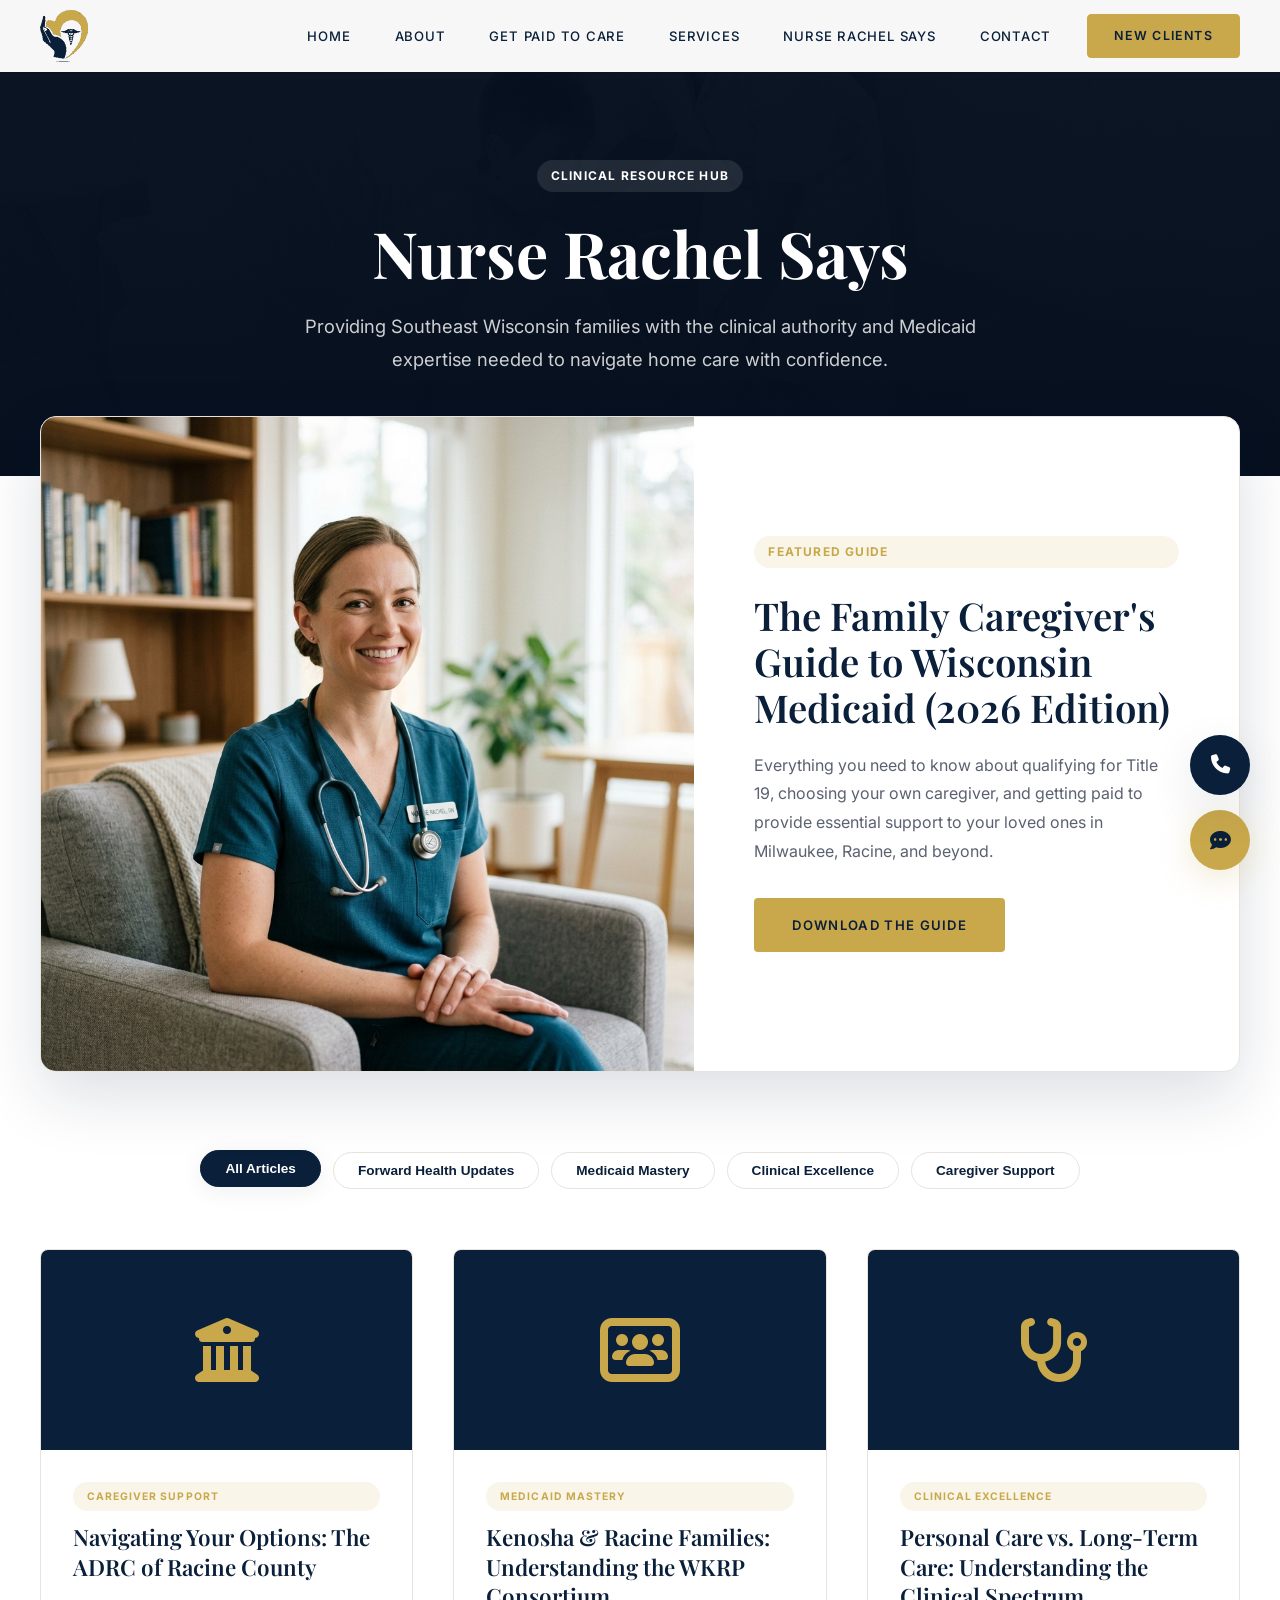
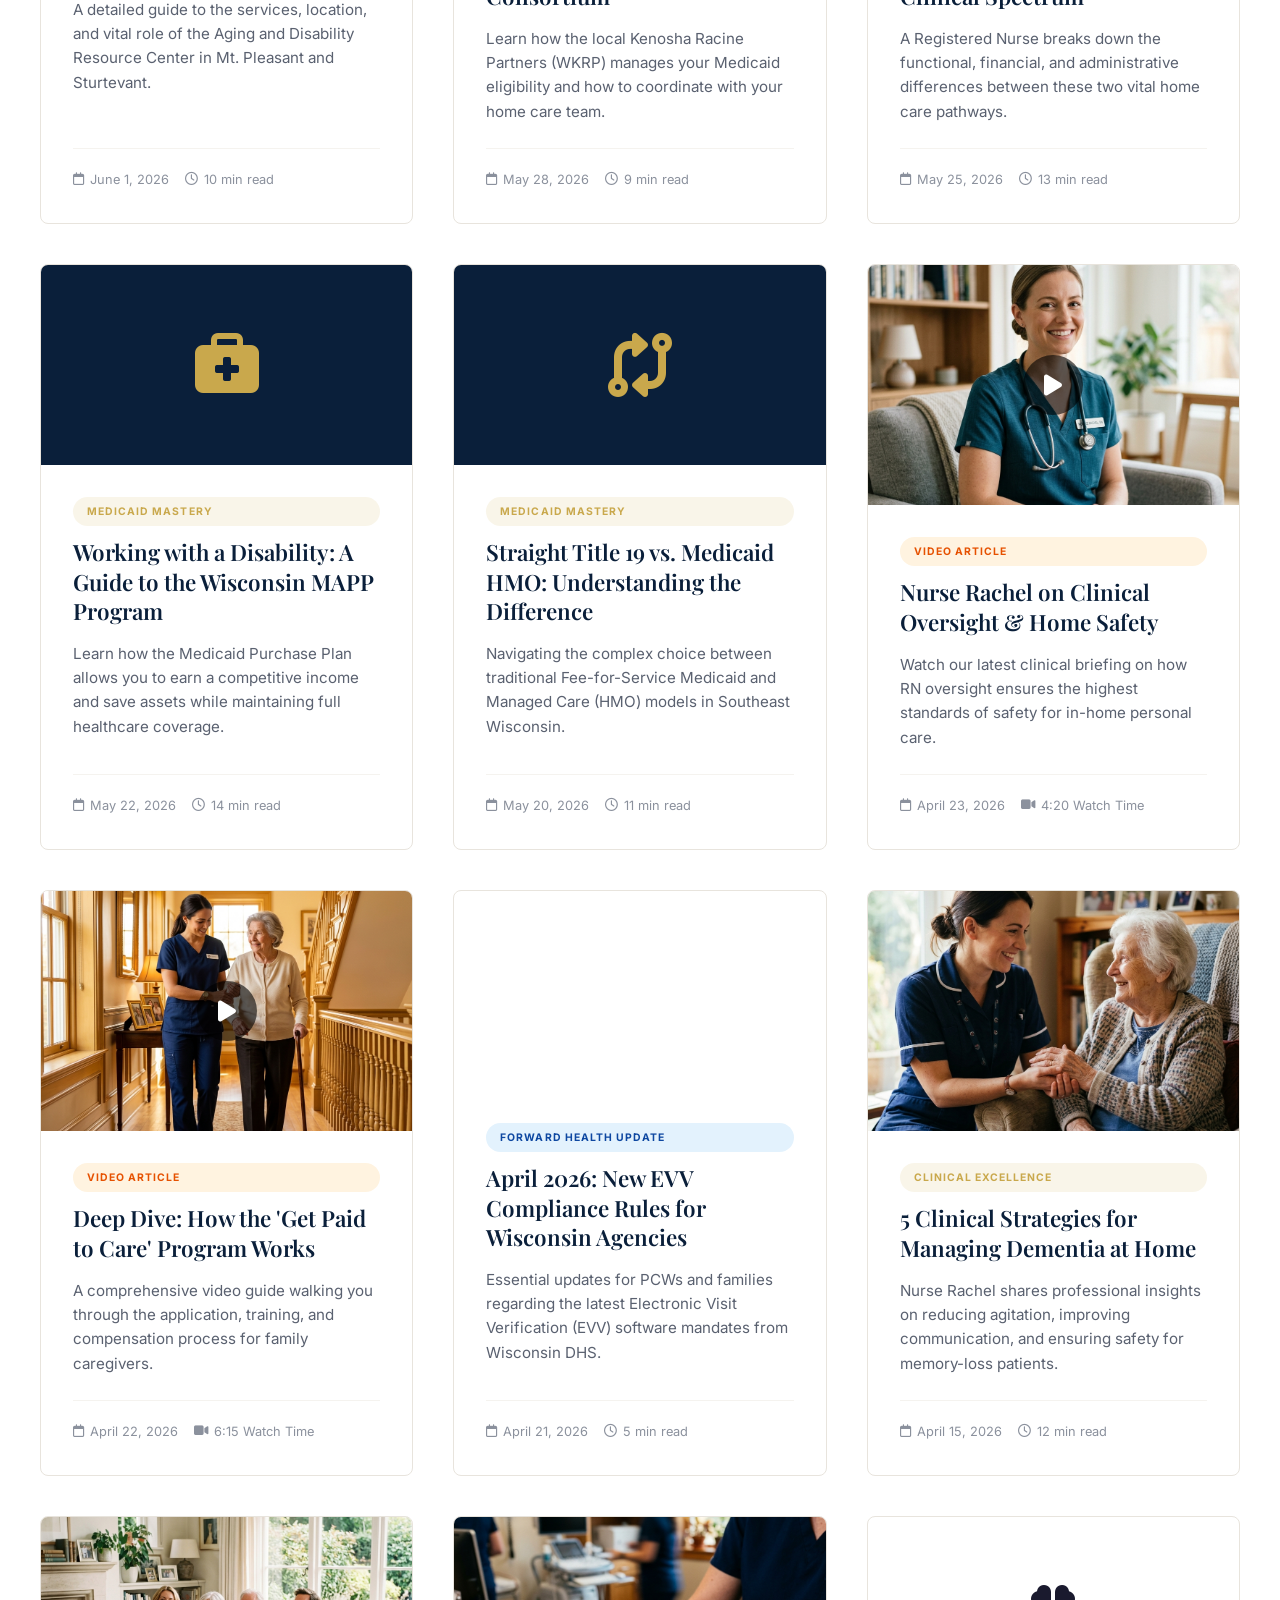
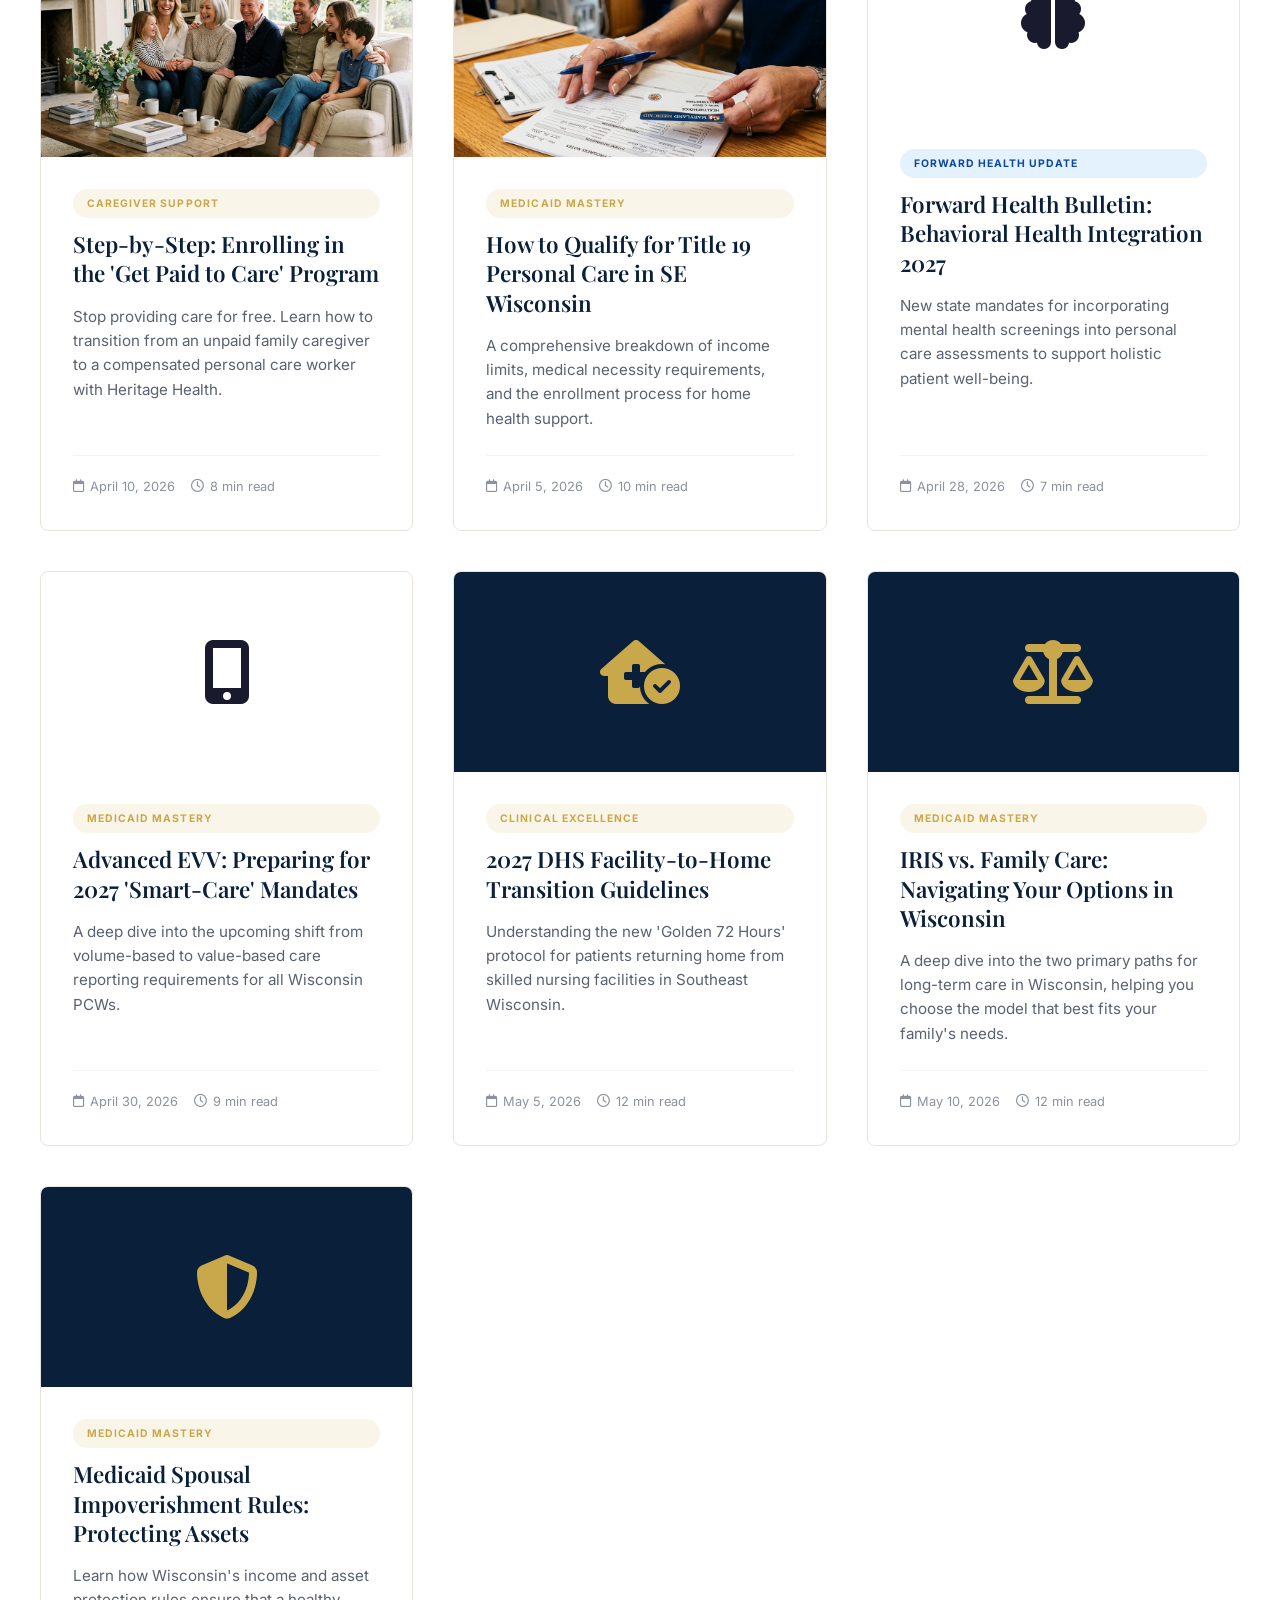
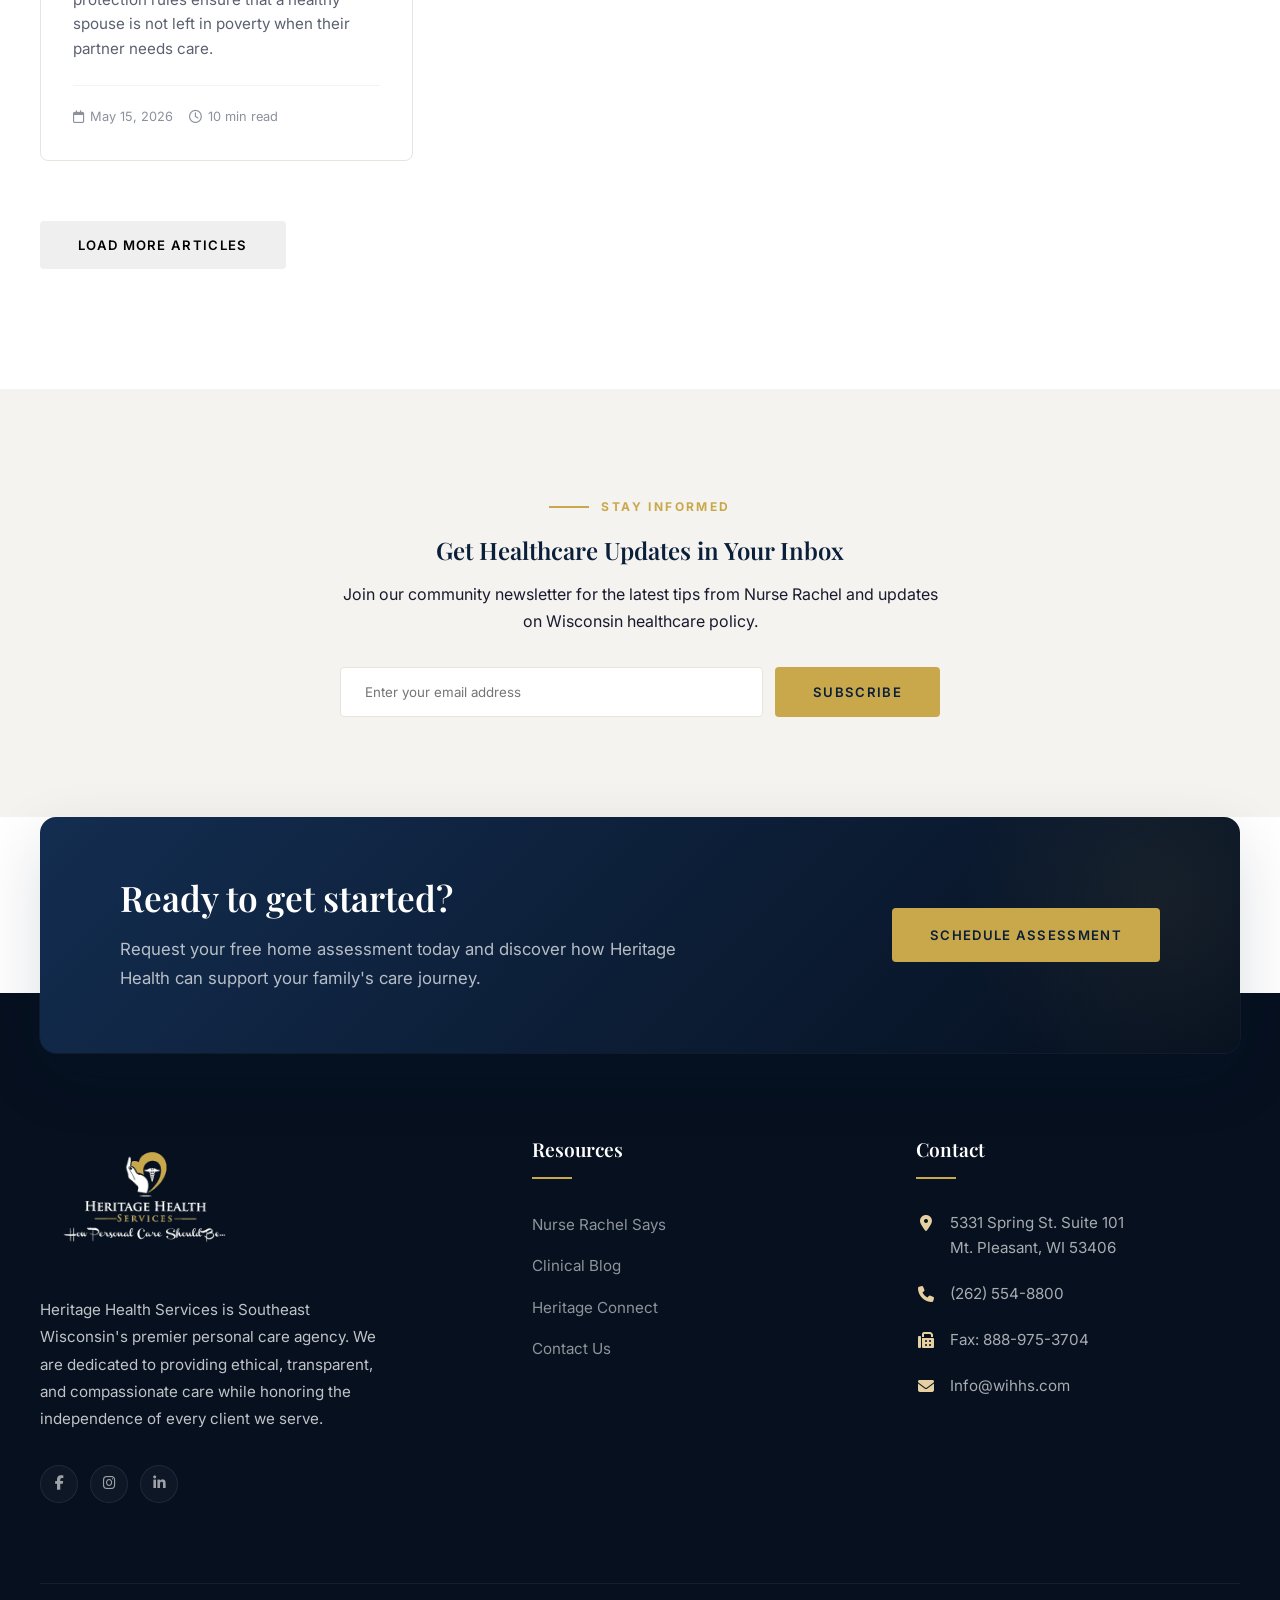
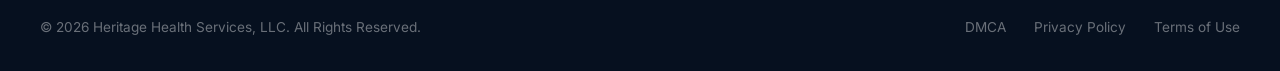
==== blog.html @ 71ebb868 "Add DMCA Policy and update all legal footer links" ====
<!DOCTYPE html>
<html lang="en">
<head>
    <meta charset="UTF-8">
    <meta name="viewport" content="width=device-width, initial-scale=1.0">
    <title>Nurse Rachel Says | Wisconsin Medicaid &amp; Home Care Resource Hub</title>
    <meta name="description" content="Expert clinical advice, Forward Health bulletins, and Medicaid enrollment guides for families in SE Wisconsin. Stay informed with Nurse Rachel at Heritage Health.">
    <link rel="stylesheet" href="style.css">
    <link rel="stylesheet" href="blog.css">
    <link rel="stylesheet" href="https://cdnjs.cloudflare.com/ajax/libs/font-awesome/6.5.1/css/all.min.css">
    <link rel="icon" href="logo-header-dark.png" type="image/png">
</head>
<body>

    <header class="site-header scrolled">
        <div class="container header-inner">
            <a href="index.html" class="logo">
                <img src="logo-header-dark.png" alt="Heritage Health Services" class="logo-img-header">
            </a>
            <nav class="nav-menu" id="navMenu">
                <a href="index.html#home" class="nav-link">Home</a>
                <a href="index.html#about" class="nav-link">About</a>
                <a href="index.html#paid-to-care" class="nav-link">Get Paid to Care</a>
                <a href="index.html#services" class="nav-link">Services</a>
                <a href="blog.html" class="nav-link active">Nurse Rachel Says</a>
                <a href="index.html#contact" class="nav-link">Contact</a>
                <a href="index.html#assessment" class="nav-cta">New Clients</a>
                <button class="nav-close" id="navClose" aria-label="Close menu">
                    <i class="fa-solid fa-xmark"></i>
                </button>
            </nav>
            <button class="nav-toggle" id="navToggle" aria-label="Open menu">
                <i class="fa-solid fa-bars"></i>
            </button>
        </div>
    </header>

    <!-- ═══════════ BLOG HERO ═══════════ -->
    <section class="blog-hero">
        <div class="container">
            <span class="category-tag" style="background: rgba(255,255,255,0.1); color: var(--white);">Clinical Resource Hub</span>
            <h1>Nurse Rachel Says</h1>
            <p>Providing Southeast Wisconsin families with the clinical authority and Medicaid expertise needed to navigate home care with confidence.</p>
        </div>
    </section>

    <!-- ═══════════ FEATURED POST ═══════════ -->
    <section class="featured-post">
        <div class="container">
            <div class="featured-card reveal" data-article-id="featured-guide">
                <div class="featured-image">
                    <img src="blog_nurse_rachel_1776921412461.png" alt="Nurse Rachel smiling in a home setting">
                </div>
                <div class="featured-content">
                    <span class="category-tag">Featured Guide</span>
                    <h2>The Family Caregiver's Guide to Wisconsin Medicaid (2026 Edition)</h2>
                    <p>Everything you need to know about qualifying for Title 19, choosing your own caregiver, and getting paid to provide essential support to your loved ones in Milwaukee, Racine, and beyond.</p>
                    <a href="#" class="btn btn-primary" style="align-self: flex-start;">Download the Guide</a>
                </div>
            </div>
        </div>
    </section>

    <!-- ═══════════ BLOG GRID ═══════════ -->
    <section class="blog-grid-section">
        <div class="container">
            <div class="blog-categories">
                <button class="cat-btn active">All Articles</button>
                <button class="cat-btn">Forward Health Updates</button>
                <button class="cat-btn">Medicaid Mastery</button>
                <button class="cat-btn">Clinical Excellence</button>
                <button class="cat-btn">Caregiver Support</button>
            </div>

            <div class="blog-grid">
                <!-- Post 0: ADRC Racine -->
                <article class="blog-card" data-article-id="adrc-racine">
                    <div class="blog-card-image" style="background: var(--navy); display: flex; align-items: center; justify-content: center; height: 200px;">
                        <i class="fa-solid fa-building-columns" style="font-size: 4rem; color: var(--gold);"></i>
                    </div>
                    <div class="blog-card-content">
                        <span class="category-tag" style="margin-bottom: 12px; font-size: 0.65rem;">Caregiver Support</span>
                        <h3>Navigating Your Options: The ADRC of Racine County</h3>
                        <p>A detailed guide to the services, location, and vital role of the Aging and Disability Resource Center in Mt. Pleasant and Sturtevant.</p>
                        <div class="blog-meta">
                            <span><i class="fa-regular fa-calendar"></i> June 1, 2026</span>
                            <span><i class="fa-regular fa-clock"></i> 10 min read</span>
                        </div>
                    </div>
                </article>

                <!-- Post 0.05: WKRP Consortium -->
                <article class="blog-card" data-article-id="wkrp-consortium">
                    <div class="blog-card-image" style="background: var(--navy); display: flex; align-items: center; justify-content: center; height: 200px;">
                        <i class="fa-solid fa-users-rectangle" style="font-size: 4rem; color: var(--gold);"></i>
                    </div>
                    <div class="blog-card-content">
                        <span class="category-tag" style="margin-bottom: 12px; font-size: 0.65rem;">Medicaid Mastery</span>
                        <h3>Kenosha & Racine Families: Understanding the WKRP Consortium</h3>
                        <p>Learn how the local Kenosha Racine Partners (WKRP) manages your Medicaid eligibility and how to coordinate with your home care team.</p>
                        <div class="blog-meta">
                            <span><i class="fa-regular fa-calendar"></i> May 28, 2026</span>
                            <span><i class="fa-regular fa-clock"></i> 9 min read</span>
                        </div>
                    </div>
                </article>

                <!-- Post 0.1: PCS vs LTC -->
                <article class="blog-card" data-article-id="pcs-vs-ltc">
                    <div class="blog-card-image" style="background: var(--navy); display: flex; align-items: center; justify-content: center; height: 200px;">
                        <i class="fa-solid fa-stethoscope" style="font-size: 4rem; color: var(--gold);"></i>
                    </div>
                    <div class="blog-card-content">
                        <span class="category-tag" style="margin-bottom: 12px; font-size: 0.65rem;">Clinical Excellence</span>
                        <h3>Personal Care vs. Long-Term Care: Understanding the Clinical Spectrum</h3>
                        <p>A Registered Nurse breaks down the functional, financial, and administrative differences between these two vital home care pathways.</p>
                        <div class="blog-meta">
                            <span><i class="fa-regular fa-calendar"></i> May 25, 2026</span>
                            <span><i class="fa-regular fa-clock"></i> 13 min read</span>
                        </div>
                    </div>
                </article>

                <!-- Post 1: MAPP Program -->
                <article class="blog-card" data-article-id="mapp-program">
                    <div class="blog-card-image" style="background: var(--navy); display: flex; align-items: center; justify-content: center; height: 200px;">
                        <i class="fa-solid fa-briefcase-medical" style="font-size: 4rem; color: var(--gold);"></i>
                    </div>
                    <div class="blog-card-content">
                        <span class="category-tag" style="margin-bottom: 12px; font-size: 0.65rem;">Medicaid Mastery</span>
                        <h3>Working with a Disability: A Guide to the Wisconsin MAPP Program</h3>
                        <p>Learn how the Medicaid Purchase Plan allows you to earn a competitive income and save assets while maintaining full healthcare coverage.</p>
                        <div class="blog-meta">
                            <span><i class="fa-regular fa-calendar"></i> May 22, 2026</span>
                            <span><i class="fa-regular fa-clock"></i> 14 min read</span>
                        </div>
                    </div>
                </article>

                <!-- Post 0.5: Straight vs HMO -->
                <article class="blog-card" data-article-id="straight-vs-hmo">
                    <div class="blog-card-image" style="background: var(--navy); display: flex; align-items: center; justify-content: center; height: 200px;">
                        <i class="fa-solid fa-code-compare" style="font-size: 4rem; color: var(--gold);"></i>
                    </div>
                    <div class="blog-card-content">
                        <span class="category-tag" style="margin-bottom: 12px; font-size: 0.65rem;">Medicaid Mastery</span>
                        <h3>Straight Title 19 vs. Medicaid HMO: Understanding the Difference</h3>
                        <p>Navigating the complex choice between traditional Fee-for-Service Medicaid and Managed Care (HMO) models in Southeast Wisconsin.</p>
                        <div class="blog-meta">
                            <span><i class="fa-regular fa-calendar"></i> May 20, 2026</span>
                            <span><i class="fa-regular fa-clock"></i> 11 min read</span>
                        </div>
                    </div>
                </article>

                <!-- Post 1: Video Article -->
                <article class="blog-card video-post" data-article-id="clinical-oversight">
                    <div class="blog-card-image" style="position: relative;">
                        <img src="blog_nurse_rachel_1776921412461.png" alt="Clinical Oversight Video">
                        <div class="video-play-overlay" style="position: absolute; top: 50%; left: 50%; transform: translate(-50%, -50%); background: rgba(0,0,0,0.6); width: 60px; height: 60px; border-radius: 50%; display: flex; align-items: center; justify-content: center; color: white; font-size: 1.5rem;">
                            <i class="fa-solid fa-play"></i>
                        </div>
                    </div>
                    <div class="blog-card-content">
                        <span class="category-tag" style="margin-bottom: 12px; font-size: 0.65rem; background: #fff3e0; color: #e65100;">Video Article</span>
                        <h3>Nurse Rachel on Clinical Oversight & Home Safety</h3>
                        <p>Watch our latest clinical briefing on how RN oversight ensures the highest standards of safety for in-home personal care.</p>
                        <div class="blog-meta">
                            <span><i class="fa-regular fa-calendar"></i> April 23, 2026</span>
                            <span><i class="fa-solid fa-video"></i> 4:20 Watch Time</span>
                        </div>
                    </div>
                </article>

                <!-- Post 2: Video Article -->
                <article class="blog-card video-post" data-article-id="get-paid-to-care">
                    <div class="blog-card-image" style="position: relative;">
                        <img src="care-photo.png" alt="Get Paid to Care Video">
                        <div class="video-play-overlay" style="position: absolute; top: 50%; left: 50%; transform: translate(-50%, -50%); background: rgba(0,0,0,0.6); width: 60px; height: 60px; border-radius: 50%; display: flex; align-items: center; justify-content: center; color: white; font-size: 1.5rem;">
                            <i class="fa-solid fa-play"></i>
                        </div>
                    </div>
                    <div class="blog-card-content">
                        <span class="category-tag" style="margin-bottom: 12px; font-size: 0.65rem; background: #fff3e0; color: #e65100;">Video Article</span>
                        <h3>Deep Dive: How the 'Get Paid to Care' Program Works</h3>
                        <p>A comprehensive video guide walking you through the application, training, and compensation process for family caregivers.</p>
                        <div class="blog-meta">
                            <span><i class="fa-regular fa-calendar"></i> April 22, 2026</span>
                            <span><i class="fa-solid fa-video"></i> 6:15 Watch Time</span>
                        </div>
                    </div>
                </article>

                <!-- Post 3: Forward Health Bulletin -->
                <article class="blog-card" data-article-id="evv-rules">
                    <div class="blog-card-image" style="background: var(--primary-navy); display: flex; align-items: center; justify-content: center; height: 200px;">
                        <i class="fa-solid fa-file-medical-flag" style="font-size: 4rem; color: var(--accent-gold);"></i>
                    </div>
                    <div class="blog-card-content">
                        <span class="category-tag" style="margin-bottom: 12px; font-size: 0.65rem; background: #e3f2fd; color: #0d47a1;">Forward Health Update</span>
                        <h3>April 2026: New EVV Compliance Rules for Wisconsin Agencies</h3>
                        <p>Essential updates for PCWs and families regarding the latest Electronic Visit Verification (EVV) software mandates from Wisconsin DHS.</p>
                        <div class="blog-meta">
                            <span><i class="fa-regular fa-calendar"></i> April 21, 2026</span>
                            <span><i class="fa-regular fa-clock"></i> 5 min read</span>
                        </div>
                    </div>
                </article>

                <!-- Post 4: Clinical Advice -->
                <article class="blog-card" data-article-id="dementia-care">
                    <div class="blog-card-image">
                        <img src="blog_dementia_care_1776921660891.png" alt="Dementia Care Strategies">
                    </div>
                    <div class="blog-card-content">
                        <span class="category-tag" style="margin-bottom: 12px; font-size: 0.65rem;">Clinical Excellence</span>
                        <h3>5 Clinical Strategies for Managing Dementia at Home</h3>
                        <p>Nurse Rachel shares professional insights on reducing agitation, improving communication, and ensuring safety for memory-loss patients.</p>
                        <div class="blog-meta">
                            <span><i class="fa-regular fa-calendar"></i> April 15, 2026</span>
                            <span><i class="fa-regular fa-clock"></i> 12 min read</span>
                        </div>
                    </div>
                </article>

                <!-- Post 5: Caregiver Support -->
                <article class="blog-card" data-article-id="enrollment-step-by-step">
                    <div class="blog-card-image">
                        <img src="blog_caregiver_choice_1776921688508.png" alt="Family Caregiver Program">
                    </div>
                    <div class="blog-card-content">
                        <span class="category-tag" style="margin-bottom: 12px; font-size: 0.65rem;">Caregiver Support</span>
                        <h3>Step-by-Step: Enrolling in the 'Get Paid to Care' Program</h3>
                        <p>Stop providing care for free. Learn how to transition from an unpaid family caregiver to a compensated personal care worker with Heritage Health.</p>
                        <div class="blog-meta">
                            <span><i class="fa-regular fa-calendar"></i> April 10, 2026</span>
                            <span><i class="fa-regular fa-clock"></i> 8 min read</span>
                        </div>
                    </div>
                </article>

                <!-- Post 6: Medicaid Guide -->
                <article class="blog-card" data-article-id="medicaid-qualification">
                    <div class="blog-card-image">
                        <img src="blog_medicaid_guide_1776921431703.png" alt="Understanding Medicaid Title 19">
                    </div>
                    <div class="blog-card-content">
                        <span class="category-tag" style="margin-bottom: 12px; font-size: 0.65rem;">Medicaid Mastery</span>
                        <h3>How to Qualify for Title 19 Personal Care in SE Wisconsin</h3>
                        <p>A comprehensive breakdown of income limits, medical necessity requirements, and the enrollment process for home health support.</p>
                        <div class="blog-meta">
                            <span><i class="fa-regular fa-calendar"></i> April 5, 2026</span>
                            <span><i class="fa-regular fa-clock"></i> 10 min read</span>
                        </div>
                    </div>
                </article>

                <!-- Post 7: Forward Health Bulletin -->
                <article class="blog-card" data-article-id="behavioral-health-2027">
                    <div class="blog-card-image" style="background: var(--primary-navy); display: flex; align-items: center; justify-content: center; height: 200px;">
                        <i class="fa-solid fa-brain" style="font-size: 4rem; color: var(--accent-gold);"></i>
                    </div>
                    <div class="blog-card-content">
                        <span class="category-tag" style="margin-bottom: 12px; font-size: 0.65rem; background: #e3f2fd; color: #0d47a1;">Forward Health Update</span>
                        <h3>Forward Health Bulletin: Behavioral Health Integration 2027</h3>
                        <p>New state mandates for incorporating mental health screenings into personal care assessments to support holistic patient well-being.</p>
                        <div class="blog-meta">
                            <span><i class="fa-regular fa-calendar"></i> April 28, 2026</span>
                            <span><i class="fa-regular fa-clock"></i> 7 min read</span>
                        </div>
                    </div>
                </article>

                <!-- Post 8: Advanced EVV -->
                <article class="blog-card" data-article-id="smart-care-evv">
                    <div class="blog-card-image" style="background: var(--primary-navy); display: flex; align-items: center; justify-content: center; height: 200px;">
                        <i class="fa-solid fa-mobile-screen-button" style="font-size: 4rem; color: var(--accent-gold);"></i>
                    </div>
                    <div class="blog-card-content">
                        <span class="category-tag" style="margin-bottom: 12px; font-size: 0.65rem;">Medicaid Mastery</span>
                        <h3>Advanced EVV: Preparing for 2027 'Smart-Care' Mandates</h3>
                        <p>A deep dive into the upcoming shift from volume-based to value-based care reporting requirements for all Wisconsin PCWs.</p>
                        <div class="blog-meta">
                            <span><i class="fa-regular fa-calendar"></i> April 30, 2026</span>
                            <span><i class="fa-regular fa-clock"></i> 9 min read</span>
                        </div>
                    </div>
                </article>

                <!-- Post 9: DHS Transition Guidelines -->
                <article class="blog-card" data-article-id="transition-guidelines-2027">
                    <div class="blog-card-image" style="background: var(--navy); display: flex; align-items: center; justify-content: center; height: 200px;">
                        <i class="fa-solid fa-house-medical-circle-check" style="font-size: 4rem; color: var(--gold);"></i>
                    </div>
                    <div class="blog-card-content">
                        <span class="category-tag" style="margin-bottom: 12px; font-size: 0.65rem;">Clinical Excellence</span>
                        <h3>2027 DHS Facility-to-Home Transition Guidelines</h3>
                        <p>Understanding the new 'Golden 72 Hours' protocol for patients returning home from skilled nursing facilities in Southeast Wisconsin.</p>
                        <div class="blog-meta">
                            <span><i class="fa-regular fa-calendar"></i> May 5, 2026</span>
                            <span><i class="fa-regular fa-clock"></i> 12 min read</span>
                        </div>
                    </div>
                </article>

                <!-- Post 10: IRIS vs Family Care -->
                <article class="blog-card" data-article-id="iris-vs-family-care">
                    <div class="blog-card-image" style="background: var(--navy); display: flex; align-items: center; justify-content: center; height: 200px;">
                        <i class="fa-solid fa-scale-balanced" style="font-size: 4rem; color: var(--gold);"></i>
                    </div>
                    <div class="blog-card-content">
                        <span class="category-tag" style="margin-bottom: 12px; font-size: 0.65rem;">Medicaid Mastery</span>
                        <h3>IRIS vs. Family Care: Navigating Your Options in Wisconsin</h3>
                        <p>A deep dive into the two primary paths for long-term care in Wisconsin, helping you choose the model that best fits your family's needs.</p>
                        <div class="blog-meta">
                            <span><i class="fa-regular fa-calendar"></i> May 10, 2026</span>
                            <span><i class="fa-regular fa-clock"></i> 12 min read</span>
                        </div>
                    </div>
                </article>

                <!-- Post 11: Spousal Impoverishment -->
                <article class="blog-card" data-article-id="spousal-impoverishment">
                    <div class="blog-card-image" style="background: var(--navy); display: flex; align-items: center; justify-content: center; height: 200px;">
                        <i class="fa-solid fa-shield-halved" style="font-size: 4rem; color: var(--gold);"></i>
                    </div>
                    <div class="blog-card-content">
                        <span class="category-tag" style="margin-bottom: 12px; font-size: 0.65rem;">Medicaid Mastery</span>
                        <h3>Medicaid Spousal Impoverishment Rules: Protecting Assets</h3>
                        <p>Learn how Wisconsin's income and asset protection rules ensure that a healthy spouse is not left in poverty when their partner needs care.</p>
                        <div class="blog-meta">
                            <span><i class="fa-regular fa-calendar"></i> May 15, 2026</span>
                            <span><i class="fa-regular fa-clock"></i> 10 min read</span>
                        </div>
                    </div>
                </article>
            </div>

            <div class="text-center" style="margin-top: 60px;">
                <button class="btn btn-outline-dark">Load More Articles</button>
            </div>
        </div>
    </section>

    <!-- ═══════════ ARTICLE MODAL ═══════════ -->
    <div id="articleModal" class="article-modal">
        <div class="modal-overlay"></div>
        <div class="modal-container">
            <div class="modal-header">
                <button class="modal-close" aria-label="Close Article"><i class="fa-solid fa-xmark"></i></button>
            </div>
            <div class="modal-scrollable">
                <div class="modal-featured-image"></div>
                <div class="modal-inner-content">
                    <div class="modal-meta-top">
                        <span class="category-tag modal-category">Category</span>
                        <h2 class="modal-title">Article Title</h2>
                        <div class="modal-meta-row">
                            <span class="modal-date"><i class="fa-regular fa-calendar"></i> Date</span>
                            <span class="modal-read-time"><i class="fa-regular fa-clock"></i> Read Time</span>
                        </div>
                    </div>
                    <div class="modal-body-inner">
                        <!-- Dynamic Content -->
                    </div>
                </div>
            </div>
        </div>
    </div>

    <!-- ═══════════ NEWSLETTER ═══════════ -->
    <section class="blog-newsletter">
        <div class="container">
            <div class="newsletter-box">
                <span class="section-label" style="justify-content: center;">Stay Informed</span>
                <h2>Get Healthcare Updates in Your Inbox</h2>
                <p>Join our community newsletter for the latest tips from Nurse Rachel and updates on Wisconsin healthcare policy.</p>
                <form class="newsletter-form">
                    <input type="email" placeholder="Enter your email address" required>
                    <button type="submit" class="btn btn-primary">Subscribe</button>
                </form>
            </div>
        </div>
    </section>

    <!-- ═══════════ PRE-FOOTER CTA ═══════════ -->
    <section class="pre-footer">
        <div class="container">
            <div class="cta-banner reveal">
                <div class="cta-banner-content">
                    <h2>Ready to get started?</h2>
                    <p>Request your free home assessment today and discover how Heritage Health can support your family's care journey.</p>
                </div>
                <a href="index.html#assessment" class="btn btn-primary">Schedule Assessment</a>
            </div>
        </div>
    </section>

    <!-- ═══════════ FOOTER ═══════════ -->
    <footer class="site-footer">
        <div class="container">
            <div class="footer-grid">
                <div class="footer-brand">
                    <img src="logo-hero-white-gold.png" alt="Heritage Health Services" class="footer-logo-img">
                    <p>Heritage Health Services is Southeast Wisconsin's premier personal care agency. We are dedicated to providing ethical, transparent, and compassionate care while honoring the independence of every client we serve.</p>
                    <div class="footer-social">
                        <a href="#" class="social-link"><i class="fa-brands fa-facebook-f"></i></a>
                        <a href="#" class="social-link"><i class="fa-brands fa-instagram"></i></a>
                        <a href="#" class="social-link"><i class="fa-brands fa-linkedin-in"></i></a>
                    </div>
                </div>

                <div>
                    <h6 class="footer-heading">Resources</h6>
                    <ul class="footer-links">
                        <li><a href="blog.html">Nurse Rachel Says</a></li>
                        <li><a href="blog.html">Clinical Blog</a></li>
                        <li><a href="index.html#portal">Heritage Connect</a></li>
                        <li><a href="index.html#contact">Contact Us</a></li>
                    </ul>
                </div>
                <div>
                    <h6 class="footer-heading">Contact</h6>
                    <div class="footer-contact-item">
                        <i class="fa-solid fa-location-dot"></i>
                        <span>5331 Spring St. Suite 101<br>Mt. Pleasant, WI 53406</span>
                    </div>
                    <div class="footer-contact-item">
                        <i class="fa-solid fa-phone"></i>
                        <span><a href="tel:262-554-8800" style="color: inherit;">(262) 554-8800</a></span>
                    </div>
                    <div class="footer-contact-item">
                        <i class="fa-solid fa-fax"></i>
                        <span>Fax: 888-975-3704</span>
                    </div>
                    <div class="footer-contact-item">
                        <i class="fa-solid fa-envelope"></i>
                        <span><a href="mailto:Info@wihhs.com" style="color: inherit;">Info@wihhs.com</a></span>
                    </div>
                </div>
            </div>
            <div class="footer-bottom">
                <p>&copy; 2026 Heritage Health Services, LLC. All Rights Reserved.</p>
                <div class="footer-bottom-links">
                    <a href="legal.html#dmca">DMCA</a>
                    <a href="legal.html#privacy">Privacy Policy</a>
                    <a href="legal.html#terms">Terms of Use</a>
                </div>
            </div>
        </div>
    </footer>

    <!-- ═══════════ CHATBOT ═══════════ -->
    <div class="chatbot-bubble" id="chatBubble">
        <i class="fa-solid fa-comment-dots"></i>
    </div>

    <div class="chatbot-window" id="chatWindow">
        <div class="chatbot-header">
            <div class="chatbot-header-title">
                <div class="chatbot-header-dot"></div>
                <span>Heritage Support</span>
            </div>
            <button class="close-btn" id="closeChat"><i class="fa-solid fa-xmark"></i></button>
        </div>
        <div class="chatbot-messages" id="chatMessages">
            <div class="message bot">
                Welcome to Heritage Health Services. How may we assist you with your personal care needs or caregiver coordination today?
            </div>
        </div>
        <form class="chatbot-input" id="chatForm">
            <input type="text" id="chatInput" placeholder="Type your question..." autocomplete="off">
            <button type="submit"><i class="fa-solid fa-paper-plane"></i></button>
        </form>
    </div>

    <!-- ═══════════ CALL BUBBLE ═══════════ -->
    <a href="tel:262-554-8800" class="call-bubble" id="callBubble" aria-label="Call Heritage Health Services">
        <i class="fa-solid fa-phone"></i>
        <span class="call-text">Call (262) 554-8800</span>
    </a>

    <script src="./main.js"></script>
    <script src="./blog.js"></script>
</body>
</html>
---- style.css ----
@import url('https://fonts.googleapis.com/css2?family=Playfair+Display:ital,wght@0,400;0,500;0,600;0,700;1,400;1,500&family=Inter:wght@300;400;500;600;700&display=swap');

/* ═══════════════════════════════════════════════════
   DESIGN SYSTEM — Heritage Health Services
   Premium Healthcare Aesthetic
   ═══════════════════════════════════════════════════ */

:root {
    /* Core Palette */
    --navy:        #0A1F3A;
    --navy-deep:   #06101F;
    --navy-light:  #132D50;
    --gold:        #C9A84C;
    --gold-light:  #E6CFA0;
    --gold-muted:  rgba(201, 168, 76, 0.12);

    /* Neutral Scale */
    --white:       #FFFFFF;
    --off-white:   #FAFAF8;
    --warm-gray:   #F5F3EF;
    --stone:       #E8E4DD;
    --slate:       #9CA3AF;
    --charcoal:    #374151;
    --ink:         #1A1A2E;

    /* Semantic */
    --text-primary:   var(--ink);
    --text-secondary: #5A6170;
    --text-muted:     #8B919D;
    --text-on-dark:   rgba(255, 255, 255, 0.92);

    /* Spacing & Layout */
    --max-width:   1280px;
    --header-h:    88px;
    --section-py:  160px;
    --gap-xl:      100px;
    --gap-lg:      60px;
    --gap-md:      40px;
    --gap-sm:      24px;

    /* Radii */
    --r-xs:  4px;
    --r-sm:  8px;
    --r-md:  16px;
    --r-lg:  24px;
    --r-xl:  40px;

    /* Shadows */
    --shadow-sm:  0 1px 3px rgba(10, 31, 58, 0.04);
    --shadow-md:  0 4px 24px rgba(10, 31, 58, 0.07);
    --shadow-lg:  0 16px 48px rgba(10, 31, 58, 0.10);
    --shadow-xl:  0 24px 64px rgba(10, 31, 58, 0.14);
    --shadow-gold: 0 8px 32px rgba(201, 168, 76, 0.25);

    /* Motion */
    --ease-out:   cubic-bezier(0.16, 1, 0.3, 1);
    --ease-smooth: cubic-bezier(0.4, 0, 0.2, 1);
    --duration:   0.5s;
}

/* ─── Reset ─── */
*, *::before, *::after {
    margin: 0;
    padding: 0;
    box-sizing: border-box;
}

html {
    scroll-behavior: smooth;
    -webkit-font-smoothing: antialiased;
    -moz-osx-font-smoothing: grayscale;
}

body {
    font-family: 'Inter', -apple-system, BlinkMacSystemFont, sans-serif;
    color: var(--text-primary);
    background: var(--white);
    line-height: 1.7;
    overflow-x: hidden;
}

img {
    max-width: 100%;
    display: block;
}

a {
    text-decoration: none;
    color: inherit;
    transition: color var(--duration) var(--ease-smooth);
}

ul { list-style: none; }

/* ─── Typography ─── */
h1, h2, h3 {
    font-family: 'Playfair Display', Georgia, serif;
    color: var(--navy);
    line-height: 1.15;
    font-weight: 600;
}

h4, h5, h6 {
    font-family: 'Inter', sans-serif;
    font-weight: 600;
}

.section-label {
    display: inline-flex;
    align-items: center;
    gap: 12px;
    font-family: 'Inter', sans-serif;
    font-size: 0.75rem;
    font-weight: 700;
    letter-spacing: 0.2em;
    text-transform: uppercase;
    color: var(--gold);
    margin-bottom: 20px;
}

.section-label::before {
    content: '';
    width: 40px;
    height: 1.5px;
    background: var(--gold);
}

.section-title {
    font-size: clamp(2rem, 4vw, 3.2rem);
    margin-bottom: 24px;
}

.section-subtitle {
    font-size: 1.1rem;
    color: var(--text-secondary);
    max-width: 620px;
    line-height: 1.8;
}

/* ─── Layout ─── */
.container {
    max-width: var(--max-width);
    margin: 0 auto;
    padding: 0 40px;
}

.section-padding {
    padding: 90px 0;
}


/* ═══════════════════════════════════════════════════
   BUTTONS
   ═══════════════════════════════════════════════════ */

.btn {
    display: inline-flex;
    align-items: center;
    justify-content: center;
    gap: 10px;
    padding: 16px 38px;
    border: none;
    border-radius: var(--r-xs);
    font-family: 'Inter', sans-serif;
    font-size: 0.82rem;
    font-weight: 600;
    letter-spacing: 0.1em;
    text-transform: uppercase;
    cursor: pointer;
    transition: all 0.4s var(--ease-out);
    position: relative;
    overflow: hidden;
}

.btn::after {
    content: '';
    position: absolute;
    inset: 0;
    background: rgba(255,255,255,0.1);
    transform: translateX(-100%);
    transition: transform 0.5s var(--ease-out);
}

.btn:hover::after {
    transform: translateX(0);
}

.btn-primary {
    background: var(--gold);
    color: var(--navy);
}

.btn-primary:hover {
    background: #d4b35a;
    transform: translateY(-2px);
    box-shadow: var(--shadow-gold);
}

.btn-outline-light {
    background: transparent;
    border: 1.5px solid rgba(255,255,255,0.5);
    color: var(--white);
}

.btn-outline-light:hover {
    background: rgba(255,255,255,0.1);
    border-color: rgba(255,255,255,0.9);
    transform: translateY(-2px);
}

.btn-outline {
    background: transparent;
    border: 1.5px solid var(--navy);
    color: var(--navy);
}

.btn-outline:hover {
    background: var(--navy);
    color: var(--white);
    transform: translateY(-2px);
}

.btn-dark {
    background: var(--navy);
    color: var(--white);
}

.btn-dark:hover {
    background: var(--navy-light);
    transform: translateY(-2px);
    box-shadow: var(--shadow-lg);
}


/* ═══════════════════════════════════════════════════
   HEADER & NAVIGATION
   ═══════════════════════════════════════════════════ */

.site-header {
    position: fixed;
    top: 0;
    left: 0;
    right: 0;
    height: var(--header-h);
    display: flex;
    align-items: center;
    z-index: 1000;
    transition: all 0.4s var(--ease-smooth);
    background: transparent;
}

.site-header.scrolled {
    background: rgba(255, 255, 255, 0.97);
    backdrop-filter: blur(20px) saturate(180%);
    -webkit-backdrop-filter: blur(20px) saturate(180%);
    box-shadow: 0 1px 0 rgba(0,0,0,0.06);
    height: 72px;
}

.site-header.scrolled .logo-img-header { height: 42px; }
.site-header.scrolled .nav-link { color: var(--navy); }
.site-header.scrolled .nav-cta { 
    background: var(--gold); 
    color: var(--navy);
    border-color: var(--gold);
}

.site-header.scrolled .logo-img-header {
    filter: none;
}

.header-inner {
    display: flex;
    align-items: center;
    justify-content: space-between;
    width: 100%;
}

.logo {
    display: flex;
    align-items: center;
    gap: 12px;
}

.logo-img {
    height: 38px;
    width: auto;
}

.logo-img-header {
    height: 52px !important;
    width: auto !important;
    max-width: 320px !important;
    object-fit: contain;
    transition: all 0.3s var(--ease-smooth);
}

.logo-dark {
    display: none;
}

.site-header.scrolled .logo-light {
    display: none;
}

.site-header.scrolled .logo-dark {
    display: block;
}

.logo-text {
    font-family: 'Playfair Display', Georgia, serif;
    font-size: 1.05rem;
    font-weight: 600;
    line-height: 1.2;
    color: var(--white);
    transition: color 0.3s var(--ease-smooth);
}

.logo-text small {
    font-family: 'Inter', sans-serif;
    font-size: 0.65rem;
    font-weight: 600;
    letter-spacing: 0.22em;
    text-transform: uppercase;
}

.site-header.scrolled .logo-text {
    color: var(--navy);
}

.nav-menu {
    display: flex;
    align-items: center;
    gap: 8px;
}

.nav-link {
    font-size: 0.82rem;
    font-weight: 500;
    letter-spacing: 0.06em;
    text-transform: uppercase;
    color: rgba(255, 255, 255, 0.85);
    padding: 8px 18px;
    border-radius: var(--r-xs);
    transition: all 0.3s var(--ease-smooth);
    position: relative;
}

.nav-link:hover {
    color: var(--gold);
}

.nav-link.active {
    color: var(--gold);
}

.nav-cta {
    font-size: 0.78rem;
    font-weight: 600;
    letter-spacing: 0.1em;
    text-transform: uppercase;
    color: var(--white);
    padding: 10px 26px;
    border: 1.5px solid rgba(255,255,255,0.4);
    border-radius: var(--r-xs);
    transition: all 0.3s var(--ease-smooth);
    margin-left: 10px;
}

.nav-cta:hover {
    background: var(--gold);
    color: var(--navy);
    border-color: var(--gold);
}

.nav-toggle {
    display: none;
    background: none;
    border: none;
    color: var(--white);
    font-size: 1.4rem;
    cursor: pointer;
    padding: 8px;
}

.site-header.scrolled .nav-toggle { color: var(--navy); }

.nav-close { display: none; }



/* ═══════════════════════════════════════════════════
   HERO
   ═══════════════════════════════════════════════════ */

.hero {
    position: relative;
    min-height: 100vh;
    display: flex;
    align-items: flex-start;
    background: var(--navy-deep);
    overflow: hidden;
}

.hero-bg-container {
    position: absolute;
    inset: 0;
    z-index: 1;
}

.hero-bg-slide {
    position: absolute;
    inset: 0;
    background-position: center;
    background-size: cover;
    background-repeat: no-repeat;
    opacity: 0;
    transition: opacity 1.5s ease-in-out;
}

.hero-bg-slide.active {
    opacity: 0.7;
}

.hero-overlay {
    position: absolute;
    inset: 0;
    background: linear-gradient(135deg, rgba(10, 31, 58, 0.95) 0%, rgba(19, 45, 80, 0.8) 100%);
    z-index: 2;
}

.hero-fade {
    position: absolute;
    bottom: 0;
    left: 0;
    right: 0;
    height: 200px;
    background: linear-gradient(to top, var(--white), transparent);
    z-index: 2;
}

.hero-content {
    position: relative;
    z-index: 3;
    max-width: 740px;
    padding-top: calc(var(--header-h) + 56px); /* Reduced from 80px by 30% */
    text-align: center;
    margin: 0 auto;
}
.hero-logo {
    display: block;
    max-width: 420px; /* Reduced further by 10% for maximum sharpness */
    width: 100%;
    height: auto;
    margin: 0 auto 8px; /* Reduced from 16px (50% reduction) */
    opacity: 0;
    transform: translateY(15px);
    animation: fadeUp 0.9s var(--ease-out) 0.5s forwards;
    filter: drop-shadow(0 0 1px rgba(10, 31, 58, 0.9)); /* Tighter, more opaque shadow to seal edges */
}

.hero-label {
    display: inline-flex;
    align-items: center;
    gap: 12px;
    font-size: 0.72rem;
    font-weight: 700;
    letter-spacing: 0.25em;
    text-transform: uppercase;
    color: var(--gold);
    margin-bottom: 28px;
    opacity: 0;
    transform: translateY(20px);
    animation: fadeUp 0.8s var(--ease-out) 0.3s forwards;
}

.hero-label::before {
    content: '';
    width: 48px;
    height: 1.5px;
    background: var(--gold);
}

.hero-title {
    font-family: 'Playfair Display', Georgia, serif;
    font-size: clamp(2.8rem, 5.5vw, 4.6rem);
    font-weight: 600;
    color: var(--white);
    line-height: 1.08;
    margin-bottom: 28px;
    opacity: 0;
    transform: translateY(30px);
    animation: fadeUp 0.9s var(--ease-out) 0.5s forwards;
}

.hero-title em {
    font-style: italic;
    color: var(--gold-light);
}

.hero-desc {
    font-size: 1.15rem;
    line-height: 1.8;
    color: rgba(255, 255, 255, 0.85); /* Increased contrast */
    max-width: 640px;
    margin: 24px auto 40px; /* Cleaned up spacing for shorter text */
    opacity: 0;
    transform: translateY(15px);
    animation: fadeUp 0.8s var(--ease-out) 0.7s forwards;
}

.hero-counties {
    font-size: 0.85rem;
    color: rgba(255,255,255,0.45);
    margin-bottom: 44px;
    opacity: 0;
    transform: translateY(20px);
    animation: fadeUp 0.8s var(--ease-out) 0.8s forwards;
}

.hero-actions {
    display: flex;
    gap: 18px;
    flex-wrap: wrap;
    justify-content: center;
    opacity: 0;
    transform: translateY(20px);
    animation: fadeUp 0.8s var(--ease-out) 0.9s forwards;
}

.call-bubble {
    position: fixed;
    bottom: 105px;
    right: 30px;
    width: 60px;
    height: 60px;
    background: var(--navy);
    border-radius: 50%;
    display: flex;
    align-items: center;
    justify-content: center;
    color: var(--white);
    font-size: 1.2rem;
    cursor: pointer;
    box-shadow: var(--shadow-lg);
    z-index: 2000;
    transition: all 0.4s var(--ease-out);
    opacity: 0;
    animation: fadeUp 0.8s var(--ease-out) 1.1s forwards;
}

.call-bubble:hover {
    transform: scale(1.08) translateY(-2px);
    background: var(--navy-light);
    box-shadow: var(--shadow-xl);
}

.call-bubble .call-text {
    position: absolute;
    right: 75px;
    background: var(--navy);
    color: var(--white);
    padding: 8px 16px;
    border-radius: var(--r-sm);
    font-size: 0.85rem;
    font-weight: 600;
    white-space: nowrap;
    opacity: 0;
    transform: translateX(10px);
    transition: all 0.3s var(--ease-out);
    pointer-events: none;
}

.call-bubble:hover .call-text {
    opacity: 1;
    transform: translateX(0);
}

.call-bubble i {
    animation: phoneShake 3s infinite ease-in-out;
}

@keyframes phoneShake {
    0%, 90%, 100% { transform: rotate(0); }
    92% { transform: rotate(15deg); }
    94% { transform: rotate(-15deg); }
    96% { transform: rotate(10deg); }
    98% { transform: rotate(-10deg); }
}

@keyframes fadeUp {
    to {
        opacity: 1;
        transform: translateY(0);
    }
}


/* ═══════════════════════════════════════════════════
   TRUST BAR
   ═══════════════════════════════════════════════════ */

.trust-bar {
    background: var(--white);
    padding: 72px 0;
    border-bottom: 1px solid var(--stone);
    position: relative;
    z-index: 4;
}

.trust-items {
    display: grid;
    grid-template-columns: repeat(4, 1fr);
    gap: 0;
}

.trust-item {
    display: flex;
    align-items: center;
    gap: 24px;
    padding: 32px 40px;
    border-right: 1px solid var(--stone);
}

.trust-item:last-child { border-right: none; }

.trust-icon {
    width: 68px;
    height: 68px;
    background: var(--gold-muted);
    border-radius: 50%;
    display: flex;
    align-items: center;
    justify-content: center;
    color: var(--gold);
    font-size: 1.4rem;
    flex-shrink: 0;
}

.trust-text h6 {
    font-size: 1.05rem;
    letter-spacing: 0.05em;
    text-transform: uppercase;
    color: var(--navy);
    margin-bottom: 4px;
    font-weight: 700;
}

.trust-text p {
    font-size: 1rem;
    color: var(--text-secondary);
    line-height: 1.5;
}


/* ═══════════════════════════════════════════════════
   ABOUT SECTION
   ═══════════════════════════════════════════════════ */

.about-section {
    background: var(--white);
}

.about-grid {
    display: grid;
    grid-template-columns: 1fr 1.1fr;
    gap: var(--gap-xl);
    align-items: center;
}

.about-image-wrap {
    position: relative;
}

.about-image {
    width: 100%;
    border-radius: var(--r-md);
    box-shadow: var(--shadow-lg);
    position: relative;
    z-index: 1;
}

.about-image-accent {
    position: absolute;
    top: -20px;
    left: -20px;
    right: 20px;
    bottom: 20px;
    border: 2px solid var(--gold-muted);
    border-radius: var(--r-md);
    z-index: 0;
}

.about-badge {
    position: absolute;
    bottom: -24px;
    right: -24px;
    background: var(--navy);
    color: var(--white);
    padding: 24px 32px;
    border-radius: var(--r-sm);
    z-index: 2;
    box-shadow: var(--shadow-lg);
    text-align: center;
}

.about-badge .badge-number {
    font-family: 'Playfair Display', serif;
    font-size: 2.4rem;
    font-weight: 700;
    color: var(--gold);
    line-height: 1;
    display: block;
}

.about-badge .badge-text {
    font-size: 0.72rem;
    text-transform: uppercase;
    letter-spacing: 0.12em;
    margin-top: 6px;
    opacity: 0.8;
}

.about-text p {
    color: var(--text-secondary);
    margin-bottom: 20px;
    line-height: 1.85;
}

.about-features {
    display: grid;
    grid-template-columns: repeat(4, 1fr);
    gap: 32px;
    margin-top: 80px;
    padding-top: 60px;
    border-top: 1px solid var(--stone);
}

.about-feature {
    padding-left: 20px;
    border-left: 3px solid var(--gold);
}

.about-feature h5 {
    font-size: 0.95rem;
    color: var(--navy);
    margin-bottom: 6px;
}

.about-feature p {
    font-size: 0.88rem;
    color: var(--text-muted);
    margin-bottom: 0;
}


/* ═══════════════════════════════════════════════════
   STORY / FULL TEXT SECTION 
   ═══════════════════════════════════════════════════ */

.story-section {
    background: var(--warm-gray);
    position: relative;
}

.story-section::before {
    content: '';
    position: absolute;
    top: 0;
    left: 0;
    right: 0;
    height: 1px;
    background: linear-gradient(90deg, transparent, var(--stone), transparent);
}

.story-grid {
    display: grid;
    grid-template-columns: 1fr 1fr;
    gap: var(--gap-lg);
    align-items: start;
}

.story-col p {
    color: var(--text-secondary);
    line-height: 1.75;
    margin-bottom: 20px;
    font-size: 0.92rem;
}

.story-col p:last-child { margin-bottom: 0; }

.story-highlight {
    background: var(--white);
    border-left: 4px solid var(--gold);
    padding: 24px 28px;
    border-radius: 0 var(--r-sm) var(--r-sm) 0;
    margin: 24px 0;
    box-shadow: var(--shadow-sm);
}

.story-highlight p {
    font-family: 'Playfair Display', serif;
    font-size: 1.05rem;
    font-style: italic;
    color: var(--navy);
    line-height: 1.6;
    margin-bottom: 0;
}


/* ═══════════════════════════════════════════════════
   GET PAID TO CARE
   ═══════════════════════════════════════════════════ */

.cta-section {
    background: var(--navy);
    position: relative;
    overflow: hidden;
}

.cta-section::before {
    content: '';
    position: absolute;
    top: -200px;
    right: -200px;
    width: 600px;
    height: 600px;
    background: radial-gradient(circle, rgba(201,168,76,0.06) 0%, transparent 70%);
    border-radius: 50%;
}

.cta-grid {
    display: grid;
    grid-template-columns: 1.2fr 1fr;
    gap: var(--gap-xl);
    align-items: center;
}

.cta-content .section-title {
    color: var(--white);
}

.cta-content p {
    color: rgba(255,255,255,0.7);
    line-height: 1.85;
    margin-bottom: 28px;
}

.cta-checks {
    margin-bottom: 44px;
}

.cta-check {
    display: flex;
    align-items: flex-start;
    gap: 16px;
    margin-bottom: 18px;
    color: rgba(255,255,255,0.85);
    font-size: 0.98rem;
}

.cta-check i {
    color: var(--gold);
    margin-top: 4px;
    font-size: 0.9rem;
}

.cta-image {
    position: relative;
}

.cta-image img {
    width: 100%;
    border-radius: var(--r-md);
    border: 1px solid rgba(255,255,255,0.08);
}


/* ═══════════════════════════════════════════════════
   SERVICES
   ═══════════════════════════════════════════════════ */

.services-section {
    background: var(--off-white);
    position: relative;
}

.services-header {
    text-align: center;
    max-width: 650px;
    margin: 0 auto 80px;
}

.services-header .section-label::before {
    display: none;
}

.services-header .section-label {
    justify-content: center;
}

.services-grid {
    display: grid;
    grid-template-columns: repeat(3, 1fr);
    gap: 30px;
}

.service-card {
    background: var(--white);
    padding: 44px 36px;
    border-radius: var(--r-sm);
    border: 1px solid rgba(0,0,0,0.04);
    transition: all 0.5s var(--ease-out);
    position: relative;
}

.service-card::before {
    content: '';
    position: absolute;
    bottom: 0;
    left: 0;
    right: 0;
    height: 3px;
    background: var(--gold);
    transform: scaleX(0);
    transform-origin: left;
    transition: transform 0.5s var(--ease-out);
}

.service-card:hover {
    transform: translateY(-8px);
    box-shadow: var(--shadow-lg);
}

.service-card:hover::before {
    transform: scaleX(1);
}

.service-number {
    font-family: 'Playfair Display', serif;
    font-size: 3rem;
    font-weight: 700;
    color: var(--gold-muted);
    line-height: 1;
    margin-bottom: 20px;
    display: block;
    /* make the number be the actual gold-muted color */
    color: rgba(201, 168, 76, 0.2);
}

.service-icon {
    width: 56px;
    height: 56px;
    background: var(--gold-muted);
    border-radius: 50%;
    display: flex;
    align-items: center;
    justify-content: center;
    color: var(--gold);
    font-size: 1.2rem;
    margin-bottom: 24px;
}

.service-card h3 {
    font-family: 'Inter', sans-serif;
    font-size: 1.15rem;
    font-weight: 600;
    color: var(--navy);
    margin-bottom: 14px;
}

.service-card p {
    font-size: 0.92rem;
    color: var(--text-muted);
    line-height: 1.7;
}


/* ═══════════════════════════════════════════════════
   NEW CLIENTS / ASSESSMENT
   ═══════════════════════════════════════════════════ */

.assessment-section {
    background: var(--white);
}

.assessment-card {
    background: var(--white);
    border: 1px solid var(--stone);
    border-radius: var(--r-md);
    overflow: hidden;
    box-shadow: var(--shadow-md);
}

.assessment-inner {
    display: grid;
    grid-template-columns: 1fr 1fr;
}

.assessment-info {
    padding: 72px 64px;
    border-right: 1px solid var(--stone);
}

.assessment-info p {
    color: var(--text-secondary);
    line-height: 1.8;
    margin-bottom: 36px;
}

.form-downloads {
    display: flex;
    flex-direction: column;
    gap: 16px;
    margin-bottom: 36px;
}

.form-download-link {
    display: flex;
    align-items: center;
    gap: 14px;
    padding: 16px 20px;
    background: var(--off-white);
    border-radius: var(--r-xs);
    transition: all 0.3s var(--ease-smooth);
    border: 1px solid transparent;
}

.form-download-link:hover {
    background: var(--gold-muted);
    border-color: var(--gold);
}

.form-download-link i {
    color: var(--gold);
    font-size: 1.3rem;
}

.form-download-link span {
    font-weight: 600;
    font-size: 0.92rem;
    color: var(--navy);
}

.assessment-return-info {
    font-size: 0.85rem;
    color: var(--text-muted);
    line-height: 1.8;
    padding: 20px 24px;
    background: var(--off-white);
    border-radius: var(--r-xs);
}

.assessment-form-wrap {
    padding: 72px 64px;
    background: var(--off-white);
}

.assessment-form-wrap h3 {
    font-family: 'Playfair Display', serif;
    font-size: 1.6rem;
    margin-bottom: 8px;
}

.assessment-form-wrap .form-subtitle {
    color: var(--text-muted);
    font-size: 0.9rem;
    margin-bottom: 36px;
}

.form-group {
    margin-bottom: 22px;
}

.form-label {
    display: block;
    font-size: 0.72rem;
    font-weight: 600;
    letter-spacing: 0.12em;
    text-transform: uppercase;
    color: var(--text-muted);
    margin-bottom: 8px;
}

.form-input,
.form-textarea,
.form-select {
    width: 100%;
    padding: 14px 18px;
    border: 1px solid var(--stone);
    border-radius: var(--r-xs);
    font-family: 'Inter', sans-serif;
    font-size: 0.92rem;
    background: var(--white);
    color: var(--text-primary);
    transition: border-color 0.3s;
    outline: none;
}

.form-input:focus,
.form-textarea:focus,
.form-select:focus {
    border-color: var(--gold);
}

.form-textarea { height: 110px; resize: vertical; }


/* ═══════════════════════════════════════════════════
   VIDEOS / MEDIA
   ═══════════════════════════════════════════════════ */

.media-section {
    background: var(--white);
}

.media-header {
    text-align: center;
    max-width: 650px;
    margin: 0 auto 48px;
}

.media-header .section-label::before { display: none; }
.media-header .section-label { justify-content: center; }

.blog-hub-links {
    margin-bottom: 64px;
}

.blog-hub-link {
    display: inline-flex;
    align-items: center;
    gap: 12px;
    padding: 12px 24px;
    background: var(--off-white);
    border: 1px solid var(--stone);
    border-radius: 100px;
    font-size: 0.85rem;
    font-weight: 600;
    color: var(--navy);
    transition: all 0.3s var(--ease-out);
}

.blog-hub-link i {
    color: var(--gold);
}

.blog-hub-link:hover {
    background: var(--navy);
    color: var(--white);
    border-color: var(--navy);
    transform: translateY(-2px);
    box-shadow: var(--shadow-md);
}

.blog-preview-section {
    margin-top: 80px;
    padding-top: 80px;
    border-top: 1px solid var(--stone);
    text-align: center;
}

.blog-preview-section h3 {
    font-size: 2rem;
    margin-bottom: 40px;
}

.blog-links-minimal {
    display: grid;
    grid-template-columns: repeat(3, 1fr);
    gap: 32px;
    margin-bottom: 56px;
}

.blog-link-item {
    text-align: left;
    padding: 32px;
    background: var(--off-white);
    border-radius: var(--r-sm);
    border: 1px solid transparent;
    transition: all 0.4s var(--ease-out);
    display: block;
}

.blog-link-item:hover {
    background: var(--white);
    border-color: var(--gold-light);
    transform: translateY(-5px);
    box-shadow: var(--shadow-md);
}

.blog-link-item .category-tag {
    margin-bottom: 16px;
}

.blog-link-item h4 {
    font-family: 'Playfair Display', serif;
    font-size: 1.25rem;
    color: var(--navy);
    margin-bottom: 12px;
    line-height: 1.3;
}

.blog-link-item p {
    font-size: 0.9rem;
    color: var(--text-secondary);
    line-height: 1.6;
}

.video-grid {
    display: grid;
    grid-template-columns: repeat(2, 1fr);
    gap: 36px;
}

.video-card {
    border-radius: var(--r-md);
    overflow: hidden;
    background: var(--off-white);
    border: 1px solid var(--stone);
    transition: all 0.5s var(--ease-out);
}

.video-card:hover {
    box-shadow: var(--shadow-lg);
    transform: translateY(-4px);
}

.video-wrapper {
    position: relative;
    padding-bottom: 56.25%;
    height: 0;
}

.video-wrapper iframe {
    position: absolute;
    top: 0;
    left: 0;
    width: 100%;
    height: 100%;
    border: 0;
}

.video-info {
    padding: 28px 30px;
}

.video-info h4 {
    font-size: 1.1rem;
    color: var(--navy);
    margin-bottom: 8px;
}

.video-info p {
    font-size: 0.88rem;
    color: var(--text-muted);
    line-height: 1.6;
}


/* ═══════════════════════════════════════════════════
   HERITAGE CONNECT / PORTAL
   ═══════════════════════════════════════════════════ */

.portal-section {
    background: var(--off-white);
}

.portal-header {
    text-align: center;
    max-width: 650px;
    margin: 0 auto 48px;
}

.portal-header .section-label::before { display: none; }
.portal-header .section-label { justify-content: center; }

.portal-card {
    background: var(--white);
    border: 1px solid var(--stone);
    border-radius: var(--r-md);
    overflow: hidden;
    max-width: 1000px;
    margin: 0 auto;
    box-shadow: var(--shadow-md);
}

.portal-inner {
    display: grid;
    grid-template-columns: 1fr 1fr;
}

.portal-info {
    padding: 64px;
}

.portal-info h3 {
    font-family: 'Playfair Display', serif;
    font-size: 1.6rem;
    margin-bottom: 20px;
}

.portal-info > p {
    color: var(--text-secondary);
    font-size: 0.95rem;
    line-height: 1.8;
    margin-bottom: 32px;
}

.portal-features {
    display: flex;
    flex-direction: column;
    gap: 18px;
}

.portal-feature {
    display: flex;
    align-items: center;
    gap: 14px;
    font-size: 0.92rem;
    color: var(--text-secondary);
}

.portal-feature i {
    color: var(--gold);
    width: 20px;
    text-align: center;
}

.portal-form-wrap {
    padding: 64px;
    background: var(--off-white);
    border-left: 1px solid var(--stone);
}

.portal-form-wrap h3 {
    font-family: 'Inter', sans-serif;
    font-size: 1.1rem;
    font-weight: 600;
    margin-bottom: 28px;
    color: var(--navy);
}


/* ═══════════════════════════════════════════════════
   CONTACT
   ═══════════════════════════════════════════════════ */

.contact-section {
    background: var(--white);
}

.contact-grid {
    display: grid;
    grid-template-columns: 1fr 1.3fr;
    gap: var(--gap-xl);
    align-items: start;
}

.contact-info-items {
    margin-top: 40px;
    display: flex;
    flex-direction: column;
    gap: 30px;
}

.contact-item {
    display: flex;
    gap: 18px;
    align-items: flex-start;
}

.contact-item-icon {
    width: 48px;
    height: 48px;
    background: var(--gold-muted);
    border-radius: 50%;
    display: flex;
    align-items: center;
    justify-content: center;
    color: var(--gold);
    flex-shrink: 0;
    font-size: 1rem;
}

.contact-item-label {
    font-size: 0.72rem;
    letter-spacing: 0.1em;
    text-transform: uppercase;
    color: var(--text-muted);
    margin-bottom: 4px;
}

.contact-item-value {
    font-size: 1.05rem;
    font-weight: 500;
    color: var(--navy);
}

.contact-form-card {
    background: var(--off-white);
    padding: 56px;
    border-radius: var(--r-md);
    border: 1px solid var(--stone);
}

.contact-form-card h3 {
    font-family: 'Playfair Display', serif;
    font-size: 1.5rem;
    margin-bottom: 8px;
}

.contact-form-card .form-subtitle {
    color: var(--text-muted);
    margin-bottom: 32px;
    font-size: 0.9rem;
}

.form-row {
    display: grid;
    grid-template-columns: 1fr 1fr;
    gap: 18px;
}


/* ═══════════════════════════════════════════════════
   FOOTER
   ═══════════════════════════════════════════════════ */

/* ═══════════════════════════════════════════════════
   FOOTER & PRE-FOOTER
   ═══════════════════════════════════════════════════ */

.pre-footer {
    position: relative;
    z-index: 5;
    margin-bottom: -60px; /* Overlap with footer */
}

.cta-banner {
    background: var(--navy);
    background: linear-gradient(135deg, var(--navy-light) 0%, var(--navy-deep) 100%);
    border-radius: var(--r-md);
    padding: 60px 80px;
    display: flex;
    align-items: center;
    justify-content: space-between;
    gap: 40px;
    box-shadow: var(--shadow-xl), 0 0 0 1px rgba(255,255,255,0.05);
    overflow: hidden;
    position: relative;
}

.cta-banner::before {
    content: '';
    position: absolute;
    top: -50%;
    right: -10%;
    width: 400px;
    height: 400px;
    background: radial-gradient(circle, rgba(201, 168, 76, 0.08) 0%, transparent 70%);
    border-radius: 50%;
    pointer-events: none;
}

.cta-banner-content {
    max-width: 580px;
}

.cta-banner h2 {
    color: var(--white);
    font-size: 2.2rem;
    margin-bottom: 16px;
    line-height: 1.2;
}

.cta-banner p {
    color: rgba(255,255,255,0.7);
    font-size: 1.05rem;
    margin-bottom: 0;
}

.site-footer {
    background: var(--navy-deep);
    color: var(--text-on-dark);
    padding: 140px 0 0; /* Extra top padding for the overlapping CTA */
    position: relative;
}

.footer-grid {
    display: grid;
    grid-template-columns: 1.2fr 0.9fr 0.9fr;
    gap: var(--gap-lg);
    padding-bottom: 80px;
    border-bottom: 1px solid rgba(255,255,255,0.06);
    align-items: start;
}

.footer-brand {
    display: block;
}

.footer-brand .footer-logo-img {
    height: auto;
    width: 210px;
    margin-bottom: 32px;
}

.footer-brand p {
    font-size: 0.95rem;
    line-height: 1.8;
    color: rgba(255,255,255,0.75);
    margin-bottom: 32px;
    max-width: 340px;
    text-align: left;
}

.footer-social {
    display: flex;
    gap: 12px;
    justify-content: flex-start;
}

.social-link {
    width: 38px;
    height: 38px;
    background: rgba(255,255,255,0.03);
    border: 1px solid rgba(255,255,255,0.08);
    border-radius: 50%;
    display: flex;
    align-items: center;
    justify-content: center;
    color: rgba(255,255,255,0.6);
    font-size: 0.9rem;
    transition: all 0.4s var(--ease-out);
}

.social-link:hover {
    background: var(--gold);
    color: var(--navy);
    border-color: var(--gold);
    transform: translateY(-4px);
    box-shadow: 0 5px 15px rgba(201, 168, 76, 0.3);
}

.footer-heading {
    font-family: 'Playfair Display', serif;
    font-size: 1.2rem;
    font-weight: 600;
    color: var(--white);
    margin-bottom: 32px;
}

.footer-heading::after {
    content: '';
    display: block;
    width: 40px;
    height: 2px;
    background: var(--gold);
    margin-top: 12px;
}

.footer-links li {
    margin-bottom: 14px;
}

.footer-links a {
    font-size: 0.95rem;
    color: rgba(255,255,255,0.55);
    transition: all 0.3s var(--ease-smooth);
}

.footer-links a:hover { 
    color: var(--gold); 
    padding-left: 6px;
}

.footer-contact-item {
    display: flex;
    gap: 14px;
    align-items: flex-start;
    margin-bottom: 22px;
    font-size: 0.95rem;
    color: rgba(255,255,255,0.65);
    line-height: 1.6;
}

.footer-contact-item i {
    color: var(--gold-light);
    margin-top: 4px;
    font-size: 1rem;
    width: 20px;
    text-align: center;
}

.footer-bottom {
    padding: 32px 0;
    display: flex;
    justify-content: space-between;
    align-items: center;
    font-size: 0.85rem;
    color: rgba(255,255,255,0.4);
}

.footer-bottom-links {
    display: flex;
    gap: 28px;
}

.footer-bottom-links a {
    color: rgba(255,255,255,0.4);
    transition: color 0.3s;
}

.footer-bottom-links a:hover { color: var(--white); }

@media (max-width: 1024px) {
    .cta-banner {
        padding: 40px;
        flex-direction: column;
        text-align: center;
    }
}

@media (max-width: 768px) {
    .cta-banner h2 { font-size: 1.8rem; }
    .footer-grid { grid-template-columns: 1fr; gap: 40px; }
    .footer-bottom { flex-direction: column; gap: 20px; text-align: center; }
}



/* ═══════════════════════════════════════════════════
   CHATBOT
   ═══════════════════════════════════════════════════ */

.chatbot-bubble {
    position: fixed;
    bottom: 30px;
    right: 30px;
    width: 60px;
    height: 60px;
    background: var(--gold);
    border-radius: 50%;
    display: flex;
    align-items: center;
    justify-content: center;
    color: var(--navy);
    font-size: 1.3rem;
    cursor: pointer;
    box-shadow: var(--shadow-gold);
    z-index: 2000;
    transition: all 0.4s var(--ease-out);
}

.chatbot-bubble:hover {
    transform: scale(1.08) translateY(-2px);
    box-shadow: 0 12px 40px rgba(201,168,76,0.35);
}

.chatbot-window {
    position: fixed;
    bottom: 105px;
    right: 30px;
    width: 380px;
    height: 500px;
    background: var(--white);
    border-radius: var(--r-md);
    box-shadow: var(--shadow-xl);
    z-index: 1999;
    display: none;
    flex-direction: column;
    overflow: hidden;
    transform: translateY(12px) scale(0.96);
    opacity: 0;
    transition: all 0.4s var(--ease-out);
}

.chatbot-window.active {
    display: flex;
    transform: translateY(0) scale(1);
    opacity: 1;
}

.chatbot-header {
    background: var(--navy);
    color: var(--white);
    padding: 20px 24px;
    display: flex;
    justify-content: space-between;
    align-items: center;
}

.chatbot-header-title {
    display: flex;
    align-items: center;
    gap: 12px;
}

.chatbot-header-dot {
    width: 9px;
    height: 9px;
    background: #34D399;
    border-radius: 50%;
}

.chatbot-header-title span {
    font-weight: 600;
    font-size: 0.92rem;
}

.chatbot-header .close-btn {
    background: none;
    border: none;
    color: rgba(255,255,255,0.5);
    cursor: pointer;
    font-size: 1.1rem;
    padding: 4px;
    transition: color 0.3s;
}

.chatbot-header .close-btn:hover { color: var(--white); }

.chatbot-messages {
    flex: 1;
    padding: 20px;
    overflow-y: auto;
    display: flex;
    flex-direction: column;
    gap: 12px;
}

.message {
    padding: 12px 16px;
    border-radius: 16px;
    max-width: 82%;
    font-size: 0.88rem;
    line-height: 1.55;
}

.message.bot {
    background: var(--off-white);
    color: var(--text-primary);
    align-self: flex-start;
    border-bottom-left-radius: 4px;
    border: 1px solid var(--stone);
}

.message.user {
    background: var(--navy);
    color: var(--white);
    align-self: flex-end;
    border-bottom-right-radius: 4px;
}

.chatbot-input {
    padding: 16px 20px;
    border-top: 1px solid var(--stone);
    display: flex;
    gap: 12px;
    align-items: center;
}

.chatbot-input input {
    flex: 1;
    border: none;
    outline: none;
    font-family: 'Inter', sans-serif;
    font-size: 0.88rem;
    color: var(--text-primary);
    background: transparent;
}

.chatbot-input input::placeholder { color: var(--slate); }

.chatbot-input button {
    background: none;
    border: none;
    color: var(--gold);
    font-size: 1.1rem;
    cursor: pointer;
    transition: color 0.3s;
    padding: 4px;
}

.chatbot-input button:hover { color: var(--navy); }


/* ═══════════════════════════════════════════════════
   REVEAL ANIMATION SYSTEM
   ═══════════════════════════════════════════════════ */

.reveal {
    opacity: 0;
    transform: translateY(40px);
    transition: all 0.9s var(--ease-out);
}

.reveal.visible {
    opacity: 1;
    transform: translateY(0);
}

.reveal-delay-1 { transition-delay: 0.1s; }
.reveal-delay-2 { transition-delay: 0.2s; }
.reveal-delay-3 { transition-delay: 0.3s; }
.reveal-delay-4 { transition-delay: 0.4s; }
.reveal-delay-5 { transition-delay: 0.5s; }


/* ═══════════════════════════════════════════════════
   RESPONSIVE
   ═══════════════════════════════════════════════════ */

@media (max-width: 1024px) {
    :root {
        --section-py: 100px;
        --gap-xl: 60px;
    }

    .nav-menu { display: none; }
    .nav-toggle { display: block; }

    .nav-menu.active {
        display: flex;
        flex-direction: column;
        position: fixed;
        top: 0;
        left: 0;
        right: 0;
        bottom: 0;
        background: var(--navy-deep);
        align-items: center;
        justify-content: center;
        gap: 12px;
        z-index: 9999;
        animation: fadeIn 0.3s var(--ease-out);
    }

    .nav-menu.active .nav-link {
        color: var(--white);
        font-size: 1rem;
        padding: 14px 28px;
    }

    .nav-menu.active .nav-cta {
        margin-left: 0;
        margin-top: 16px;
        border-color: var(--gold);
        color: var(--gold);
    }

    .nav-close {
        display: block;
        position: absolute;
        top: 28px;
        right: 28px;
        background: none;
        border: none;
        color: var(--white);
        font-size: 1.6rem;
        cursor: pointer;
    }

    .trust-items { grid-template-columns: repeat(2, 1fr); }
    .trust-item { border-right: none; border-bottom: 1px solid var(--stone); padding: 32px; }

    .about-grid,
    .story-grid,
    .cta-grid,
    .contact-grid {
        grid-template-columns: 1fr;
    }

    .services-grid { grid-template-columns: repeat(2, 1fr); }

    .assessment-inner,
    .portal-inner {
        grid-template-columns: 1fr;
    }

    .footer-grid {
        grid-template-columns: 1fr 1fr;
        gap: 40px;
    }

    .about-features { grid-template-columns: repeat(2, 1fr); gap: 40px; }

    /* Call bubble stays visible on mobile */
    .call-bubble { bottom: 95px; right: 20px; }
    .chatbot-bubble { bottom: 20px; right: 20px; }
}

@media (max-width: 768px) {
    :root {
        --section-py: 72px;
        --gap-xl: 40px;
    }

    .container { padding: 0 24px; }

    .trust-items { grid-template-columns: 1fr; }

    .services-grid { grid-template-columns: 1fr; }
    .media-grid { grid-template-columns: 1fr; }
    .about-features { grid-template-columns: 1fr; }
    .form-row { grid-template-columns: 1fr; }

    .hero-title { font-size: clamp(2rem, 8vw, 3rem); }

    .assessment-info,
    .assessment-form-wrap,
    .portal-info,
    .portal-form-wrap {
        padding: 40px 28px;
    }

    .contact-form-card { padding: 36px 28px; }

    .footer-grid { grid-template-columns: 1fr; }
    .footer-bottom { flex-direction: column; gap: 12px; text-align: center; }
}

@keyframes fadeIn {
    from { opacity: 0; }
    to { opacity: 1; }
}
   from { opacity: 0; }
    to { opacity: 1; }
}
---- blog.css ----
/* ═══════════════════════════════════════════════════
   BLOG STYLES — Heritage Health Services
   ═══════════════════════════════════════════════════ */

.blog-hero {
    background: var(--navy-deep);
    padding: 160px 0 100px;
    text-align: center;
    position: relative;
    overflow: hidden;
}

.blog-hero::before {
    content: '';
    position: absolute;
    inset: 0;
    background: url('hero-bg-3.png') center/cover no-repeat;
    opacity: 0.3;
    filter: grayscale(100%) brightness(0.5);
    pointer-events: none;
}

.blog-hero::after {
    content: '';
    position: absolute;
    inset: 0;
    background: linear-gradient(to bottom, rgba(6, 16, 31, 0.8), var(--navy-deep));
    pointer-events: none;
}

.blog-hero .container {
    position: relative;
    z-index: 5;
}

.blog-hero h1 {
    color: var(--white);
    font-size: clamp(2.5rem, 6vw, 4rem);
    margin-bottom: 20px;
    font-family: 'Playfair Display', serif;
    font-weight: 700;
}

.blog-hero p {
    color: rgba(255, 255, 255, 0.8);
    font-size: 1.15rem;
    max-width: 700px;
    margin: 0 auto;
    line-height: 1.8;
}

/* Featured Post */
.featured-post {
    margin-top: -60px;
    position: relative;
    z-index: 10;
    margin-bottom: 80px;
}

.featured-card {
    background: var(--white);
    border-radius: var(--r-md);
    overflow: hidden;
    display: grid;
    grid-template-columns: 1.2fr 1fr;
    box-shadow: var(--shadow-xl);
    border: 1px solid var(--stone);
}

.featured-image {
    height: 100%;
    min-height: 400px;
}

.featured-image img {
    width: 100%;
    height: 100%;
    object-fit: cover;
}

.featured-content {
    padding: 60px;
    display: flex;
    flex-direction: column;
    justify-content: center;
}

.category-tag {
    display: inline-block;
    padding: 6px 14px;
    background: var(--gold-muted);
    color: var(--gold);
    font-size: 0.75rem;
    font-weight: 700;
    text-transform: uppercase;
    letter-spacing: 0.1em;
    border-radius: 100px;
    margin-bottom: 24px;
}

.featured-content h2 {
    font-size: 2.4rem;
    margin-bottom: 20px;
    line-height: 1.2;
}

.featured-content p {
    color: var(--text-secondary);
    line-height: 1.8;
    margin-bottom: 32px;
}

/* Blog Grid */
.blog-grid-section {
    padding-bottom: 120px;
}

.blog-grid {
    display: grid;
    grid-template-columns: repeat(auto-fill, minmax(320px, 1fr));
    gap: 40px;
}

.blog-card {
    background: var(--white);
    border-radius: var(--r-sm);
    overflow: hidden;
    transition: all 0.4s var(--ease-out);
    border: 1px solid var(--stone);
    display: flex;
    flex-direction: column;
}

.blog-card:hover {
    transform: translateY(-8px);
    box-shadow: var(--shadow-lg);
    border-color: var(--gold-light);
}

.blog-card-image {
    height: 240px;
    overflow: hidden;
}

.blog-card-image img {
    width: 100%;
    height: 100%;
    object-fit: cover;
    transition: transform 0.6s var(--ease-out);
}

.blog-card:hover .blog-card-image img {
    transform: scale(1.05);
}

.blog-card-content {
    padding: 32px;
    flex: 1;
    display: flex;
    flex-direction: column;
}

.blog-card-content h3 {
    font-size: 1.4rem;
    margin-bottom: 16px;
    line-height: 1.3;
    font-family: 'Playfair Display', serif;
}

.blog-card-content p {
    color: var(--text-secondary);
    font-size: 0.95rem;
    line-height: 1.6;
    margin-bottom: 24px;
    flex: 1;
}

.blog-meta {
    display: flex;
    align-items: center;
    gap: 16px;
    font-size: 0.8rem;
    color: var(--text-muted);
    padding-top: 20px;
    border-top: 1px solid var(--warm-gray);
}

.blog-meta span {
    display: flex;
    align-items: center;
    gap: 6px;
}

/* Sidebar / Categories */
.blog-categories {
    display: flex;
    justify-content: center;
    gap: 12px;
    margin-bottom: 60px;
    flex-wrap: wrap;
}

.cat-btn {
    padding: 10px 24px;
    background: var(--white);
    border: 1px solid var(--stone);
    border-radius: 100px;
    font-size: 0.85rem;
    font-weight: 600;
    color: var(--navy);
    cursor: pointer;
    transition: all 0.3s var(--ease-out);
}

.cat-btn:hover, .cat-btn.active {
    background: var(--navy);
    color: var(--white);
    border-color: var(--navy);
    transform: translateY(-2px);
    box-shadow: var(--shadow-md);
}

/* Newsletter Section */
.blog-newsletter {
    background: var(--warm-gray);
    padding: 100px 0;
    text-align: center;
}

.newsletter-box {
    max-width: 600px;
    margin: 0 auto;
}

.newsletter-box h2 {
    margin-bottom: 16px;
}

.newsletter-form {
    display: flex;
    gap: 12px;
    margin-top: 32px;
}

.newsletter-form input {
    flex: 1;
    padding: 16px 24px;
    border: 1px solid var(--stone);
    border-radius: var(--r-xs);
    font-family: inherit;
}

/* Responsive */
@media (max-width: 1024px) {
    .featured-card {
        grid-template-columns: 1fr;
    }
    .blog-grid {
        grid-template-columns: repeat(2, 1fr);
    }
}

@media (max-width: 768px) {
    .blog-grid {
        grid-template-columns: 1fr;
    }
    .featured-content {
        padding: 40px 24px;
    }
    .featured-content h2 {
        font-size: 1.8rem;
    }
    .blog-hero h1 {
        font-size: 2.5rem;
    }
}

/* ═══════════════════════════════════════════════════
   ARTICLE MODAL (READER VIEW)
   ═══════════════════════════════════════════════════ */

.article-modal {
    position: fixed;
    inset: 0;
    z-index: 9999;
    display: flex;
    align-items: center;
    justify-content: center;
    opacity: 0;
    pointer-events: none;
    transition: opacity 0.4s var(--ease-out);
}

.article-modal.active {
    opacity: 1;
    pointer-events: auto;
}

.modal-overlay {
    position: absolute;
    inset: 0;
    background: rgba(6, 16, 31, 0.85);
    backdrop-filter: blur(12px);
    -webkit-backdrop-filter: blur(12px);
}

.modal-container {
    position: relative;
    z-index: 10;
    width: 95%;
    max-width: 1000px;
    height: 90vh;
    background: var(--white);
    border-radius: var(--r-md);
    box-shadow: 0 30px 60px rgba(0,0,0,0.4);
    display: flex;
    flex-direction: column;
    overflow: hidden;
    transform: translateY(40px) scale(0.95);
    transition: transform 0.6s var(--ease-smooth);
}

.article-modal.active .modal-container {
    transform: translateY(0) scale(1);
}

.modal-header {
    padding: 24px 40px;
    display: flex;
    justify-content: flex-end;
    position: absolute;
    top: 0;
    right: 0;
    width: 100%;
    z-index: 20;
    pointer-events: none;
}

.modal-close {
    width: 48px;
    height: 48px;
    background: var(--white);
    border: none;
    border-radius: 50%;
    cursor: pointer;
    display: flex;
    align-items: center;
    justify-content: center;
    font-size: 1.2rem;
    color: var(--navy);
    box-shadow: var(--shadow-md);
    transition: all 0.3s;
    pointer-events: auto;
}

.modal-close:hover {
    transform: rotate(90deg);
    background: var(--gold);
    color: var(--white);
}

.modal-scrollable {
    overflow-y: auto;
    flex: 1;
    scrollbar-width: thin;
    scrollbar-color: var(--gold-light) transparent;
}

.modal-scrollable::-webkit-scrollbar {
    width: 6px;
}

.modal-scrollable::-webkit-scrollbar-thumb {
    background: var(--gold-light);
    border-radius: 10px;
}

.modal-featured-image {
    width: 100%;
    height: 400px;
    overflow: hidden;
}

.modal-featured-image img {
    width: 100%;
    height: 100%;
    object-fit: cover;
}

.modal-inner-content {
    max-width: 800px;
    margin: 0 auto;
    padding: 60px 40px 100px;
}

.modal-meta-top {
    margin-bottom: 40px;
}

.modal-title {
    font-family: 'Playfair Display', serif;
    font-size: 3rem;
    line-height: 1.1;
    margin-bottom: 24px;
    color: var(--navy);
}

.modal-meta-row {
    display: flex;
    gap: 24px;
    color: var(--text-muted);
    font-size: 0.9rem;
    font-weight: 600;
}

.modal-body-inner {
    font-size: 1.15rem;
    line-height: 1.9;
    color: var(--text-primary);
}

.modal-body-inner p {
    margin-bottom: 30px;
}

.modal-body-inner h3 {
    font-family: 'Playfair Display', serif;
    font-size: 2rem;
    margin: 60px 0 24px;
    color: var(--navy);
}

.modal-body-inner .lead {
    font-size: 1.4rem;
    color: var(--navy);
    line-height: 1.6;
}

.article-callout {
    background: var(--warm-gray);
    border-left: 4px solid var(--gold);
    padding: 32px;
    margin: 40px 0;
    font-style: italic;
    font-size: 1.1rem;
    color: var(--navy-light);
}

.modal-body-inner ul, .modal-body-inner ol {
    margin-bottom: 32px;
    padding-left: 20px;
}

.modal-body-inner li {
    margin-bottom: 16px;
}

@media (max-width: 768px) {
    .modal-title { font-size: 2rem; }
    .modal-featured-image { height: 250px; }
    .modal-inner-content { padding: 40px 24px 60px; }
}
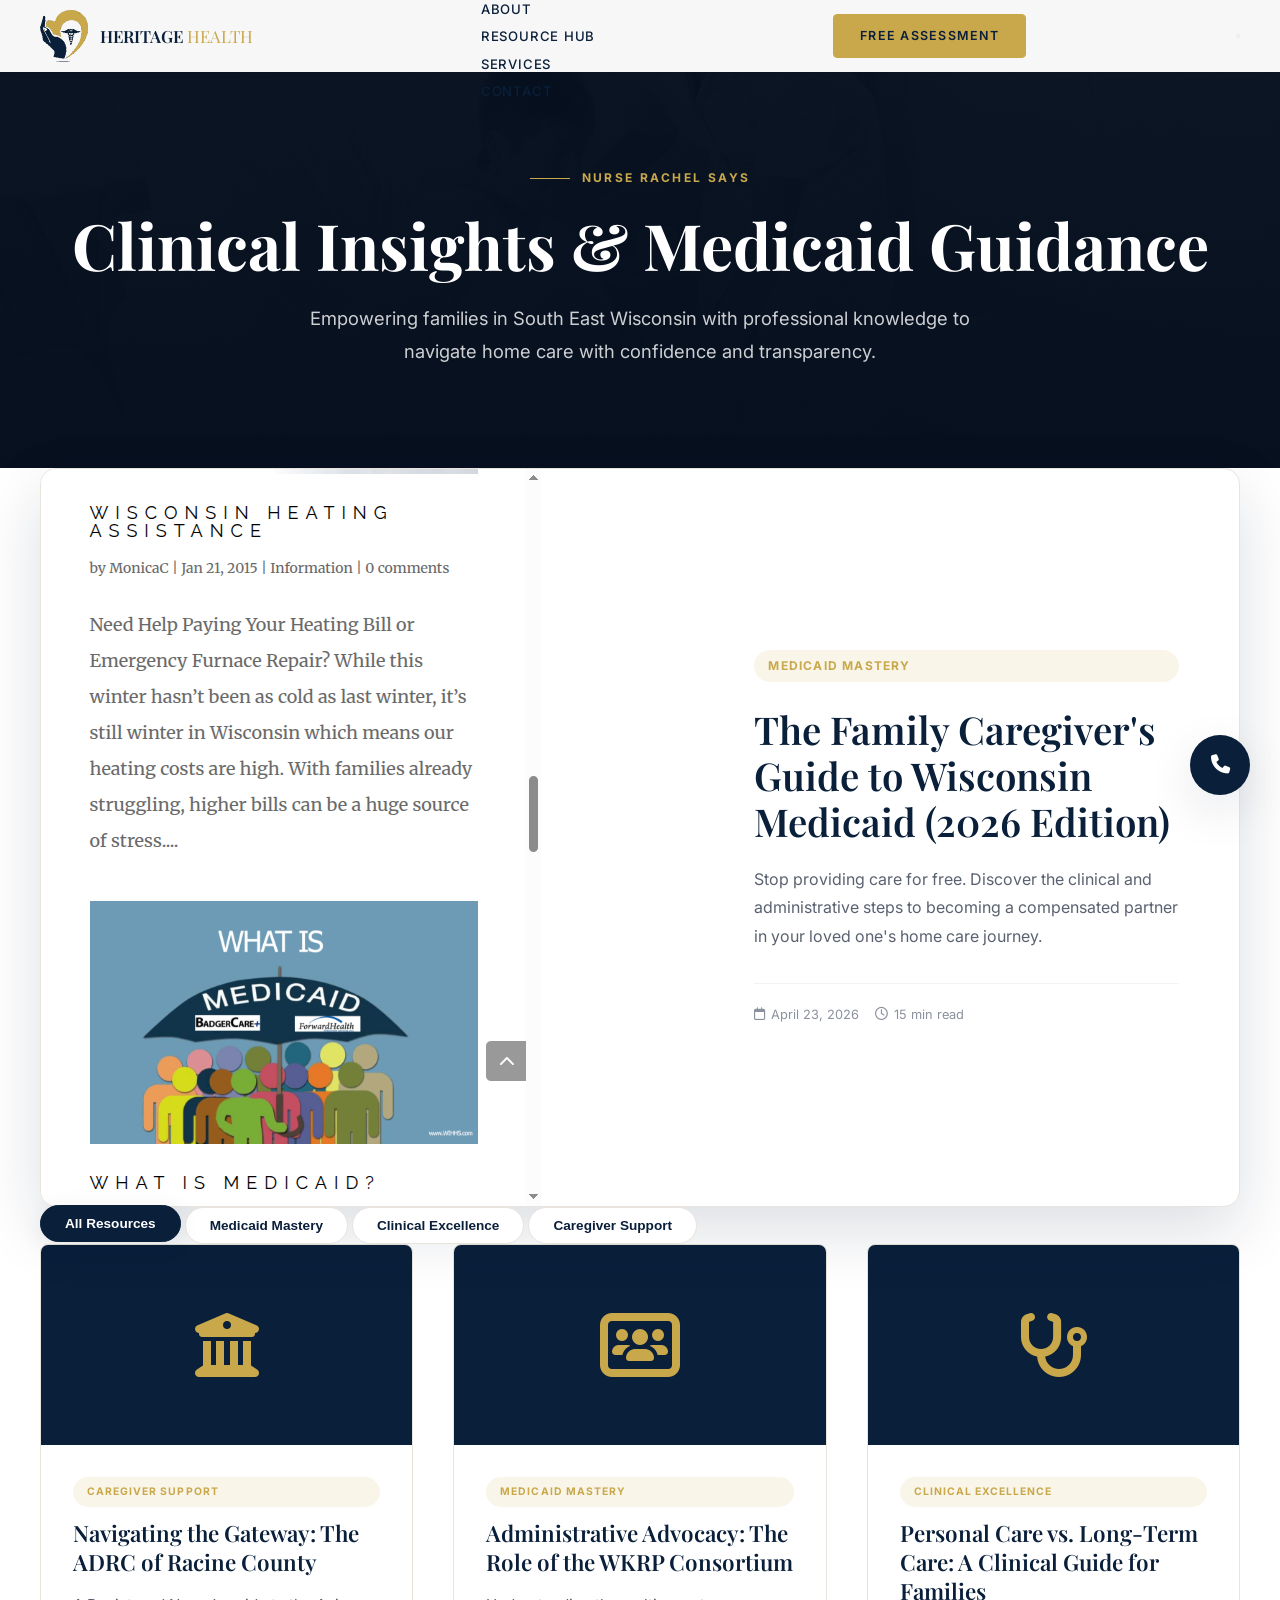
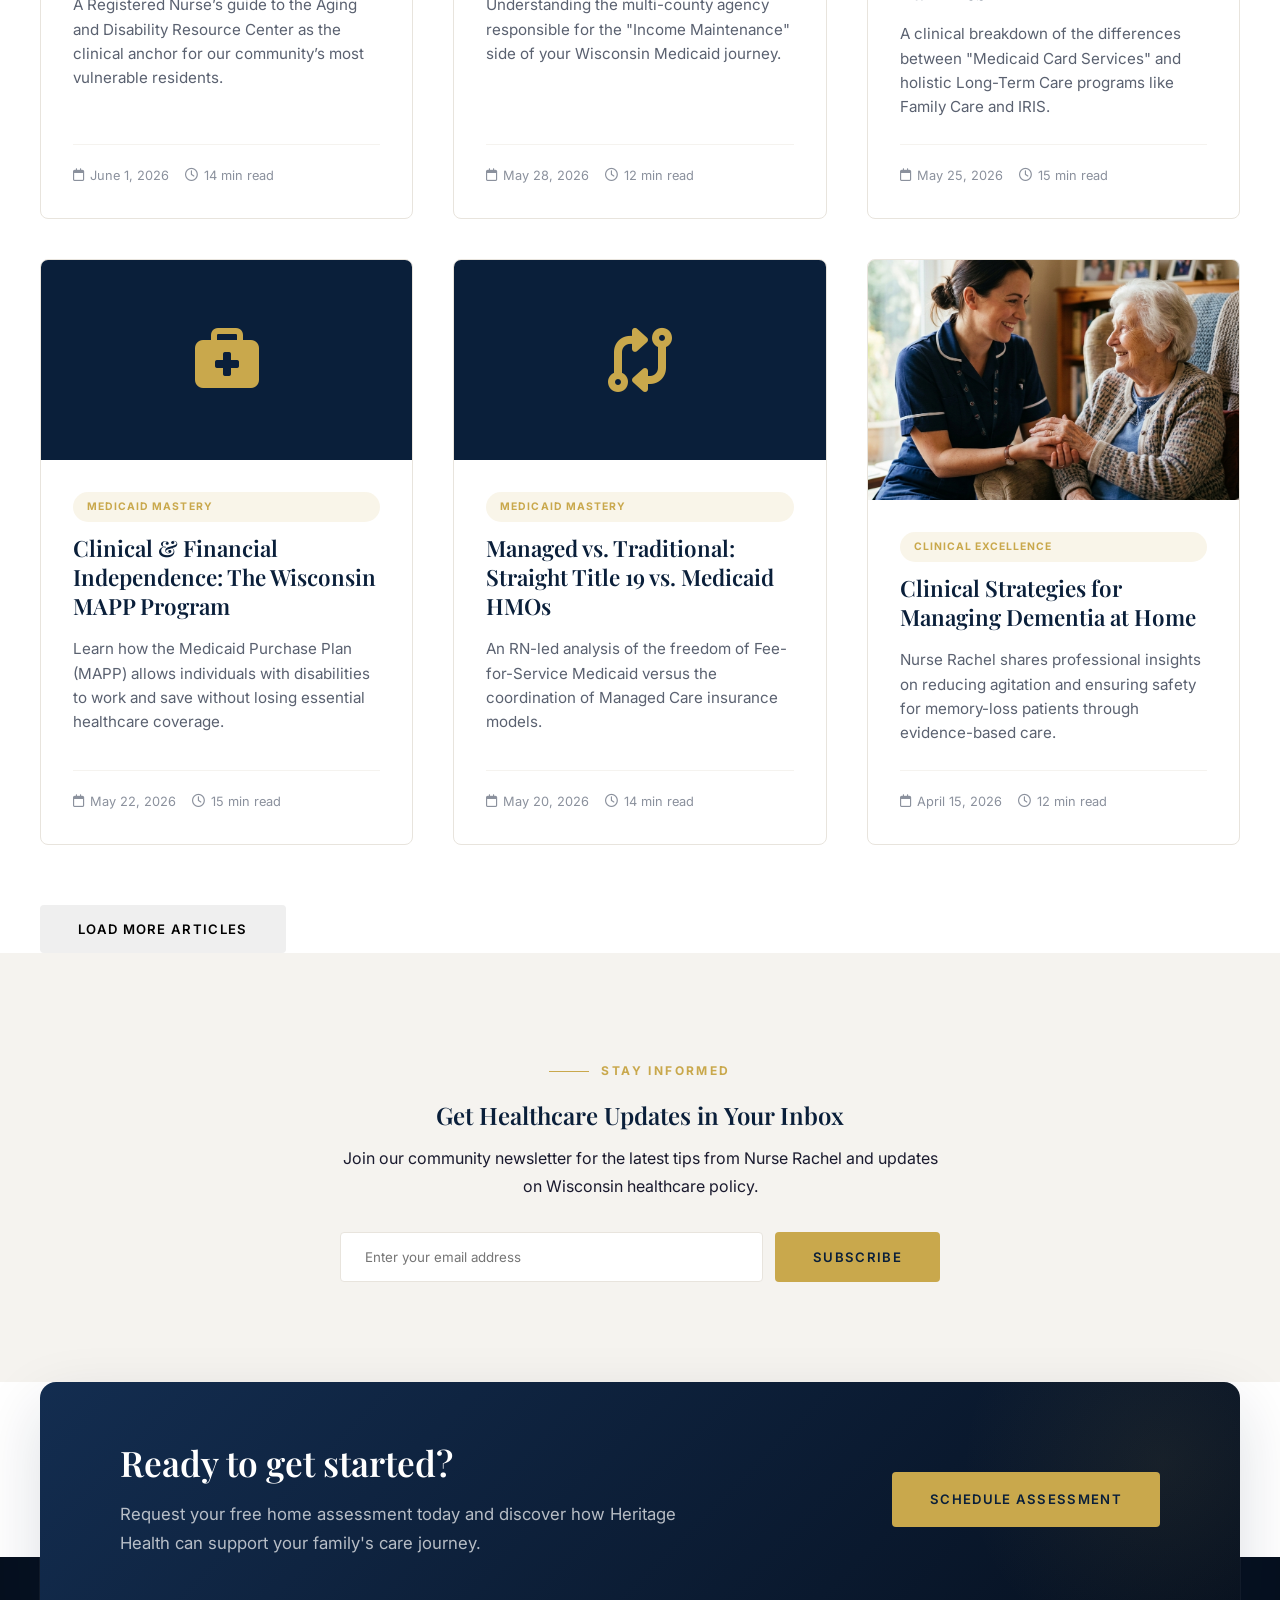
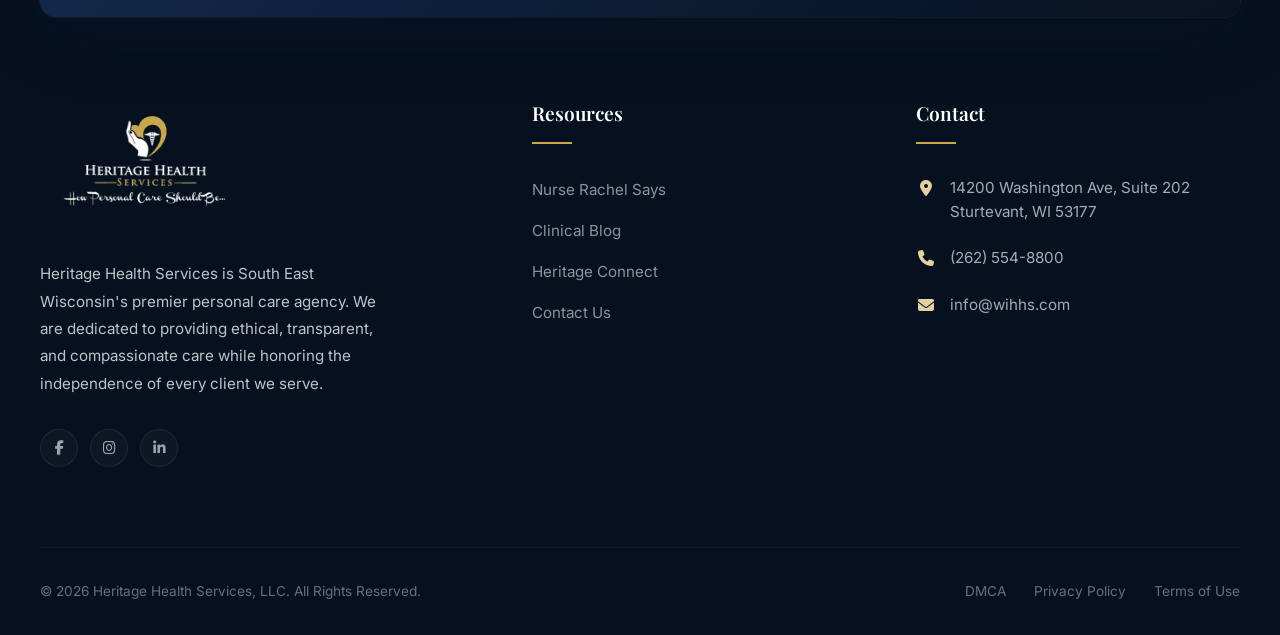
==== commit 1bf85781: "Rewrite all blog articles as 5-paragraph nurse essays with inline citations and MLA format" ====
--- a/blog.html
+++ b/blog.html
@@ -3,34 +3,48 @@
 <head>
     <meta charset="UTF-8">
     <meta name="viewport" content="width=device-width, initial-scale=1.0">
-    <title>Nurse Rachel Says | Wisconsin Medicaid &amp; Home Care Resource Hub</title>
-    <meta name="description" content="Expert clinical advice, Forward Health bulletins, and Medicaid enrollment guides for families in SE Wisconsin. Stay informed with Nurse Rachel at Heritage Health.">
+    <title>Nurse Rachel Says | Wisconsin Medicaid & Home Care Resource Hub</title>
+    <meta name="description" content="Expert clinical advice, Forward Health bulletins, and Medicaid enrollment guides for families in South East Wisconsin. Stay informed with Heritage Health.">
+
+    <!-- Fonts -->
+    <link rel="preconnect" href="https://fonts.googleapis.com">
+    <link rel="preconnect" href="https://fonts.gstatic.com" crossorigin>
+    <link href="https://fonts.googleapis.com/css2?family=Playfair+Display:ital,wght@0,400;0,500;0,600;0,700;1,400&family=Inter:wght@300;400;500;600;700&display=swap" rel="stylesheet">
+    
+    <!-- Icons -->
+    <link rel="stylesheet" href="https://cdnjs.cloudflare.com/ajax/libs/font-awesome/6.4.0/css/all.min.css">
+    
+    <!-- Styles -->
     <link rel="stylesheet" href="style.css">
     <link rel="stylesheet" href="blog.css">
-    <link rel="stylesheet" href="https://cdnjs.cloudflare.com/ajax/libs/font-awesome/6.5.1/css/all.min.css">
-    <link rel="icon" href="logo-header-dark.png" type="image/png">
 </head>
 <body>
 
+    <!-- ═══════════ HEADER ═══════════ -->
     <header class="site-header scrolled">
         <div class="container header-inner">
             <a href="index.html" class="logo">
                 <img src="logo-header-dark.png" alt="Heritage Health Services" class="logo-img-header">
+                <div class="logo-text" style="color: var(--navy);">
+                    <span>HERITAGE</span>
+                    <span style="font-weight: 400; color: var(--gold);">HEALTH</span>
+                </div>
             </a>
-            <nav class="nav-menu" id="navMenu">
-                <a href="index.html#home" class="nav-link">Home</a>
-                <a href="index.html#about" class="nav-link">About</a>
-                <a href="index.html#paid-to-care" class="nav-link">Get Paid to Care</a>
-                <a href="index.html#services" class="nav-link">Services</a>
-                <a href="blog.html" class="nav-link active">Nurse Rachel Says</a>
-                <a href="index.html#contact" class="nav-link">Contact</a>
-                <a href="index.html#assessment" class="nav-cta">New Clients</a>
-                <button class="nav-close" id="navClose" aria-label="Close menu">
-                    <i class="fa-solid fa-xmark"></i>
-                </button>
+            
+            <nav class="main-nav">
+                <ul class="nav-list">
+                    <li><a href="index.html" class="nav-link">Home</a></li>
+                    <li><a href="index.html#about" class="nav-link">About</a></li>
+                    <li><a href="blog.html" class="nav-link active">Resource Hub</a></li>
+                    <li><a href="index.html#services" class="nav-link">Services</a></li>
+                    <li><a href="index.html#contact" class="nav-link">Contact</a></li>
+                </ul>
             </nav>
-            <button class="nav-toggle" id="navToggle" aria-label="Open menu">
-                <i class="fa-solid fa-bars"></i>
+
+            <a href="index.html#assessment" class="nav-cta">Free Assessment</a>
+
+            <button class="mobile-toggle" id="mobileToggle">
+                <span></span><span></span><span></span>
             </button>
         </div>
     </header>
@@ -38,299 +52,137 @@
     <!-- ═══════════ BLOG HERO ═══════════ -->
     <section class="blog-hero">
         <div class="container">
-            <span class="category-tag" style="background: rgba(255,255,255,0.1); color: var(--white);">Clinical Resource Hub</span>
-            <h1>Nurse Rachel Says</h1>
-            <p>Providing Southeast Wisconsin families with the clinical authority and Medicaid expertise needed to navigate home care with confidence.</p>
-        </div>
-    </section>
-
-    <!-- ═══════════ FEATURED POST ═══════════ -->
-    <section class="featured-post">
+            <div class="blog-hero-content reveal">
+                <span class="section-label" style="justify-content: center;">Nurse Rachel Says</span>
+                <h1>Clinical Insights & Medicaid Guidance</h1>
+                <p>Empowering families in South East Wisconsin with professional knowledge to navigate home care with confidence and transparency.</p>
+            </div>
+        </div>
+    </section>
+
+    <!-- ═══════════ FEATURED ARTICLE ═══════════ -->
+    <section class="featured-section">
         <div class="container">
             <div class="featured-card reveal" data-article-id="featured-guide">
-                <div class="featured-image">
-                    <img src="blog_nurse_rachel_1776921412461.png" alt="Nurse Rachel smiling in a home setting">
+                <div class="featured-img">
+                    <img src="blog_page_top_1776920976022.png" alt="Family Caregiver Guide">
                 </div>
                 <div class="featured-content">
-                    <span class="category-tag">Featured Guide</span>
+                    <span class="category-tag">Medicaid Mastery</span>
                     <h2>The Family Caregiver's Guide to Wisconsin Medicaid (2026 Edition)</h2>
-                    <p>Everything you need to know about qualifying for Title 19, choosing your own caregiver, and getting paid to provide essential support to your loved ones in Milwaukee, Racine, and beyond.</p>
-                    <a href="#" class="btn btn-primary" style="align-self: flex-start;">Download the Guide</a>
+                    <p>Stop providing care for free. Discover the clinical and administrative steps to becoming a compensated partner in your loved one's home care journey.</p>
+                    <div class="blog-meta">
+                        <span><i class="fa-regular fa-calendar"></i> April 23, 2026</span>
+                        <span><i class="fa-regular fa-clock"></i> 15 min read</span>
+                    </div>
                 </div>
             </div>
         </div>
     </section>
 
     <!-- ═══════════ BLOG GRID ═══════════ -->
-    <section class="blog-grid-section">
-        <div class="container">
-            <div class="blog-categories">
-                <button class="cat-btn active">All Articles</button>
-                <button class="cat-btn">Forward Health Updates</button>
+    <section class="blog-section">
+        <div class="container">
+            <div class="blog-filters reveal">
+                <button class="cat-btn active">All Resources</button>
                 <button class="cat-btn">Medicaid Mastery</button>
                 <button class="cat-btn">Clinical Excellence</button>
                 <button class="cat-btn">Caregiver Support</button>
             </div>
 
             <div class="blog-grid">
-                <!-- Post 0: ADRC Racine -->
+                <!-- Post 1: ADRC Racine -->
                 <article class="blog-card" data-article-id="adrc-racine">
                     <div class="blog-card-image" style="background: var(--navy); display: flex; align-items: center; justify-content: center; height: 200px;">
                         <i class="fa-solid fa-building-columns" style="font-size: 4rem; color: var(--gold);"></i>
                     </div>
                     <div class="blog-card-content">
                         <span class="category-tag" style="margin-bottom: 12px; font-size: 0.65rem;">Caregiver Support</span>
-                        <h3>Navigating Your Options: The ADRC of Racine County</h3>
-                        <p>A detailed guide to the services, location, and vital role of the Aging and Disability Resource Center in Mt. Pleasant and Sturtevant.</p>
+                        <h3>Navigating the Gateway: The ADRC of Racine County</h3>
+                        <p>A Registered Nurse’s guide to the Aging and Disability Resource Center as the clinical anchor for our community’s most vulnerable residents.</p>
                         <div class="blog-meta">
                             <span><i class="fa-regular fa-calendar"></i> June 1, 2026</span>
-                            <span><i class="fa-regular fa-clock"></i> 10 min read</span>
-                        </div>
-                    </div>
-                </article>
-
-                <!-- Post 0.05: WKRP Consortium -->
+                            <span><i class="fa-regular fa-clock"></i> 14 min read</span>
+                        </div>
+                    </div>
+                </article>
+
+                <!-- Post 2: WKRP Consortium -->
                 <article class="blog-card" data-article-id="wkrp-consortium">
                     <div class="blog-card-image" style="background: var(--navy); display: flex; align-items: center; justify-content: center; height: 200px;">
                         <i class="fa-solid fa-users-rectangle" style="font-size: 4rem; color: var(--gold);"></i>
                     </div>
                     <div class="blog-card-content">
                         <span class="category-tag" style="margin-bottom: 12px; font-size: 0.65rem;">Medicaid Mastery</span>
-                        <h3>Kenosha & Racine Families: Understanding the WKRP Consortium</h3>
-                        <p>Learn how the local Kenosha Racine Partners (WKRP) manages your Medicaid eligibility and how to coordinate with your home care team.</p>
+                        <h3>Administrative Advocacy: The Role of the WKRP Consortium</h3>
+                        <p>Understanding the multi-county agency responsible for the "Income Maintenance" side of your Wisconsin Medicaid journey.</p>
                         <div class="blog-meta">
                             <span><i class="fa-regular fa-calendar"></i> May 28, 2026</span>
-                            <span><i class="fa-regular fa-clock"></i> 9 min read</span>
-                        </div>
-                    </div>
-                </article>
-
-                <!-- Post 0.1: PCS vs LTC -->
+                            <span><i class="fa-regular fa-clock"></i> 12 min read</span>
+                        </div>
+                    </div>
+                </article>
+
+                <!-- Post 3: PCS vs LTC -->
                 <article class="blog-card" data-article-id="pcs-vs-ltc">
                     <div class="blog-card-image" style="background: var(--navy); display: flex; align-items: center; justify-content: center; height: 200px;">
                         <i class="fa-solid fa-stethoscope" style="font-size: 4rem; color: var(--gold);"></i>
                     </div>
                     <div class="blog-card-content">
                         <span class="category-tag" style="margin-bottom: 12px; font-size: 0.65rem;">Clinical Excellence</span>
-                        <h3>Personal Care vs. Long-Term Care: Understanding the Clinical Spectrum</h3>
-                        <p>A Registered Nurse breaks down the functional, financial, and administrative differences between these two vital home care pathways.</p>
+                        <h3>Personal Care vs. Long-Term Care: A Clinical Guide for Families</h3>
+                        <p>A clinical breakdown of the differences between "Medicaid Card Services" and holistic Long-Term Care programs like Family Care and IRIS.</p>
                         <div class="blog-meta">
                             <span><i class="fa-regular fa-calendar"></i> May 25, 2026</span>
-                            <span><i class="fa-regular fa-clock"></i> 13 min read</span>
-                        </div>
-                    </div>
-                </article>
-
-                <!-- Post 1: MAPP Program -->
+                            <span><i class="fa-regular fa-clock"></i> 15 min read</span>
+                        </div>
+                    </div>
+                </article>
+
+                <!-- Post 4: MAPP Program -->
                 <article class="blog-card" data-article-id="mapp-program">
                     <div class="blog-card-image" style="background: var(--navy); display: flex; align-items: center; justify-content: center; height: 200px;">
                         <i class="fa-solid fa-briefcase-medical" style="font-size: 4rem; color: var(--gold);"></i>
                     </div>
                     <div class="blog-card-content">
                         <span class="category-tag" style="margin-bottom: 12px; font-size: 0.65rem;">Medicaid Mastery</span>
-                        <h3>Working with a Disability: A Guide to the Wisconsin MAPP Program</h3>
-                        <p>Learn how the Medicaid Purchase Plan allows you to earn a competitive income and save assets while maintaining full healthcare coverage.</p>
+                        <h3>Clinical & Financial Independence: The Wisconsin MAPP Program</h3>
+                        <p>Learn how the Medicaid Purchase Plan (MAPP) allows individuals with disabilities to work and save without losing essential healthcare coverage.</p>
                         <div class="blog-meta">
                             <span><i class="fa-regular fa-calendar"></i> May 22, 2026</span>
+                            <span><i class="fa-regular fa-clock"></i> 15 min read</span>
+                        </div>
+                    </div>
+                </article>
+
+                <!-- Post 5: Straight vs HMO -->
+                <article class="blog-card" data-article-id="straight-vs-hmo">
+                    <div class="blog-card-image" style="background: var(--navy); display: flex; align-items: center; justify-content: center; height: 200px;">
+                        <i class="fa-solid fa-code-compare" style="font-size: 4rem; color: var(--gold);"></i>
+                    </div>
+                    <div class="blog-card-content">
+                        <span class="category-tag" style="margin-bottom: 12px; font-size: 0.65rem;">Medicaid Mastery</span>
+                        <h3>Managed vs. Traditional: Straight Title 19 vs. Medicaid HMOs</h3>
+                        <p>An RN-led analysis of the freedom of Fee-for-Service Medicaid versus the coordination of Managed Care insurance models.</p>
+                        <div class="blog-meta">
+                            <span><i class="fa-regular fa-calendar"></i> May 20, 2026</span>
                             <span><i class="fa-regular fa-clock"></i> 14 min read</span>
                         </div>
                     </div>
                 </article>
 
-                <!-- Post 0.5: Straight vs HMO -->
-                <article class="blog-card" data-article-id="straight-vs-hmo">
-                    <div class="blog-card-image" style="background: var(--navy); display: flex; align-items: center; justify-content: center; height: 200px;">
-                        <i class="fa-solid fa-code-compare" style="font-size: 4rem; color: var(--gold);"></i>
-                    </div>
-                    <div class="blog-card-content">
-                        <span class="category-tag" style="margin-bottom: 12px; font-size: 0.65rem;">Medicaid Mastery</span>
-                        <h3>Straight Title 19 vs. Medicaid HMO: Understanding the Difference</h3>
-                        <p>Navigating the complex choice between traditional Fee-for-Service Medicaid and Managed Care (HMO) models in Southeast Wisconsin.</p>
-                        <div class="blog-meta">
-                            <span><i class="fa-regular fa-calendar"></i> May 20, 2026</span>
-                            <span><i class="fa-regular fa-clock"></i> 11 min read</span>
-                        </div>
-                    </div>
-                </article>
-
-                <!-- Post 1: Video Article -->
-                <article class="blog-card video-post" data-article-id="clinical-oversight">
-                    <div class="blog-card-image" style="position: relative;">
-                        <img src="blog_nurse_rachel_1776921412461.png" alt="Clinical Oversight Video">
-                        <div class="video-play-overlay" style="position: absolute; top: 50%; left: 50%; transform: translate(-50%, -50%); background: rgba(0,0,0,0.6); width: 60px; height: 60px; border-radius: 50%; display: flex; align-items: center; justify-content: center; color: white; font-size: 1.5rem;">
-                            <i class="fa-solid fa-play"></i>
-                        </div>
-                    </div>
-                    <div class="blog-card-content">
-                        <span class="category-tag" style="margin-bottom: 12px; font-size: 0.65rem; background: #fff3e0; color: #e65100;">Video Article</span>
-                        <h3>Nurse Rachel on Clinical Oversight & Home Safety</h3>
-                        <p>Watch our latest clinical briefing on how RN oversight ensures the highest standards of safety for in-home personal care.</p>
-                        <div class="blog-meta">
-                            <span><i class="fa-regular fa-calendar"></i> April 23, 2026</span>
-                            <span><i class="fa-solid fa-video"></i> 4:20 Watch Time</span>
-                        </div>
-                    </div>
-                </article>
-
-                <!-- Post 2: Video Article -->
-                <article class="blog-card video-post" data-article-id="get-paid-to-care">
-                    <div class="blog-card-image" style="position: relative;">
-                        <img src="care-photo.png" alt="Get Paid to Care Video">
-                        <div class="video-play-overlay" style="position: absolute; top: 50%; left: 50%; transform: translate(-50%, -50%); background: rgba(0,0,0,0.6); width: 60px; height: 60px; border-radius: 50%; display: flex; align-items: center; justify-content: center; color: white; font-size: 1.5rem;">
-                            <i class="fa-solid fa-play"></i>
-                        </div>
-                    </div>
-                    <div class="blog-card-content">
-                        <span class="category-tag" style="margin-bottom: 12px; font-size: 0.65rem; background: #fff3e0; color: #e65100;">Video Article</span>
-                        <h3>Deep Dive: How the 'Get Paid to Care' Program Works</h3>
-                        <p>A comprehensive video guide walking you through the application, training, and compensation process for family caregivers.</p>
-                        <div class="blog-meta">
-                            <span><i class="fa-regular fa-calendar"></i> April 22, 2026</span>
-                            <span><i class="fa-solid fa-video"></i> 6:15 Watch Time</span>
-                        </div>
-                    </div>
-                </article>
-
-                <!-- Post 3: Forward Health Bulletin -->
-                <article class="blog-card" data-article-id="evv-rules">
-                    <div class="blog-card-image" style="background: var(--primary-navy); display: flex; align-items: center; justify-content: center; height: 200px;">
-                        <i class="fa-solid fa-file-medical-flag" style="font-size: 4rem; color: var(--accent-gold);"></i>
-                    </div>
-                    <div class="blog-card-content">
-                        <span class="category-tag" style="margin-bottom: 12px; font-size: 0.65rem; background: #e3f2fd; color: #0d47a1;">Forward Health Update</span>
-                        <h3>April 2026: New EVV Compliance Rules for Wisconsin Agencies</h3>
-                        <p>Essential updates for PCWs and families regarding the latest Electronic Visit Verification (EVV) software mandates from Wisconsin DHS.</p>
-                        <div class="blog-meta">
-                            <span><i class="fa-regular fa-calendar"></i> April 21, 2026</span>
-                            <span><i class="fa-regular fa-clock"></i> 5 min read</span>
-                        </div>
-                    </div>
-                </article>
-
-                <!-- Post 4: Clinical Advice -->
+                <!-- Post 6: Dementia Advice -->
                 <article class="blog-card" data-article-id="dementia-care">
                     <div class="blog-card-image">
                         <img src="blog_dementia_care_1776921660891.png" alt="Dementia Care Strategies">
                     </div>
                     <div class="blog-card-content">
                         <span class="category-tag" style="margin-bottom: 12px; font-size: 0.65rem;">Clinical Excellence</span>
-                        <h3>5 Clinical Strategies for Managing Dementia at Home</h3>
-                        <p>Nurse Rachel shares professional insights on reducing agitation, improving communication, and ensuring safety for memory-loss patients.</p>
+                        <h3>Clinical Strategies for Managing Dementia at Home</h3>
+                        <p>Nurse Rachel shares professional insights on reducing agitation and ensuring safety for memory-loss patients through evidence-based care.</p>
                         <div class="blog-meta">
                             <span><i class="fa-regular fa-calendar"></i> April 15, 2026</span>
                             <span><i class="fa-regular fa-clock"></i> 12 min read</span>
-                        </div>
-                    </div>
-                </article>
-
-                <!-- Post 5: Caregiver Support -->
-                <article class="blog-card" data-article-id="enrollment-step-by-step">
-                    <div class="blog-card-image">
-                        <img src="blog_caregiver_choice_1776921688508.png" alt="Family Caregiver Program">
-                    </div>
-                    <div class="blog-card-content">
-                        <span class="category-tag" style="margin-bottom: 12px; font-size: 0.65rem;">Caregiver Support</span>
-                        <h3>Step-by-Step: Enrolling in the 'Get Paid to Care' Program</h3>
-                        <p>Stop providing care for free. Learn how to transition from an unpaid family caregiver to a compensated personal care worker with Heritage Health.</p>
-                        <div class="blog-meta">
-                            <span><i class="fa-regular fa-calendar"></i> April 10, 2026</span>
-                            <span><i class="fa-regular fa-clock"></i> 8 min read</span>
-                        </div>
-                    </div>
-                </article>
-
-                <!-- Post 6: Medicaid Guide -->
-                <article class="blog-card" data-article-id="medicaid-qualification">
-                    <div class="blog-card-image">
-                        <img src="blog_medicaid_guide_1776921431703.png" alt="Understanding Medicaid Title 19">
-                    </div>
-                    <div class="blog-card-content">
-                        <span class="category-tag" style="margin-bottom: 12px; font-size: 0.65rem;">Medicaid Mastery</span>
-                        <h3>How to Qualify for Title 19 Personal Care in SE Wisconsin</h3>
-                        <p>A comprehensive breakdown of income limits, medical necessity requirements, and the enrollment process for home health support.</p>
-                        <div class="blog-meta">
-                            <span><i class="fa-regular fa-calendar"></i> April 5, 2026</span>
-                            <span><i class="fa-regular fa-clock"></i> 10 min read</span>
-                        </div>
-                    </div>
-                </article>
-
-                <!-- Post 7: Forward Health Bulletin -->
-                <article class="blog-card" data-article-id="behavioral-health-2027">
-                    <div class="blog-card-image" style="background: var(--primary-navy); display: flex; align-items: center; justify-content: center; height: 200px;">
-                        <i class="fa-solid fa-brain" style="font-size: 4rem; color: var(--accent-gold);"></i>
-                    </div>
-                    <div class="blog-card-content">
-                        <span class="category-tag" style="margin-bottom: 12px; font-size: 0.65rem; background: #e3f2fd; color: #0d47a1;">Forward Health Update</span>
-                        <h3>Forward Health Bulletin: Behavioral Health Integration 2027</h3>
-                        <p>New state mandates for incorporating mental health screenings into personal care assessments to support holistic patient well-being.</p>
-                        <div class="blog-meta">
-                            <span><i class="fa-regular fa-calendar"></i> April 28, 2026</span>
-                            <span><i class="fa-regular fa-clock"></i> 7 min read</span>
-                        </div>
-                    </div>
-                </article>
-
-                <!-- Post 8: Advanced EVV -->
-                <article class="blog-card" data-article-id="smart-care-evv">
-                    <div class="blog-card-image" style="background: var(--primary-navy); display: flex; align-items: center; justify-content: center; height: 200px;">
-                        <i class="fa-solid fa-mobile-screen-button" style="font-size: 4rem; color: var(--accent-gold);"></i>
-                    </div>
-                    <div class="blog-card-content">
-                        <span class="category-tag" style="margin-bottom: 12px; font-size: 0.65rem;">Medicaid Mastery</span>
-                        <h3>Advanced EVV: Preparing for 2027 'Smart-Care' Mandates</h3>
-                        <p>A deep dive into the upcoming shift from volume-based to value-based care reporting requirements for all Wisconsin PCWs.</p>
-                        <div class="blog-meta">
-                            <span><i class="fa-regular fa-calendar"></i> April 30, 2026</span>
-                            <span><i class="fa-regular fa-clock"></i> 9 min read</span>
-                        </div>
-                    </div>
-                </article>
-
-                <!-- Post 9: DHS Transition Guidelines -->
-                <article class="blog-card" data-article-id="transition-guidelines-2027">
-                    <div class="blog-card-image" style="background: var(--navy); display: flex; align-items: center; justify-content: center; height: 200px;">
-                        <i class="fa-solid fa-house-medical-circle-check" style="font-size: 4rem; color: var(--gold);"></i>
-                    </div>
-                    <div class="blog-card-content">
-                        <span class="category-tag" style="margin-bottom: 12px; font-size: 0.65rem;">Clinical Excellence</span>
-                        <h3>2027 DHS Facility-to-Home Transition Guidelines</h3>
-                        <p>Understanding the new 'Golden 72 Hours' protocol for patients returning home from skilled nursing facilities in Southeast Wisconsin.</p>
-                        <div class="blog-meta">
-                            <span><i class="fa-regular fa-calendar"></i> May 5, 2026</span>
-                            <span><i class="fa-regular fa-clock"></i> 12 min read</span>
-                        </div>
-                    </div>
-                </article>
-
-                <!-- Post 10: IRIS vs Family Care -->
-                <article class="blog-card" data-article-id="iris-vs-family-care">
-                    <div class="blog-card-image" style="background: var(--navy); display: flex; align-items: center; justify-content: center; height: 200px;">
-                        <i class="fa-solid fa-scale-balanced" style="font-size: 4rem; color: var(--gold);"></i>
-                    </div>
-                    <div class="blog-card-content">
-                        <span class="category-tag" style="margin-bottom: 12px; font-size: 0.65rem;">Medicaid Mastery</span>
-                        <h3>IRIS vs. Family Care: Navigating Your Options in Wisconsin</h3>
-                        <p>A deep dive into the two primary paths for long-term care in Wisconsin, helping you choose the model that best fits your family's needs.</p>
-                        <div class="blog-meta">
-                            <span><i class="fa-regular fa-calendar"></i> May 10, 2026</span>
-                            <span><i class="fa-regular fa-clock"></i> 12 min read</span>
-                        </div>
-                    </div>
-                </article>
-
-                <!-- Post 11: Spousal Impoverishment -->
-                <article class="blog-card" data-article-id="spousal-impoverishment">
-                    <div class="blog-card-image" style="background: var(--navy); display: flex; align-items: center; justify-content: center; height: 200px;">
-                        <i class="fa-solid fa-shield-halved" style="font-size: 4rem; color: var(--gold);"></i>
-                    </div>
-                    <div class="blog-card-content">
-                        <span class="category-tag" style="margin-bottom: 12px; font-size: 0.65rem;">Medicaid Mastery</span>
-                        <h3>Medicaid Spousal Impoverishment Rules: Protecting Assets</h3>
-                        <p>Learn how Wisconsin's income and asset protection rules ensure that a healthy spouse is not left in poverty when their partner needs care.</p>
-                        <div class="blog-meta">
-                            <span><i class="fa-regular fa-calendar"></i> May 15, 2026</span>
-                            <span><i class="fa-regular fa-clock"></i> 10 min read</span>
                         </div>
                     </div>
                 </article>
@@ -402,7 +254,7 @@
             <div class="footer-grid">
                 <div class="footer-brand">
                     <img src="logo-hero-white-gold.png" alt="Heritage Health Services" class="footer-logo-img">
-                    <p>Heritage Health Services is Southeast Wisconsin's premier personal care agency. We are dedicated to providing ethical, transparent, and compassionate care while honoring the independence of every client we serve.</p>
+                    <p>Heritage Health Services is South East Wisconsin's premier personal care agency. We are dedicated to providing ethical, transparent, and compassionate care while honoring the independence of every client we serve.</p>
                     <div class="footer-social">
                         <a href="#" class="social-link"><i class="fa-brands fa-facebook-f"></i></a>
                         <a href="#" class="social-link"><i class="fa-brands fa-instagram"></i></a>
@@ -423,19 +275,15 @@
                     <h6 class="footer-heading">Contact</h6>
                     <div class="footer-contact-item">
                         <i class="fa-solid fa-location-dot"></i>
-                        <span>5331 Spring St. Suite 101<br>Mt. Pleasant, WI 53406</span>
+                        <span>14200 Washington Ave, Suite 202<br>Sturtevant, WI 53177</span>
                     </div>
                     <div class="footer-contact-item">
                         <i class="fa-solid fa-phone"></i>
-                        <span><a href="tel:262-554-8800" style="color: inherit;">(262) 554-8800</a></span>
-                    </div>
-                    <div class="footer-contact-item">
-                        <i class="fa-solid fa-fax"></i>
-                        <span>Fax: 888-975-3704</span>
+                        <span>(262) 554-8800</span>
                     </div>
                     <div class="footer-contact-item">
                         <i class="fa-solid fa-envelope"></i>
-                        <span><a href="mailto:Info@wihhs.com" style="color: inherit;">Info@wihhs.com</a></span>
+                        <span>info@wihhs.com</span>
                     </div>
                 </div>
             </div>
@@ -450,32 +298,8 @@
         </div>
     </footer>
 
-    <!-- ═══════════ CHATBOT ═══════════ -->
-    <div class="chatbot-bubble" id="chatBubble">
-        <i class="fa-solid fa-comment-dots"></i>
-    </div>
-
-    <div class="chatbot-window" id="chatWindow">
-        <div class="chatbot-header">
-            <div class="chatbot-header-title">
-                <div class="chatbot-header-dot"></div>
-                <span>Heritage Support</span>
-            </div>
-            <button class="close-btn" id="closeChat"><i class="fa-solid fa-xmark"></i></button>
-        </div>
-        <div class="chatbot-messages" id="chatMessages">
-            <div class="message bot">
-                Welcome to Heritage Health Services. How may we assist you with your personal care needs or caregiver coordination today?
-            </div>
-        </div>
-        <form class="chatbot-input" id="chatForm">
-            <input type="text" id="chatInput" placeholder="Type your question..." autocomplete="off">
-            <button type="submit"><i class="fa-solid fa-paper-plane"></i></button>
-        </form>
-    </div>
-
-    <!-- ═══════════ CALL BUBBLE ═══════════ -->
-    <a href="tel:262-554-8800" class="call-bubble" id="callBubble" aria-label="Call Heritage Health Services">
+    <!-- Call Bubble -->
+    <a href="tel:2625548800" class="call-bubble" id="callBubble" aria-label="Call Heritage Health Services">
         <i class="fa-solid fa-phone"></i>
         <span class="call-text">Call (262) 554-8800</span>
     </a>
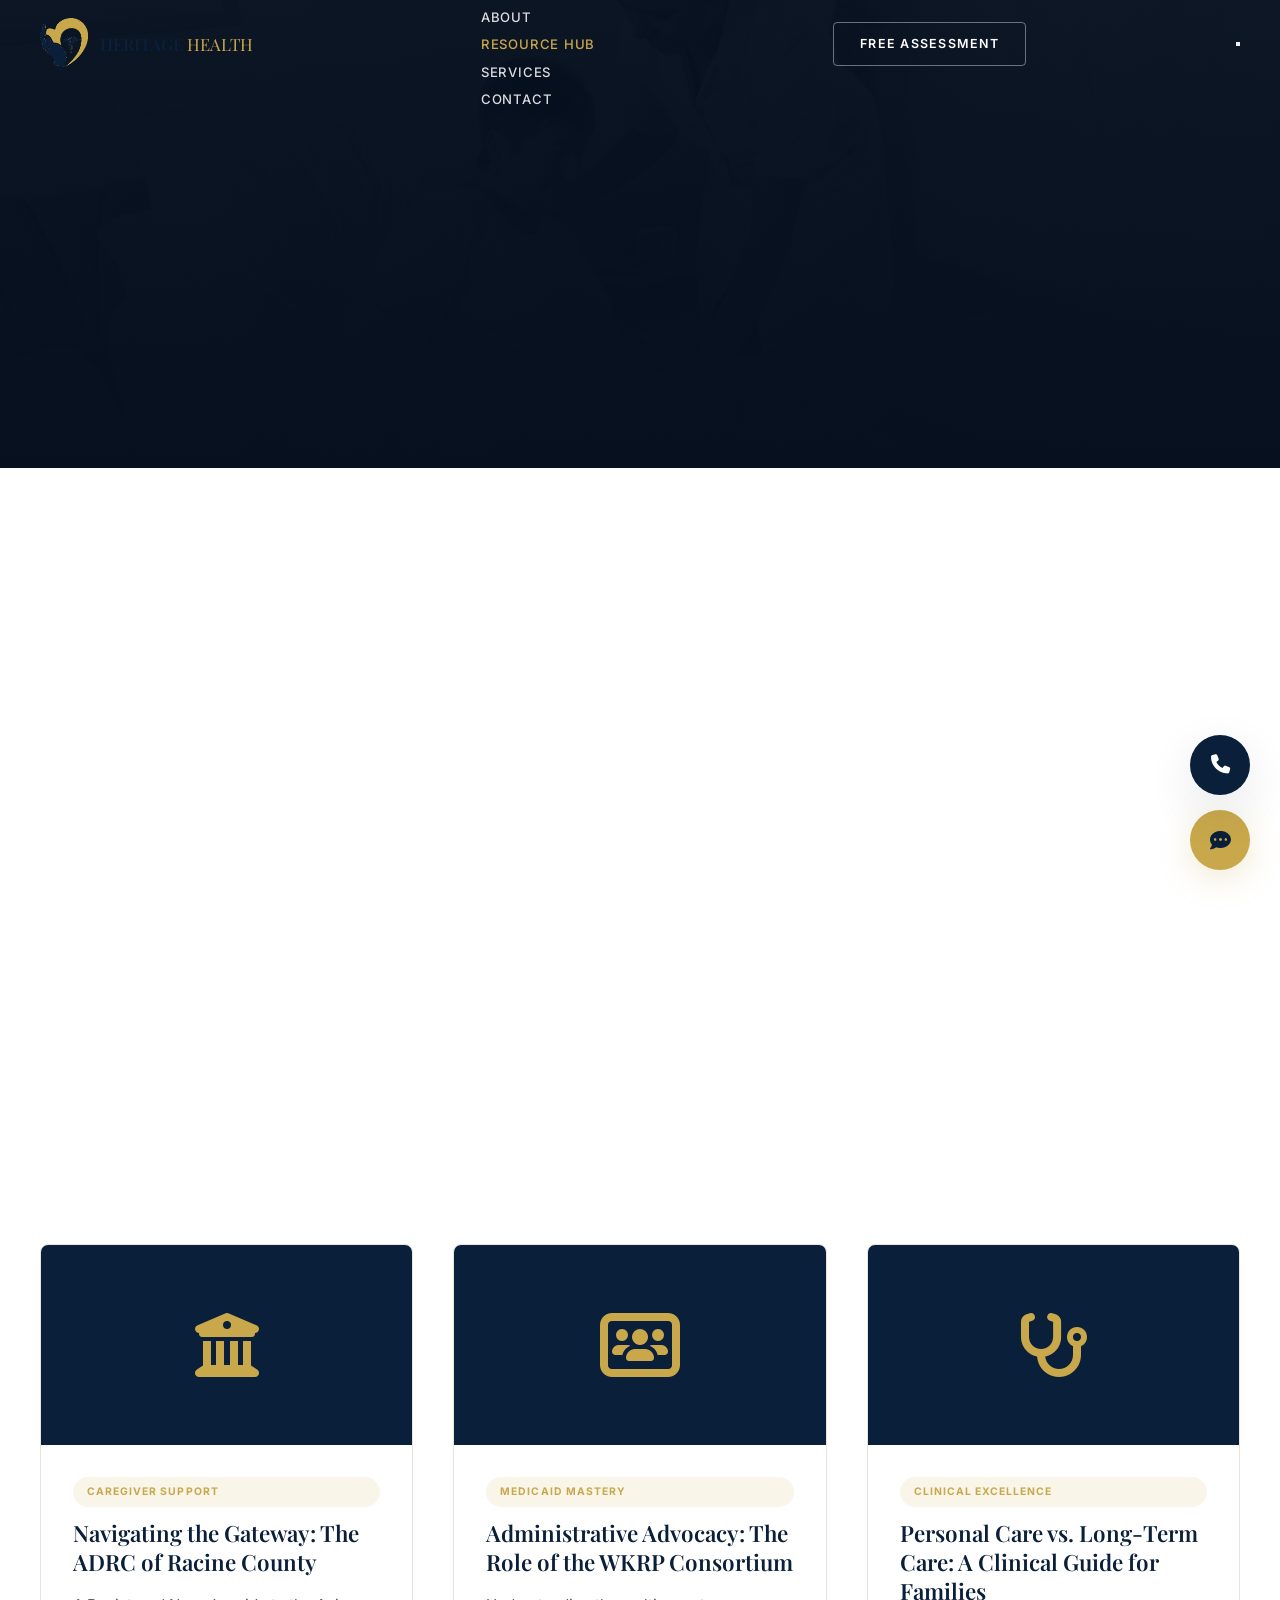
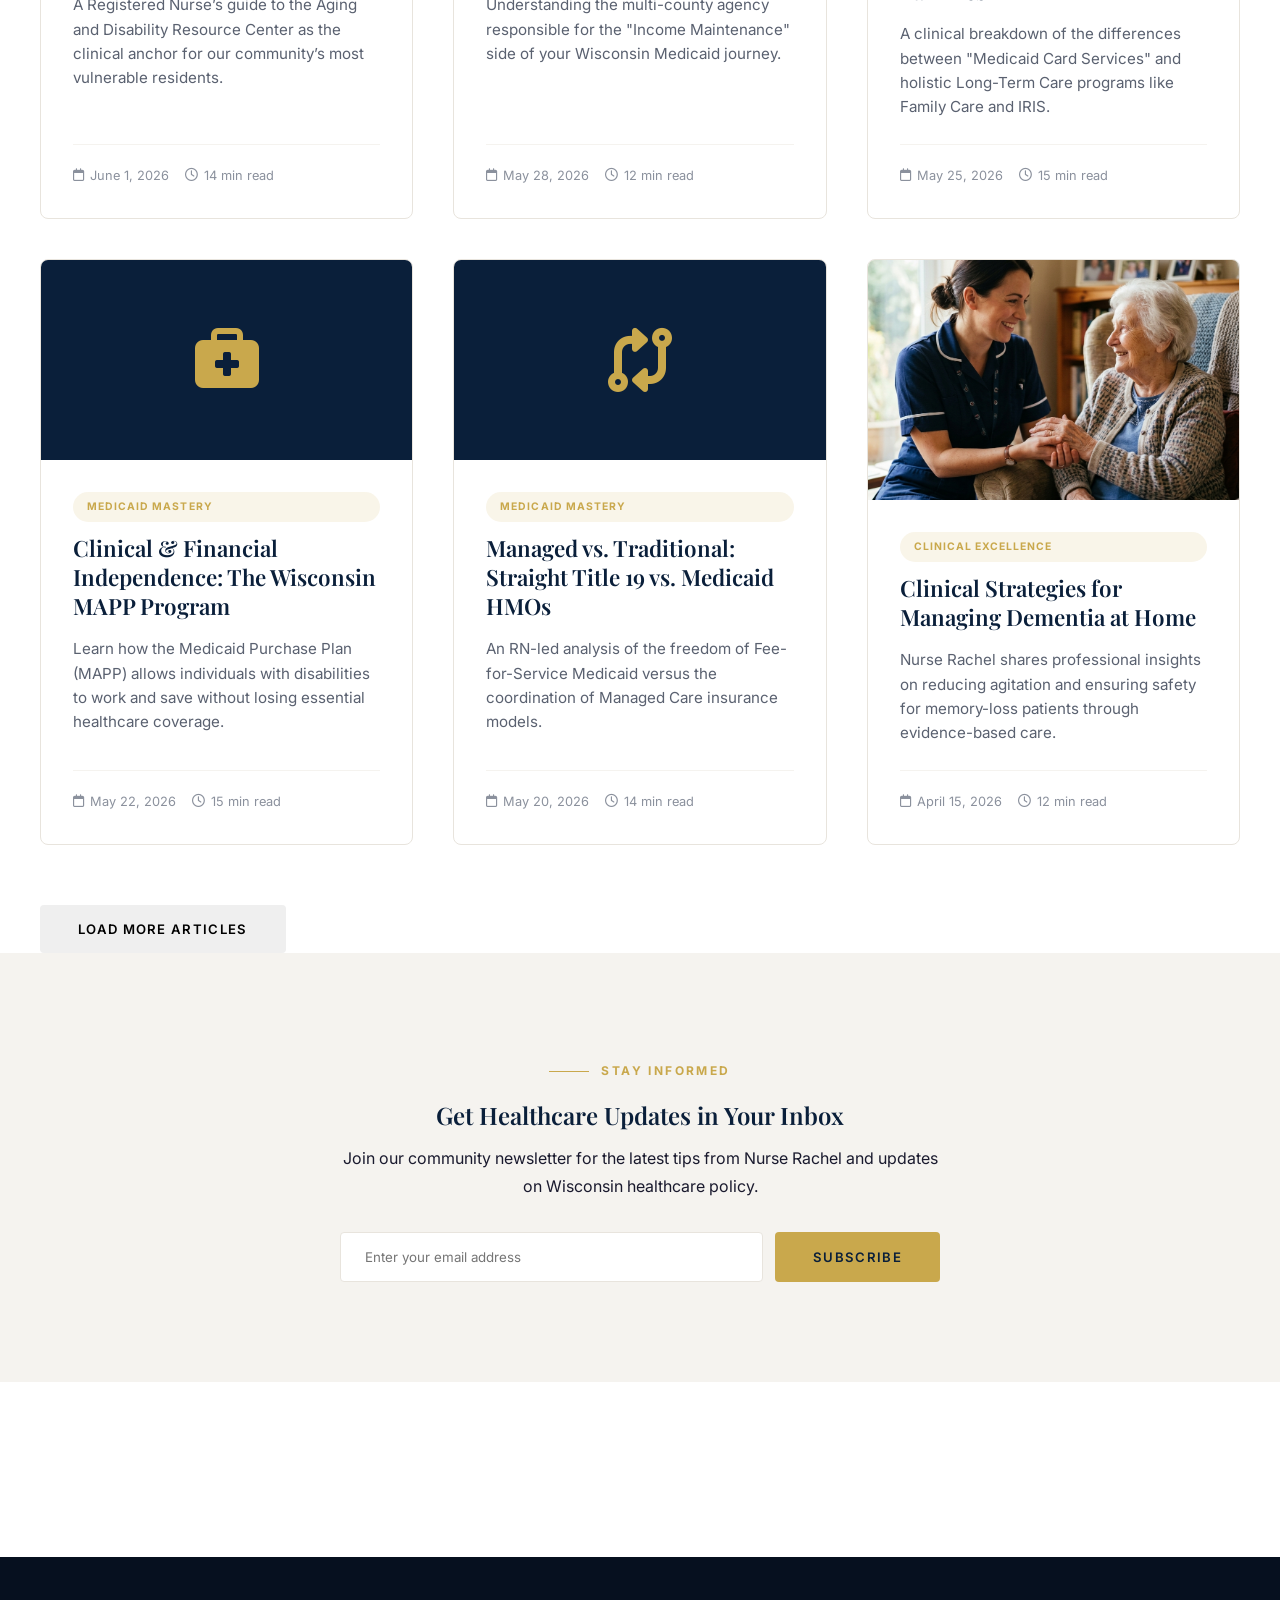
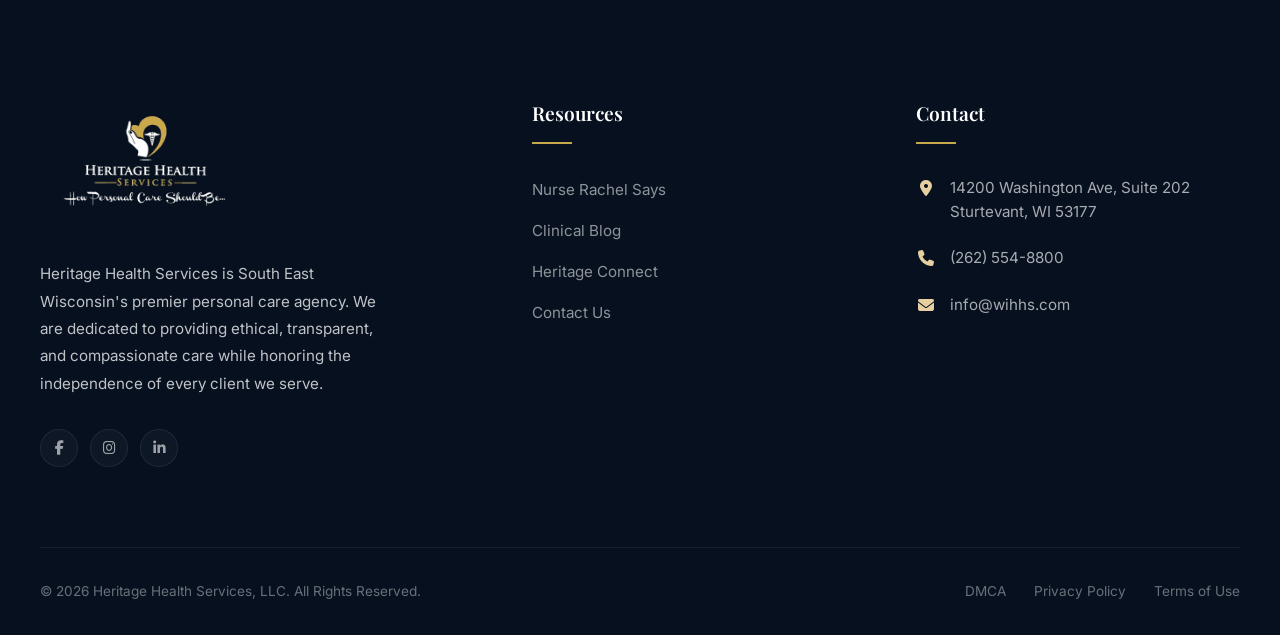
==== commit a595d237: "Enable site-wide chatbot and call bubble on all pages" ====
--- a/blog.html
+++ b/blog.html
@@ -12,6 +12,7 @@
     <link href="https://fonts.googleapis.com/css2?family=Playfair+Display:ital,wght@0,400;0,500;0,600;0,700;1,400&family=Inter:wght@300;400;500;600;700&display=swap" rel="stylesheet">
     
     <!-- Icons -->
+    <link rel="icon" href="logo-header-dark.png" type="image/png">
     <link rel="stylesheet" href="https://cdnjs.cloudflare.com/ajax/libs/font-awesome/6.4.0/css/all.min.css">
     
     <!-- Styles -->
@@ -298,8 +299,32 @@
         </div>
     </footer>
 
-    <!-- Call Bubble -->
-    <a href="tel:2625548800" class="call-bubble" id="callBubble" aria-label="Call Heritage Health Services">
+    <!-- ═══════════ CHATBOT ═══════════ -->
+    <div class="chatbot-bubble" id="chatBubble">
+        <i class="fa-solid fa-comment-dots"></i>
+    </div>
+
+    <div class="chatbot-window" id="chatWindow">
+        <div class="chatbot-header">
+            <div class="chatbot-header-title">
+                <div class="chatbot-header-dot"></div>
+                <span>Heritage Support</span>
+            </div>
+            <button class="close-btn" id="closeChat"><i class="fa-solid fa-xmark"></i></button>
+        </div>
+        <div class="chatbot-messages" id="chatMessages">
+            <div class="message bot">
+                Welcome to Heritage Health Services. How may we assist you with your personal care needs or caregiver coordination today?
+            </div>
+        </div>
+        <form class="chatbot-input" id="chatForm">
+            <input type="text" id="chatInput" placeholder="Type your question..." autocomplete="off">
+            <button type="submit"><i class="fa-solid fa-paper-plane"></i></button>
+        </form>
+    </div>
+
+    <!-- ═══════════ CALL BUBBLE ═══════════ -->
+    <a href="tel:262-554-8800" class="call-bubble" id="callBubble" aria-label="Call Heritage Health Services">
         <i class="fa-solid fa-phone"></i>
         <span class="call-text">Call (262) 554-8800</span>
     </a>
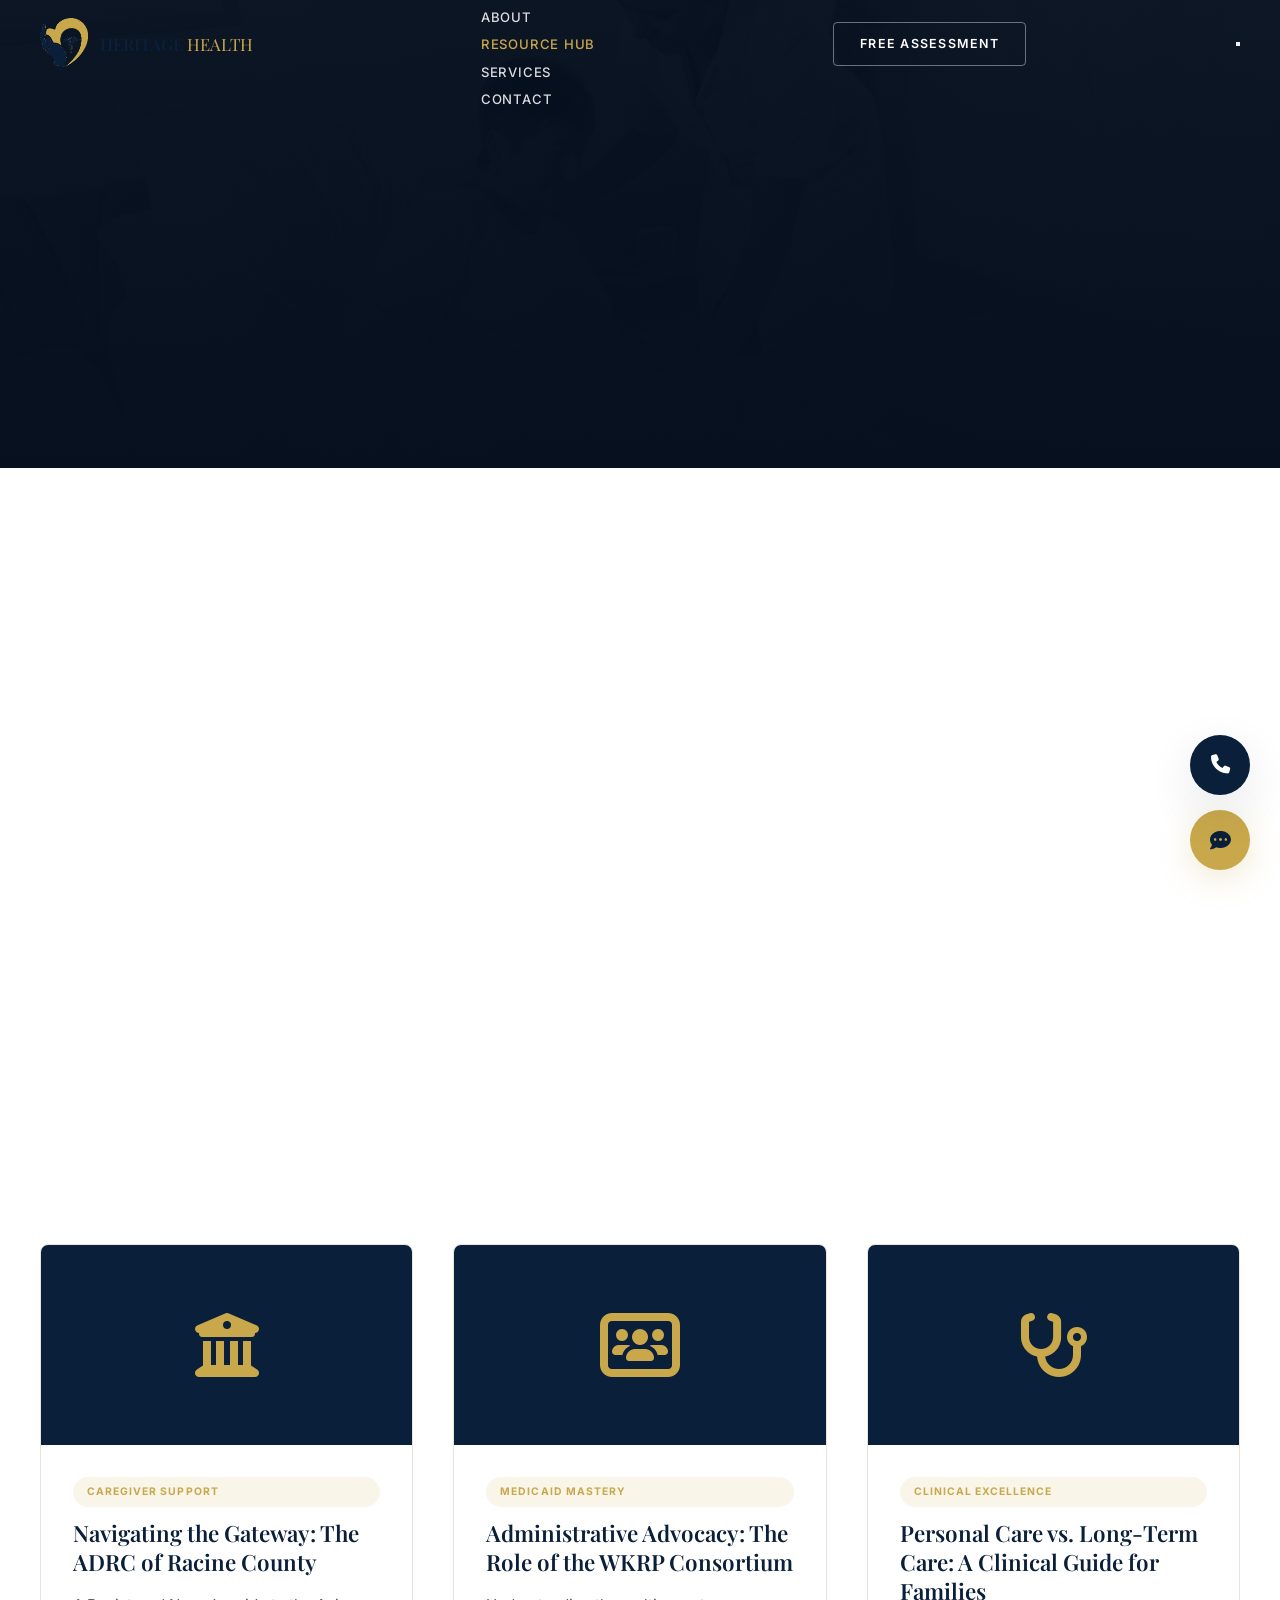
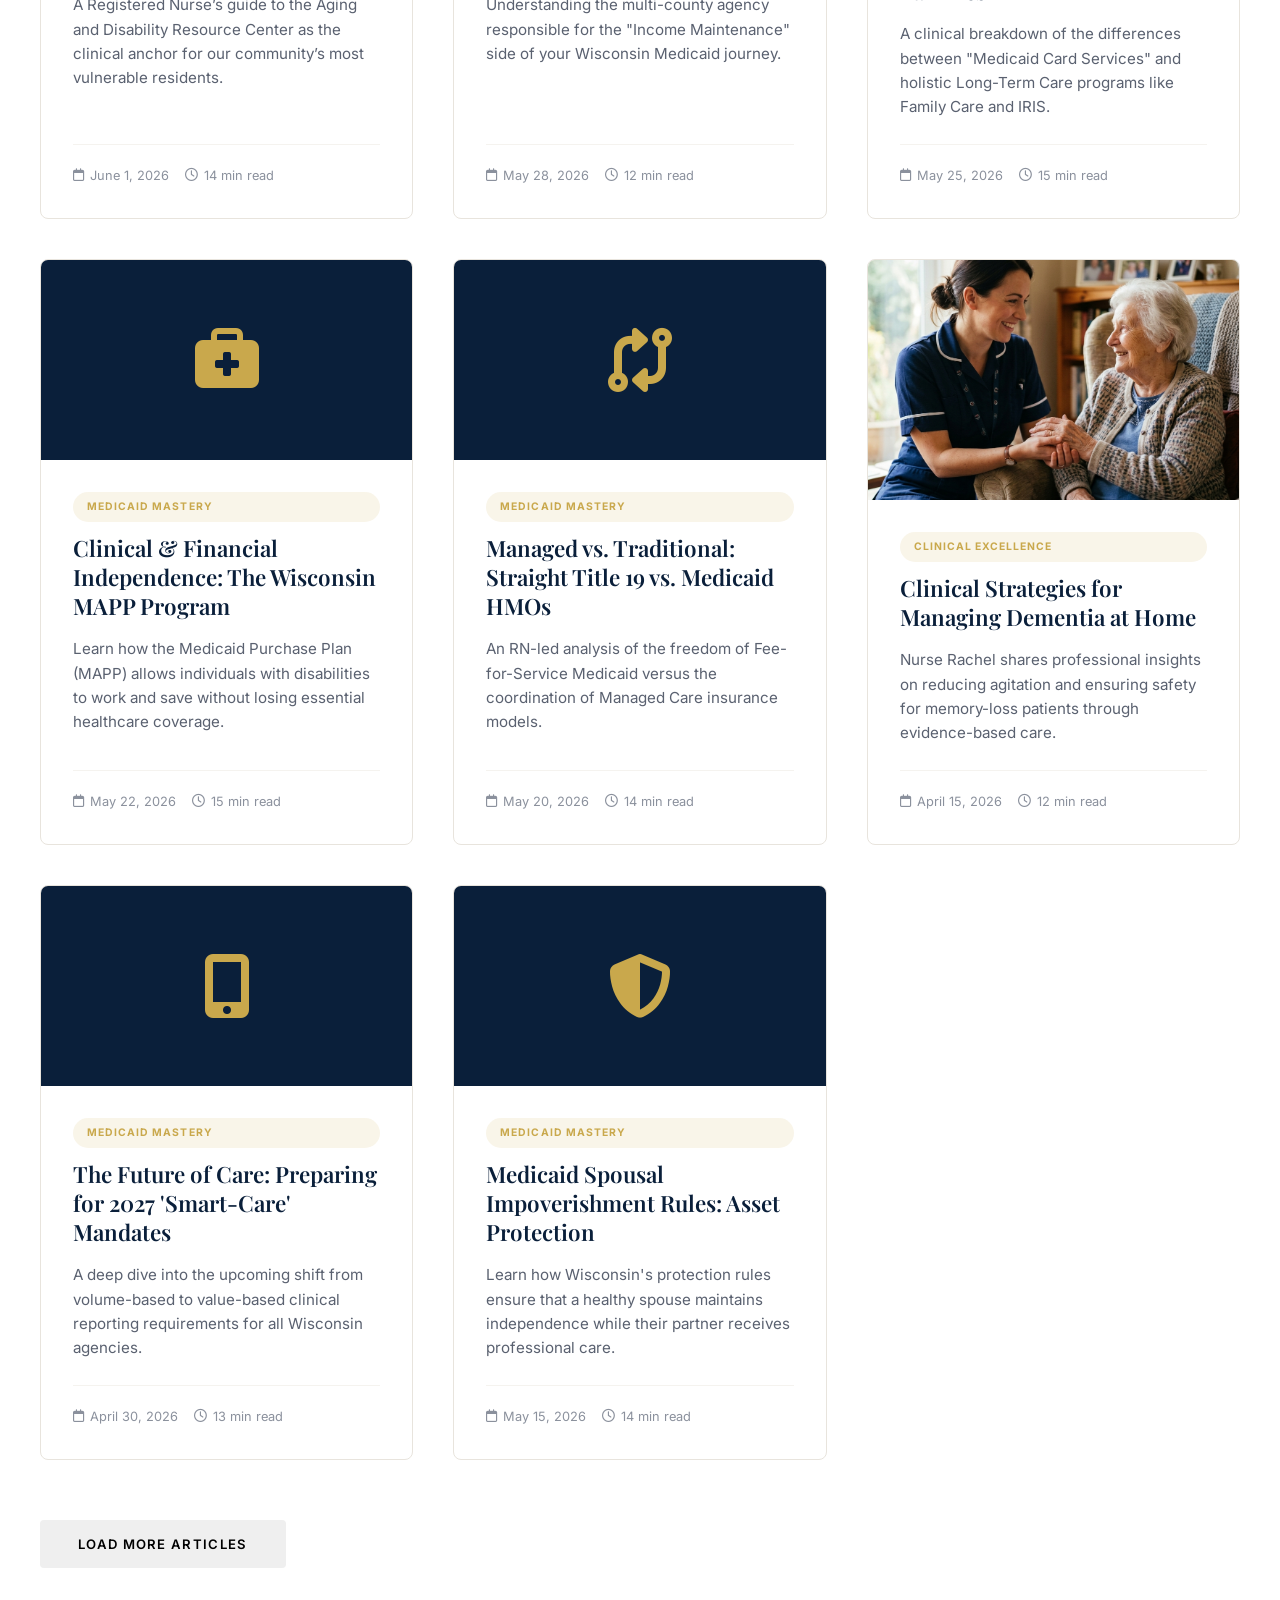
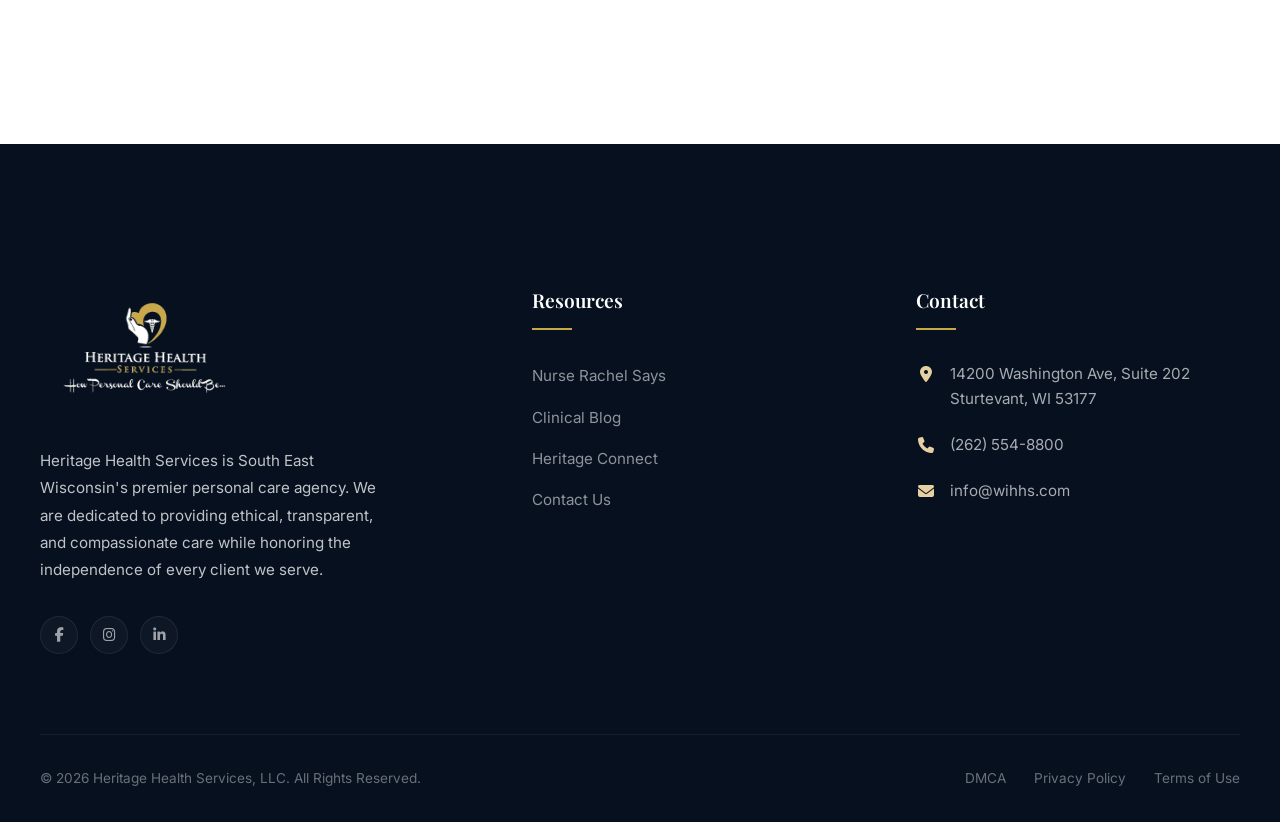
==== commit 36af2827: "Fix blog: remove newsletter, add new professional articles, and ensure consistency" ====
--- a/blog.html
+++ b/blog.html
@@ -187,6 +187,38 @@
                         </div>
                     </div>
                 </article>
+
+                <!-- Post 7: Smart-Care EVV -->
+                <article class="blog-card" data-article-id="smart-care-evv">
+                    <div class="blog-card-image" style="background: var(--navy); display: flex; align-items: center; justify-content: center; height: 200px;">
+                        <i class="fa-solid fa-mobile-screen-button" style="font-size: 4rem; color: var(--gold);"></i>
+                    </div>
+                    <div class="blog-card-content">
+                        <span class="category-tag" style="margin-bottom: 12px; font-size: 0.65rem;">Medicaid Mastery</span>
+                        <h3>The Future of Care: Preparing for 2027 'Smart-Care' Mandates</h3>
+                        <p>A deep dive into the upcoming shift from volume-based to value-based clinical reporting requirements for all Wisconsin agencies.</p>
+                        <div class="blog-meta">
+                            <span><i class="fa-regular fa-calendar"></i> April 30, 2026</span>
+                            <span><i class="fa-regular fa-clock"></i> 13 min read</span>
+                        </div>
+                    </div>
+                </article>
+
+                <!-- Post 8: Spousal Impoverishment -->
+                <article class="blog-card" data-article-id="spousal-impoverishment">
+                    <div class="blog-card-image" style="background: var(--navy); display: flex; align-items: center; justify-content: center; height: 200px;">
+                        <i class="fa-solid fa-shield-halved" style="font-size: 4rem; color: var(--gold);"></i>
+                    </div>
+                    <div class="blog-card-content">
+                        <span class="category-tag" style="margin-bottom: 12px; font-size: 0.65rem;">Medicaid Mastery</span>
+                        <h3>Medicaid Spousal Impoverishment Rules: Asset Protection</h3>
+                        <p>Learn how Wisconsin's protection rules ensure that a healthy spouse maintains independence while their partner receives professional care.</p>
+                        <div class="blog-meta">
+                            <span><i class="fa-regular fa-calendar"></i> May 15, 2026</span>
+                            <span><i class="fa-regular fa-clock"></i> 14 min read</span>
+                        </div>
+                    </div>
+                </article>
             </div>
 
             <div class="text-center" style="margin-top: 60px;">
@@ -221,21 +253,6 @@
         </div>
     </div>
 
-    <!-- ═══════════ NEWSLETTER ═══════════ -->
-    <section class="blog-newsletter">
-        <div class="container">
-            <div class="newsletter-box">
-                <span class="section-label" style="justify-content: center;">Stay Informed</span>
-                <h2>Get Healthcare Updates in Your Inbox</h2>
-                <p>Join our community newsletter for the latest tips from Nurse Rachel and updates on Wisconsin healthcare policy.</p>
-                <form class="newsletter-form">
-                    <input type="email" placeholder="Enter your email address" required>
-                    <button type="submit" class="btn btn-primary">Subscribe</button>
-                </form>
-            </div>
-        </div>
-    </section>
-
     <!-- ═══════════ PRE-FOOTER CTA ═══════════ -->
     <section class="pre-footer">
         <div class="container">
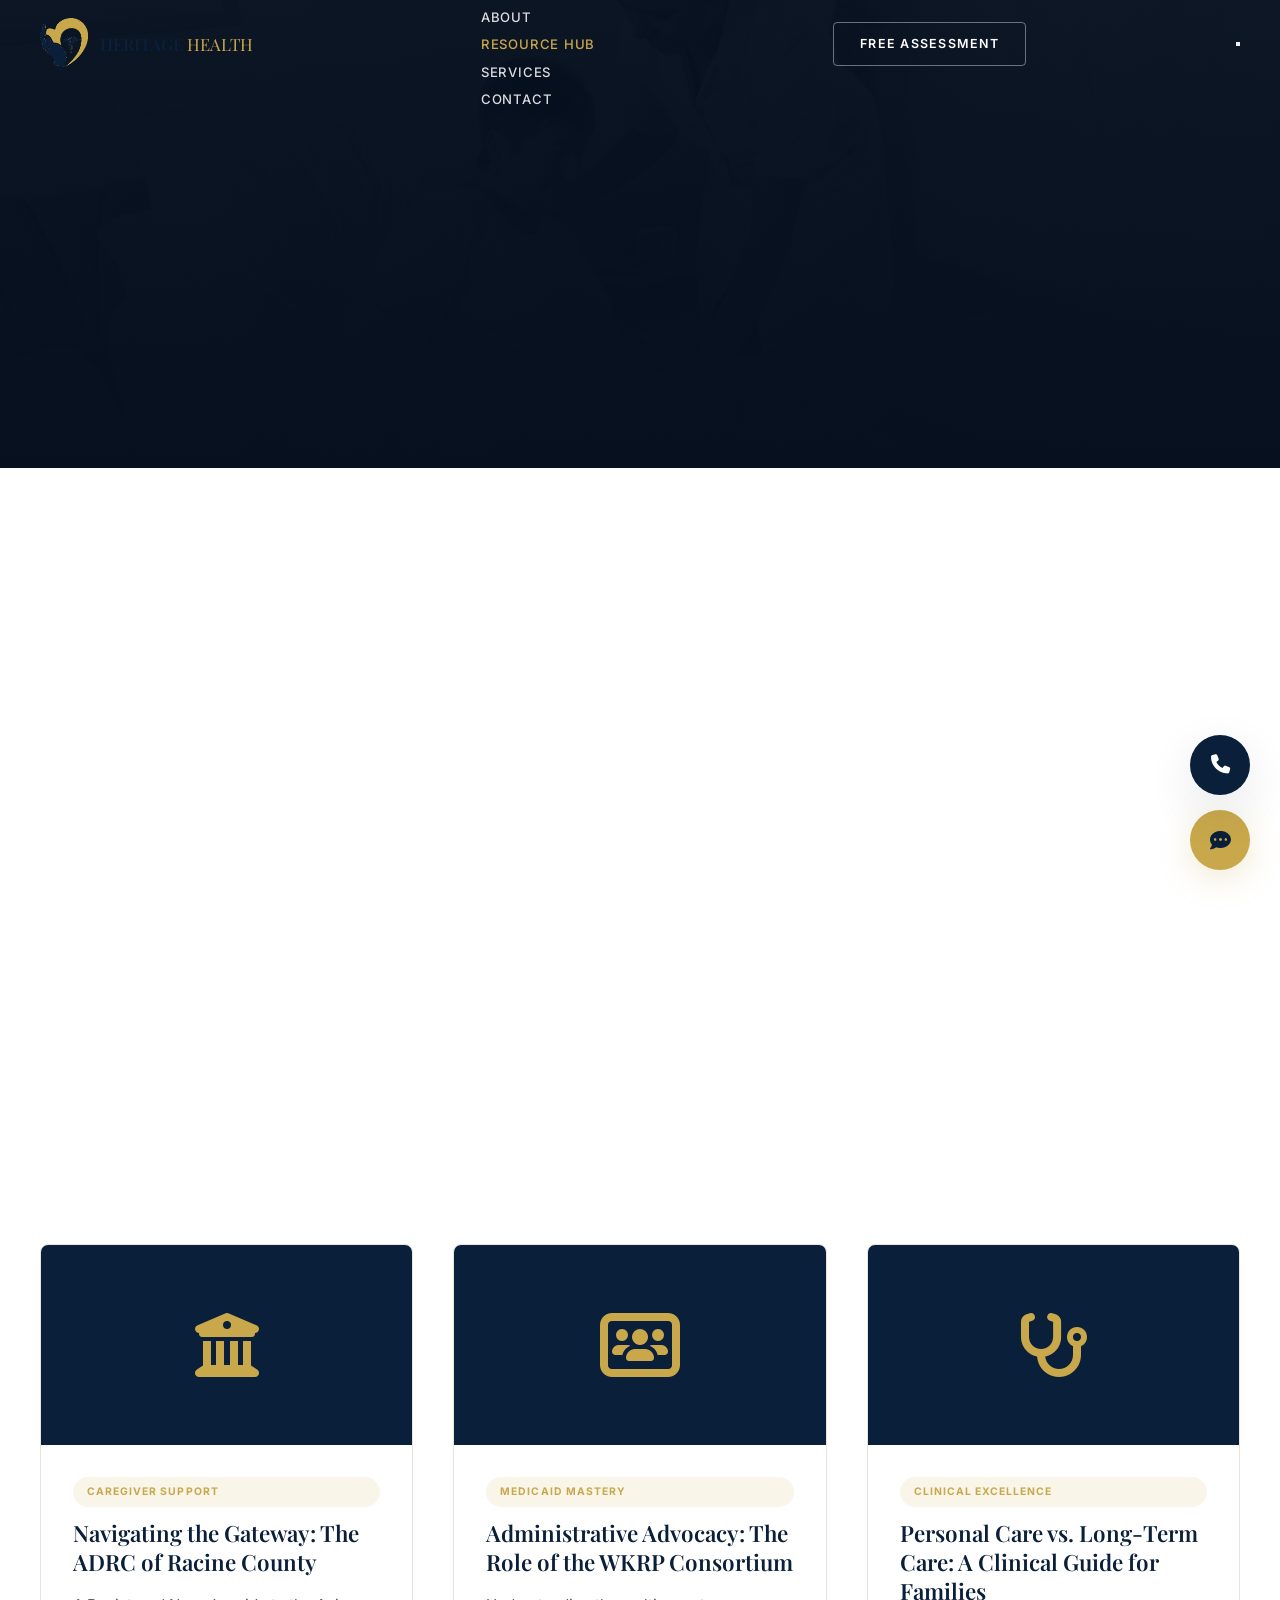
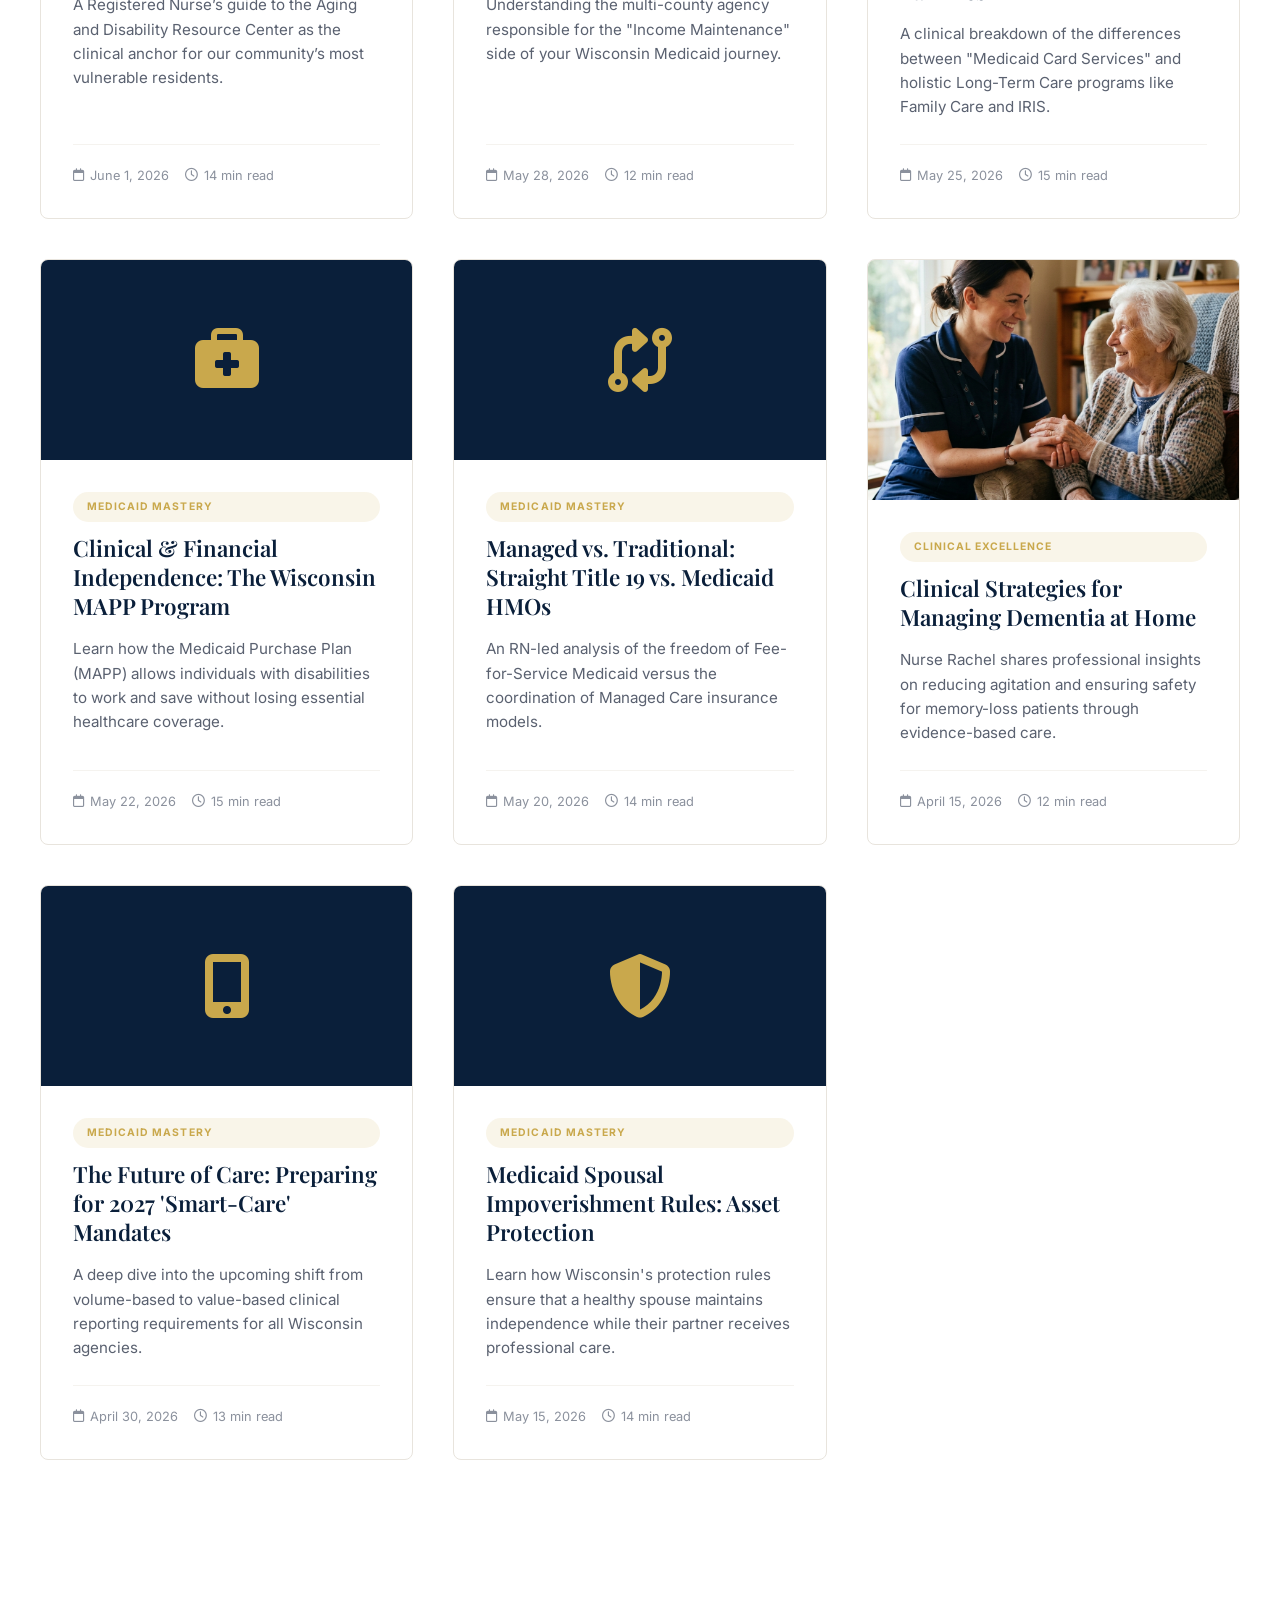
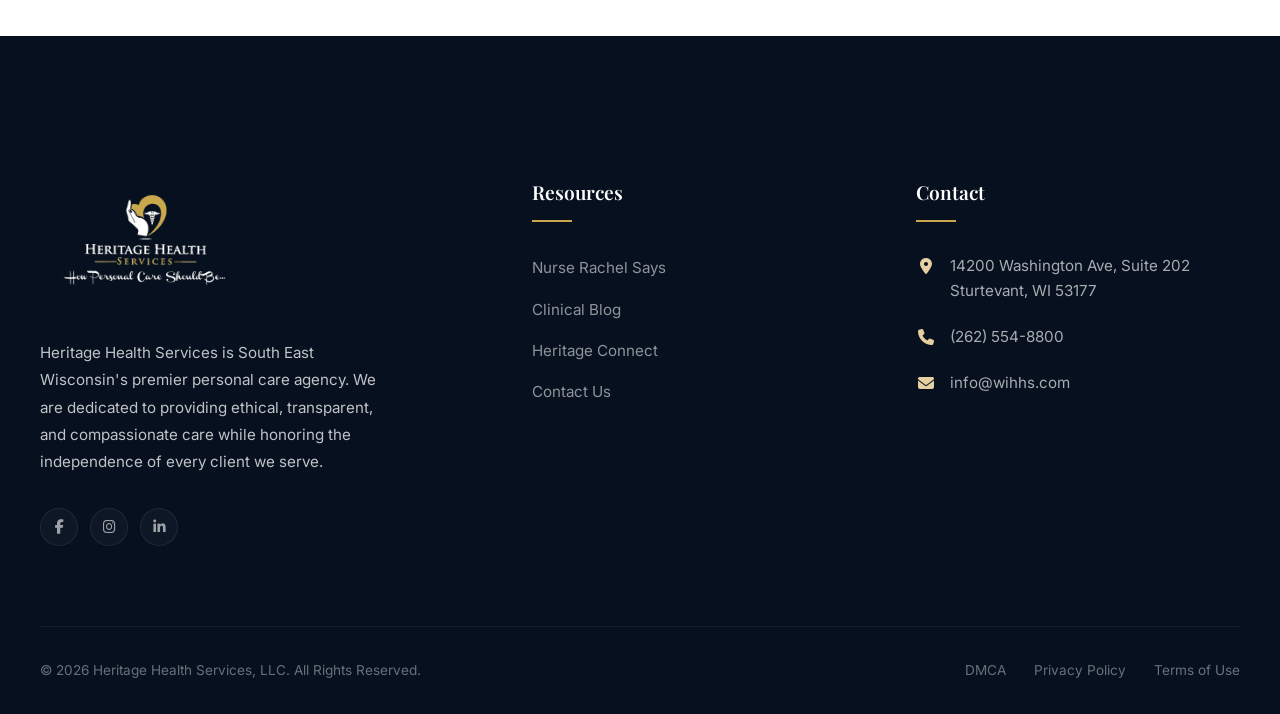
==== commit 5e341a6b: "Final blog cleanup: remove non-functional load more button" ====
--- a/blog.html
+++ b/blog.html
@@ -220,10 +220,6 @@
                     </div>
                 </article>
             </div>
-
-            <div class="text-center" style="margin-top: 60px;">
-                <button class="btn btn-outline-dark">Load More Articles</button>
-            </div>
         </div>
     </section>
 
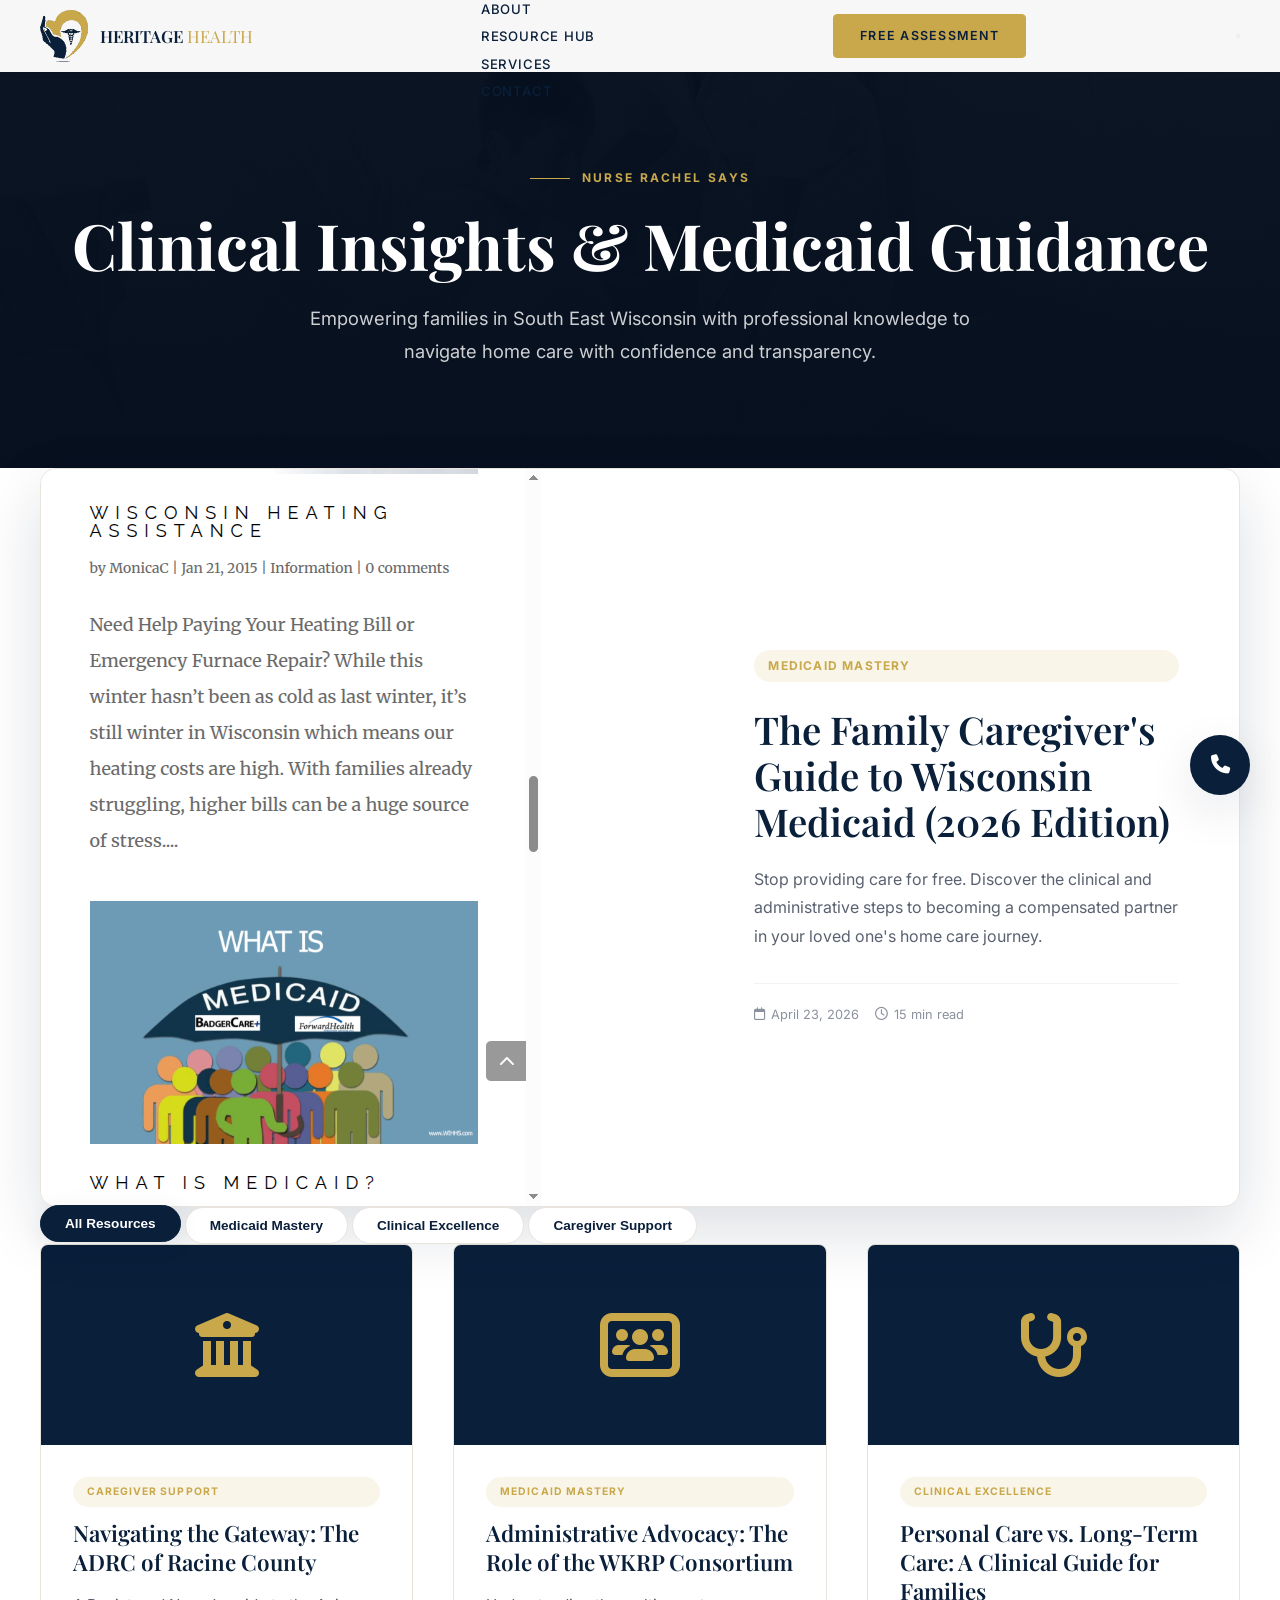
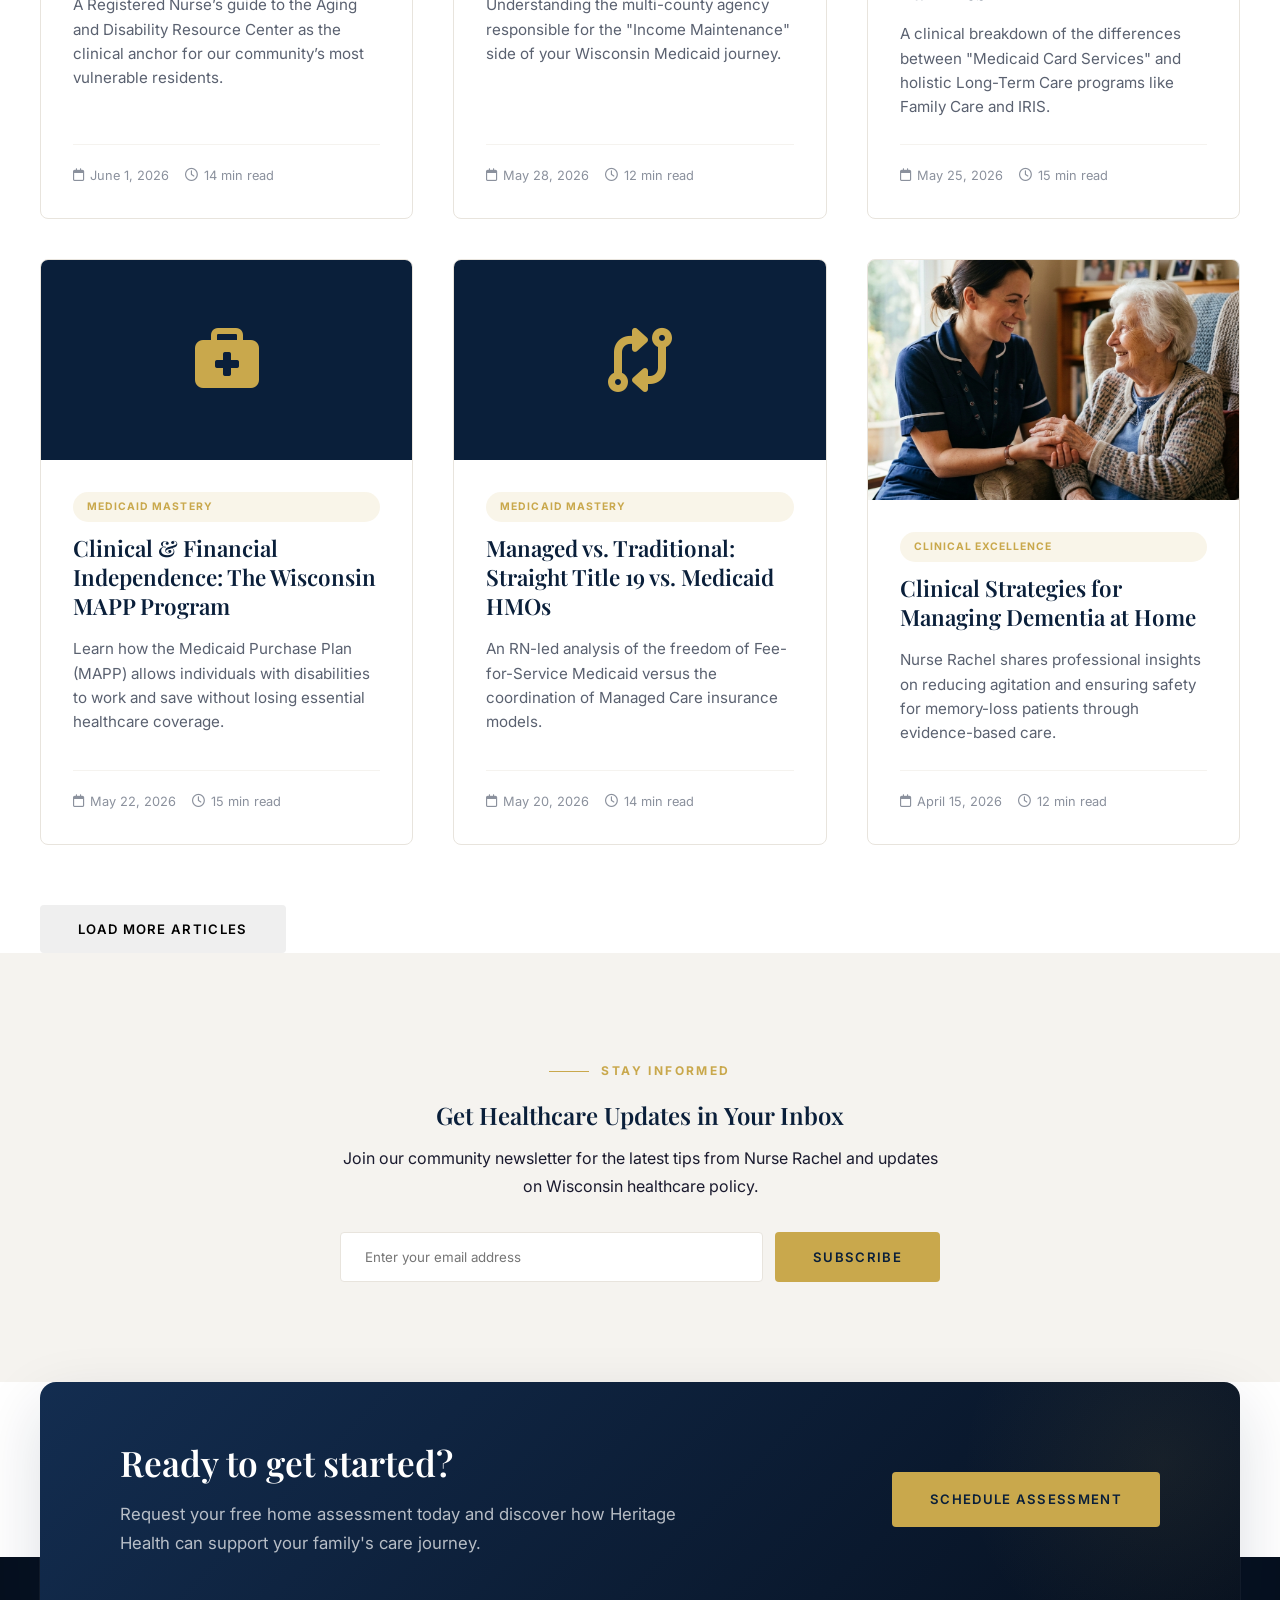
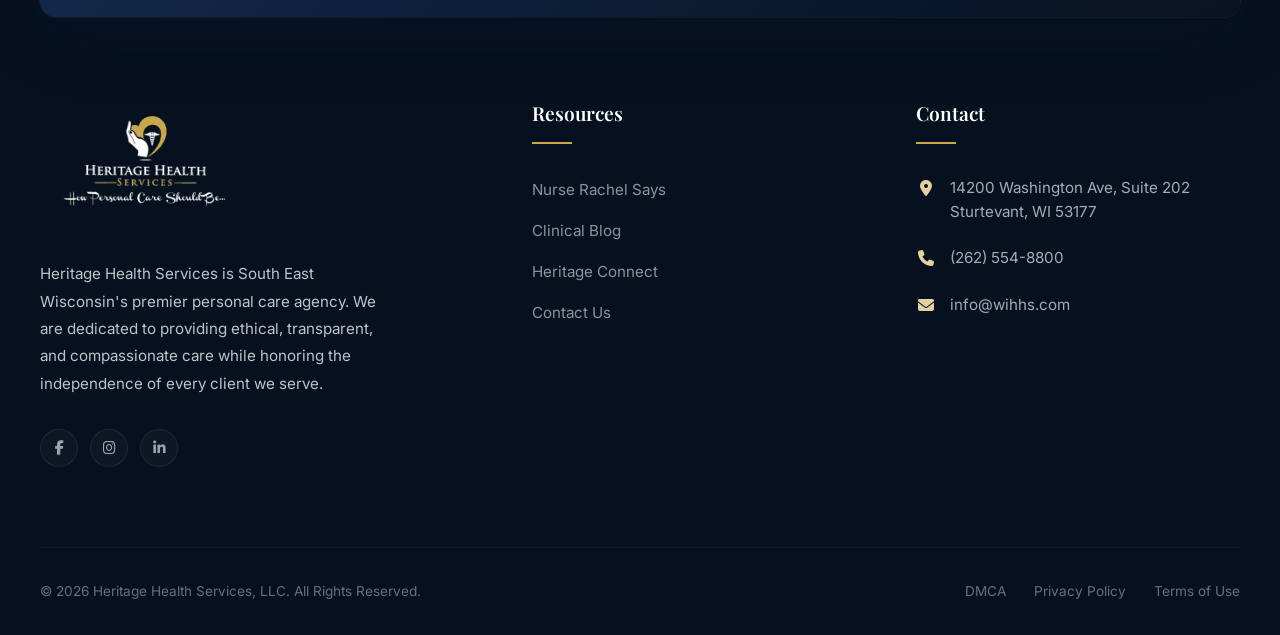
==== commit 22862a4e: "Revert to stable state and apply fail-safe visibility fix" ====
--- a/blog.html
+++ b/blog.html
@@ -187,38 +187,10 @@
                         </div>
                     </div>
                 </article>
-
-                <!-- Post 7: Smart-Care EVV -->
-                <article class="blog-card" data-article-id="smart-care-evv">
-                    <div class="blog-card-image" style="background: var(--navy); display: flex; align-items: center; justify-content: center; height: 200px;">
-                        <i class="fa-solid fa-mobile-screen-button" style="font-size: 4rem; color: var(--gold);"></i>
-                    </div>
-                    <div class="blog-card-content">
-                        <span class="category-tag" style="margin-bottom: 12px; font-size: 0.65rem;">Medicaid Mastery</span>
-                        <h3>The Future of Care: Preparing for 2027 'Smart-Care' Mandates</h3>
-                        <p>A deep dive into the upcoming shift from volume-based to value-based clinical reporting requirements for all Wisconsin agencies.</p>
-                        <div class="blog-meta">
-                            <span><i class="fa-regular fa-calendar"></i> April 30, 2026</span>
-                            <span><i class="fa-regular fa-clock"></i> 13 min read</span>
-                        </div>
-                    </div>
-                </article>
-
-                <!-- Post 8: Spousal Impoverishment -->
-                <article class="blog-card" data-article-id="spousal-impoverishment">
-                    <div class="blog-card-image" style="background: var(--navy); display: flex; align-items: center; justify-content: center; height: 200px;">
-                        <i class="fa-solid fa-shield-halved" style="font-size: 4rem; color: var(--gold);"></i>
-                    </div>
-                    <div class="blog-card-content">
-                        <span class="category-tag" style="margin-bottom: 12px; font-size: 0.65rem;">Medicaid Mastery</span>
-                        <h3>Medicaid Spousal Impoverishment Rules: Asset Protection</h3>
-                        <p>Learn how Wisconsin's protection rules ensure that a healthy spouse maintains independence while their partner receives professional care.</p>
-                        <div class="blog-meta">
-                            <span><i class="fa-regular fa-calendar"></i> May 15, 2026</span>
-                            <span><i class="fa-regular fa-clock"></i> 14 min read</span>
-                        </div>
-                    </div>
-                </article>
+            </div>
+
+            <div class="text-center" style="margin-top: 60px;">
+                <button class="btn btn-outline-dark">Load More Articles</button>
             </div>
         </div>
     </section>
@@ -249,6 +221,21 @@
         </div>
     </div>
 
+    <!-- ═══════════ NEWSLETTER ═══════════ -->
+    <section class="blog-newsletter">
+        <div class="container">
+            <div class="newsletter-box">
+                <span class="section-label" style="justify-content: center;">Stay Informed</span>
+                <h2>Get Healthcare Updates in Your Inbox</h2>
+                <p>Join our community newsletter for the latest tips from Nurse Rachel and updates on Wisconsin healthcare policy.</p>
+                <form class="newsletter-form">
+                    <input type="email" placeholder="Enter your email address" required>
+                    <button type="submit" class="btn btn-primary">Subscribe</button>
+                </form>
+            </div>
+        </div>
+    </section>
+
     <!-- ═══════════ PRE-FOOTER CTA ═══════════ -->
     <section class="pre-footer">
         <div class="container">
@@ -312,32 +299,8 @@
         </div>
     </footer>
 
-    <!-- ═══════════ CHATBOT ═══════════ -->
-    <div class="chatbot-bubble" id="chatBubble">
-        <i class="fa-solid fa-comment-dots"></i>
-    </div>
-
-    <div class="chatbot-window" id="chatWindow">
-        <div class="chatbot-header">
-            <div class="chatbot-header-title">
-                <div class="chatbot-header-dot"></div>
-                <span>Heritage Support</span>
-            </div>
-            <button class="close-btn" id="closeChat"><i class="fa-solid fa-xmark"></i></button>
-        </div>
-        <div class="chatbot-messages" id="chatMessages">
-            <div class="message bot">
-                Welcome to Heritage Health Services. How may we assist you with your personal care needs or caregiver coordination today?
-            </div>
-        </div>
-        <form class="chatbot-input" id="chatForm">
-            <input type="text" id="chatInput" placeholder="Type your question..." autocomplete="off">
-            <button type="submit"><i class="fa-solid fa-paper-plane"></i></button>
-        </form>
-    </div>
-
-    <!-- ═══════════ CALL BUBBLE ═══════════ -->
-    <a href="tel:262-554-8800" class="call-bubble" id="callBubble" aria-label="Call Heritage Health Services">
+    <!-- Call Bubble -->
+    <a href="tel:2625548800" class="call-bubble" id="callBubble" aria-label="Call Heritage Health Services">
         <i class="fa-solid fa-phone"></i>
         <span class="call-text">Call (262) 554-8800</span>
     </a>
--- a/style.css
+++ b/style.css
@@ -1791,9 +1791,9 @@
    ═══════════════════════════════════════════════════ */
 
 .reveal {
-    opacity: 0;
-    transform: translateY(40px);
-    transition: all 0.9s var(--ease-out);
+    opacity: 1;
+    transform: none;
+    transition: opacity 0.9s var(--ease-out);
 }
 
 .reveal.visible {
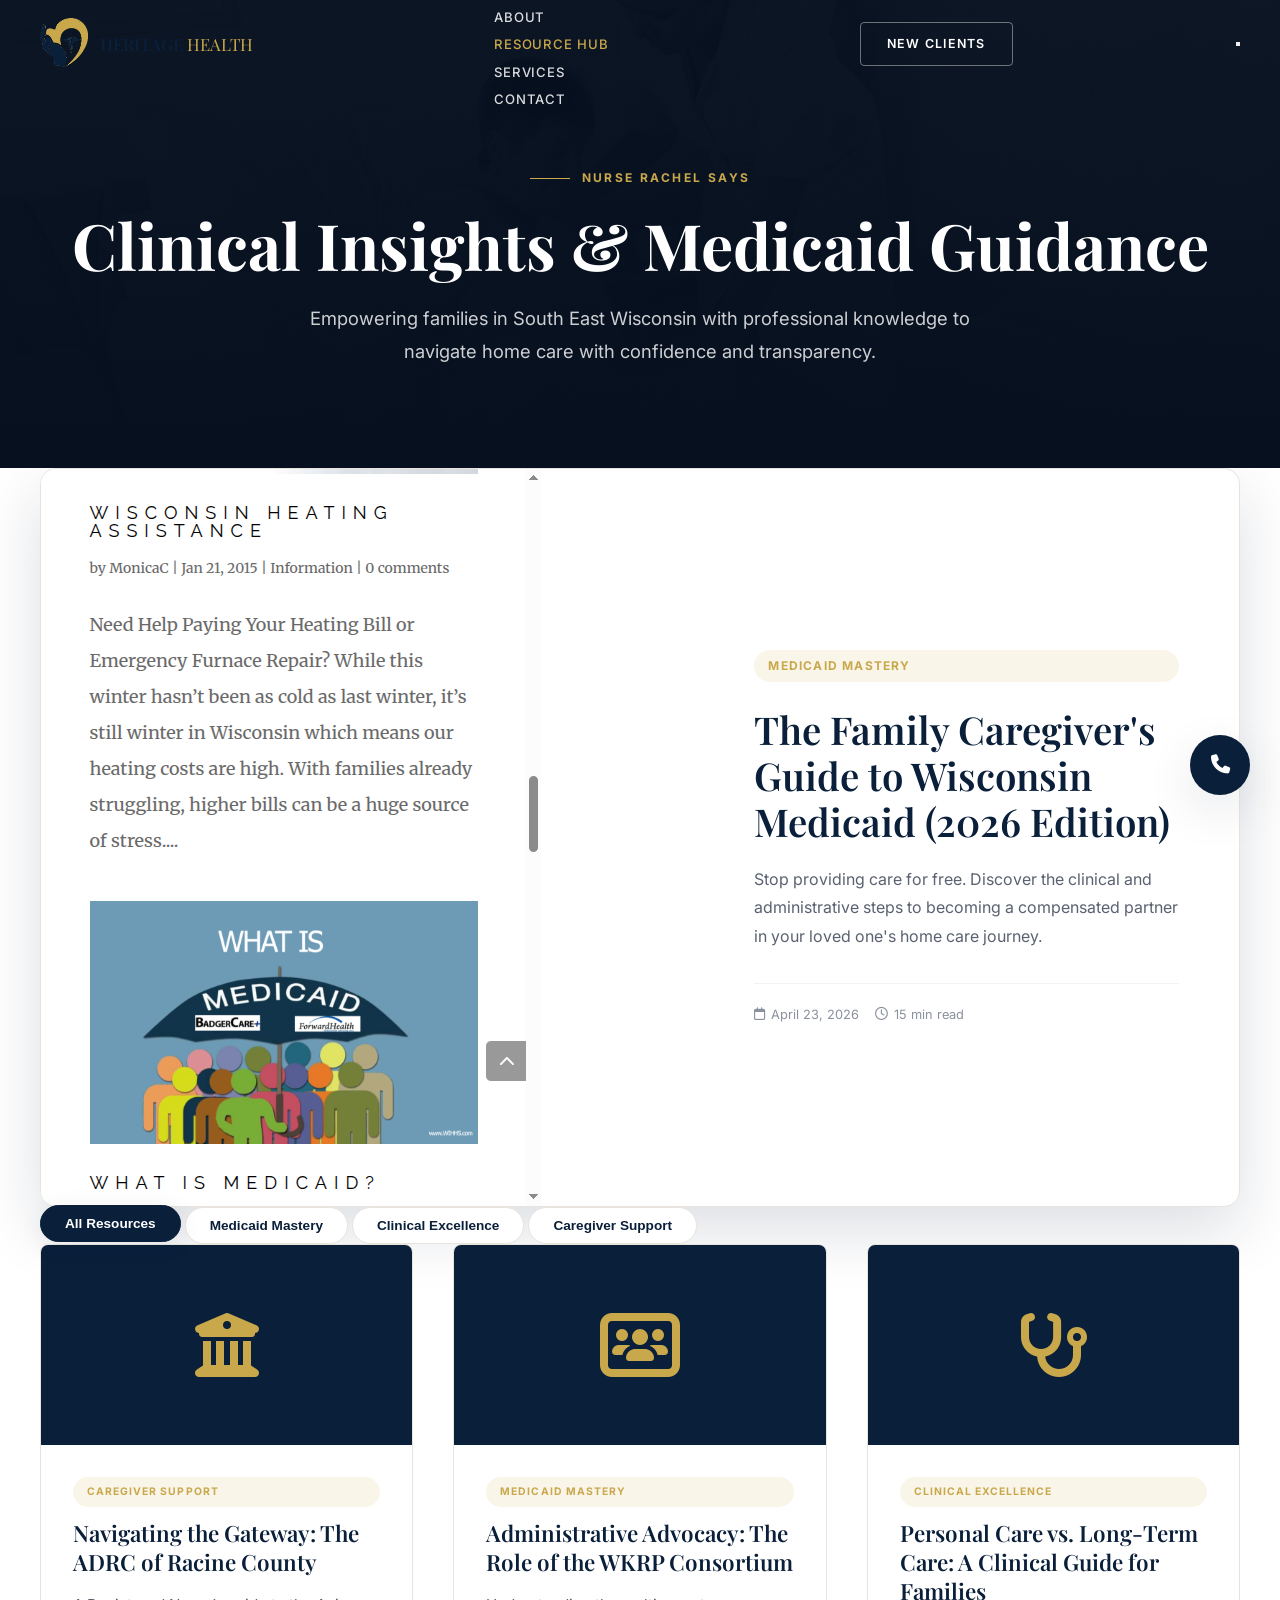
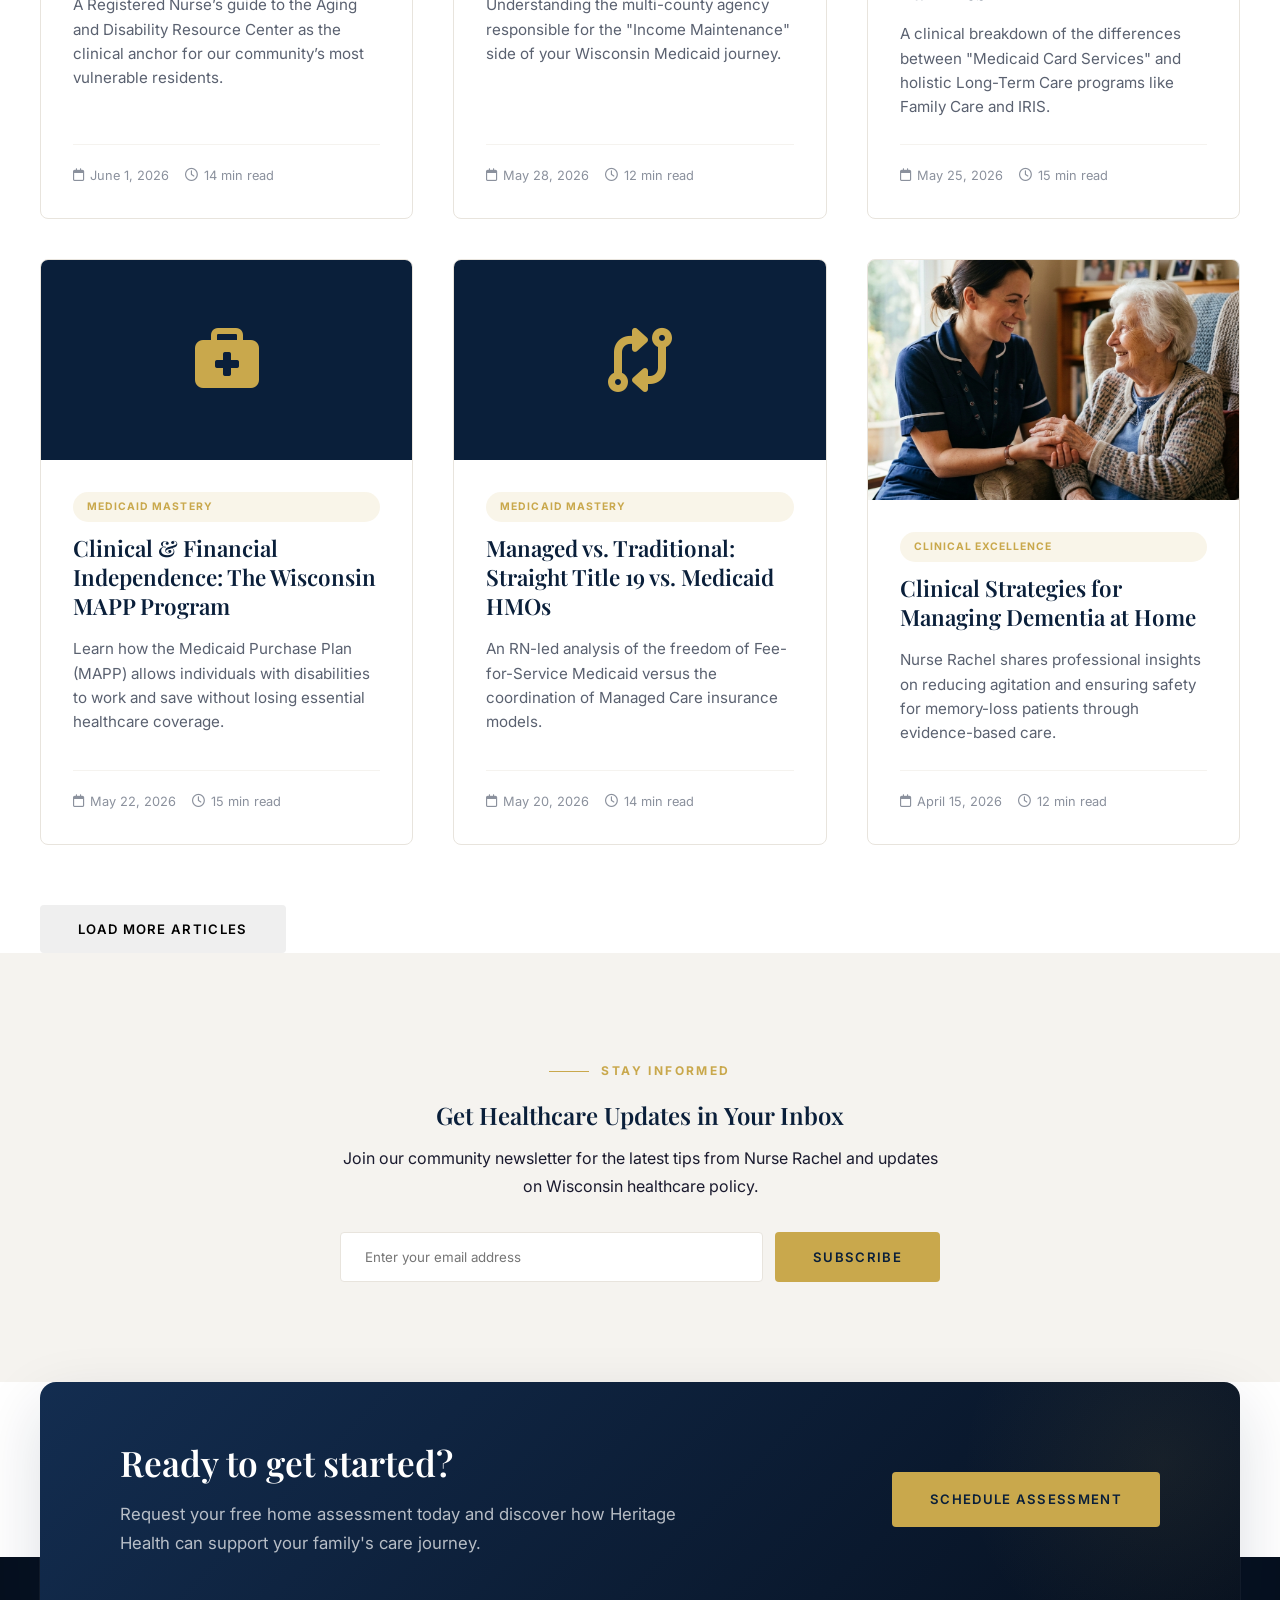
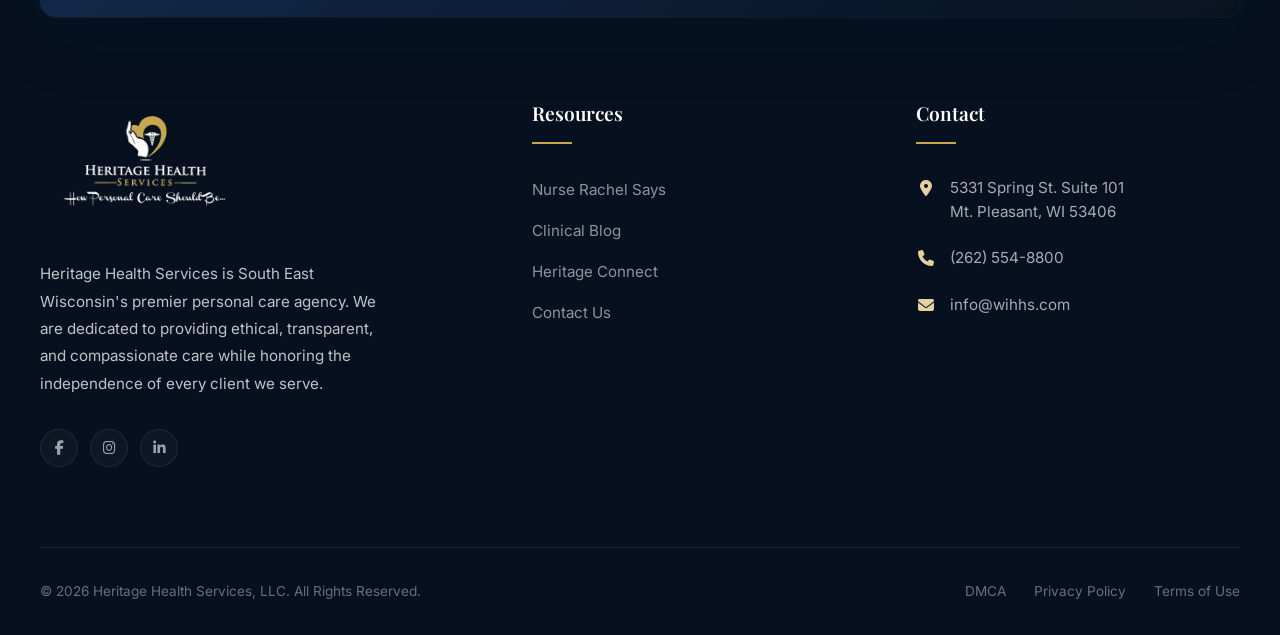
==== commit 7b235661: "Update all header CTA buttons to point to the signup page" ====
--- a/blog.html
+++ b/blog.html
@@ -42,7 +42,7 @@
                 </ul>
             </nav>
 
-            <a href="index.html#assessment" class="nav-cta">Free Assessment</a>
+            <a href="/signup" class="nav-cta">New Clients</a>
 
             <button class="mobile-toggle" id="mobileToggle">
                 <span></span><span></span><span></span>
@@ -276,7 +276,7 @@
                     <h6 class="footer-heading">Contact</h6>
                     <div class="footer-contact-item">
                         <i class="fa-solid fa-location-dot"></i>
-                        <span>14200 Washington Ave, Suite 202<br>Sturtevant, WI 53177</span>
+                        <span>5331 Spring St. Suite 101<br>Mt. Pleasant, WI 53406</span>
                     </div>
                     <div class="footer-contact-item">
                         <i class="fa-solid fa-phone"></i>
@@ -305,7 +305,7 @@
         <span class="call-text">Call (262) 554-8800</span>
     </a>
 
-    <script src="./main.js"></script>
+    <script src="./main.js" type="module"></script>
     <script src="./blog.js"></script>
 </body>
 </html>
--- a/style.css
+++ b/style.css
@@ -488,8 +488,8 @@
     color: var(--white);
     line-height: 1.08;
     margin-bottom: 28px;
-    opacity: 0;
-    transform: translateY(30px);
+    opacity: 1;
+    transform: none;
     animation: fadeUp 0.9s var(--ease-out) 0.5s forwards;
 }
 
